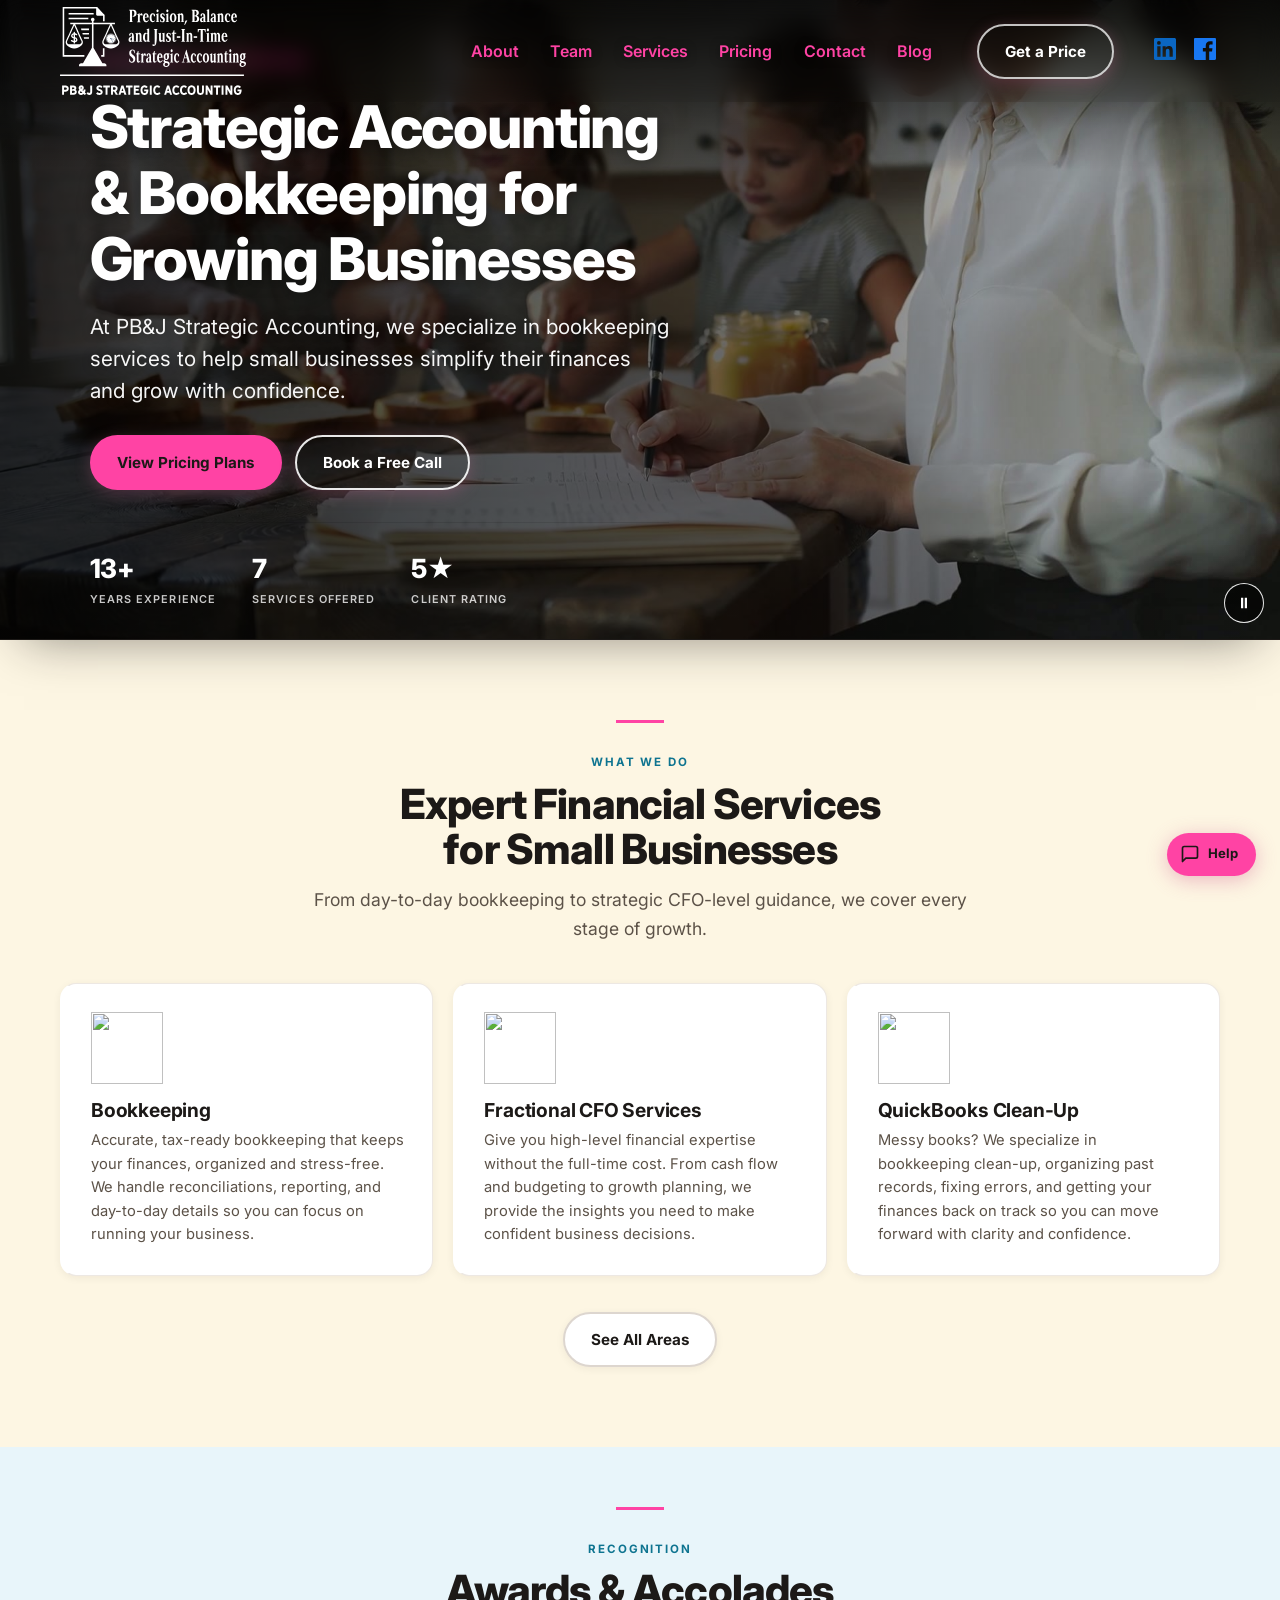
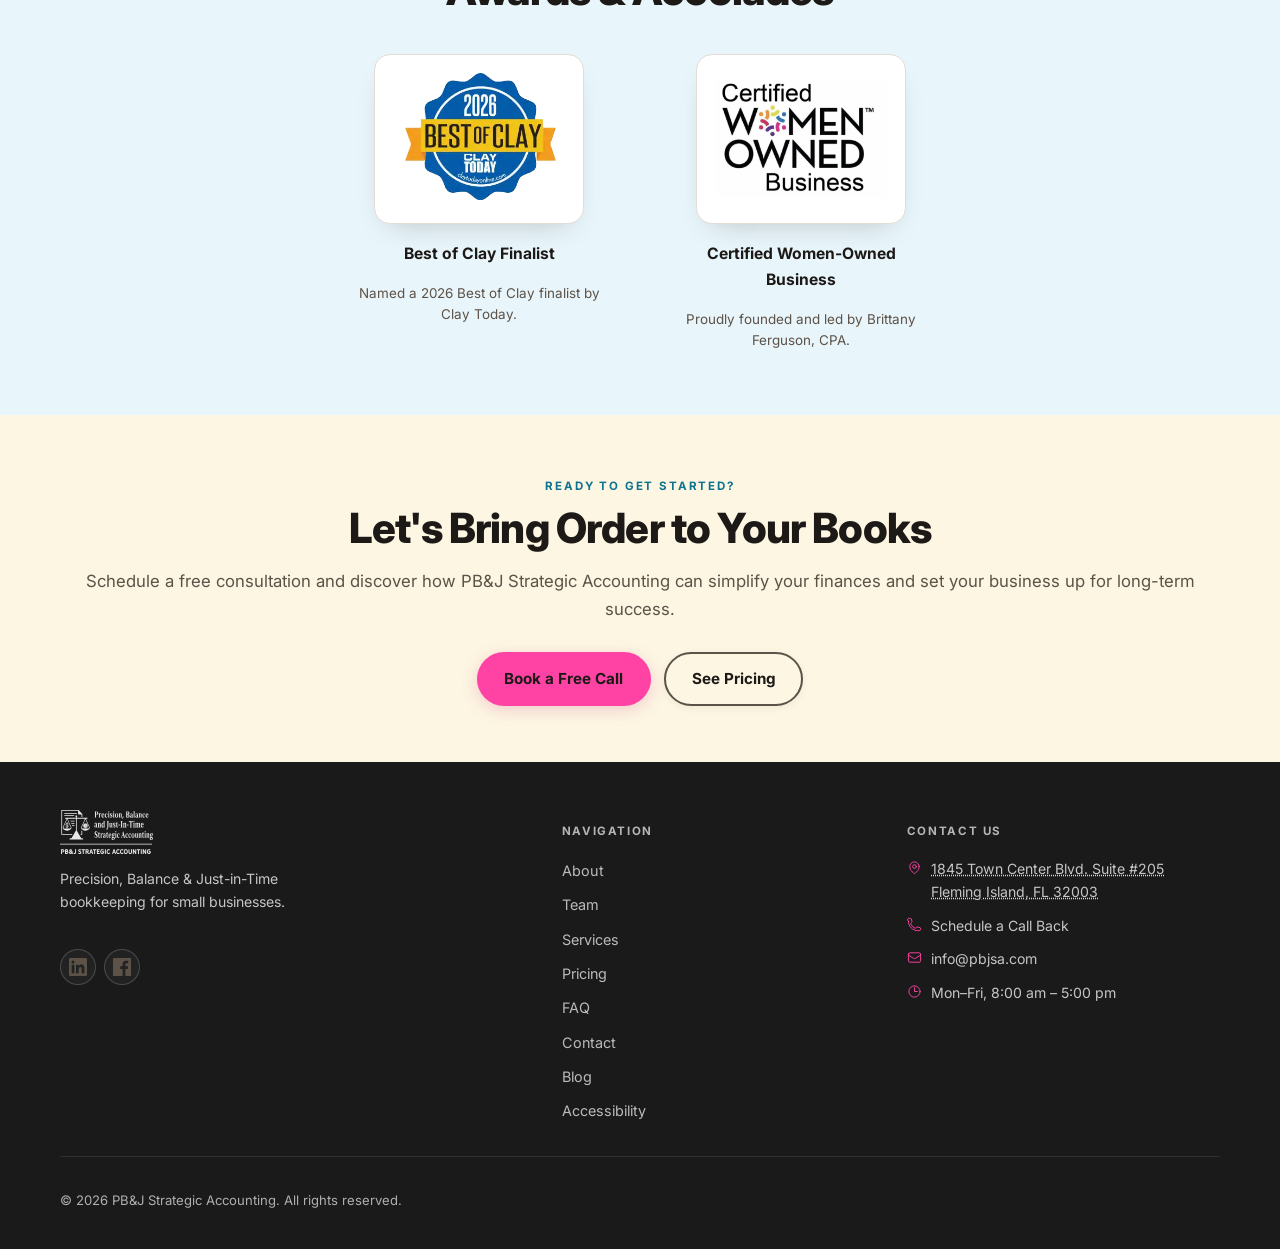
==== index.html @ 1b2831b2 "Logo: detailed clock revision + true white variant for dark surfaces Update pbj-logo-full.svg to the" ====
<!doctype html>
<html lang="en">
<head>
  <meta charset="utf-8">
  <script async src="https://www.googletagmanager.com/gtag/js?id=G-K6S8TPPMMZ"></script>
  <script>window.dataLayer=window.dataLayer||[];function gtag(){dataLayer.push(arguments);}gtag('js',new Date());gtag('config','G-K6S8TPPMMZ');</script>
  <meta name="viewport" content="width=device-width, initial-scale=1">
  <title>Clay County Bookkeeping &amp; Accounting | PB&amp;J SA</title>
  <meta name="description" content="PB&amp;J Strategic Accounting specializes in bookkeeping and accounting for Clay County &amp; surrounding area small businesses, helping you simplify finances and grow with confidence.">
  <link rel="icon" type="image/webp" href="assets/img/pbj-favicon.webp">
  <link rel="dns-prefetch" href="https://fonts.googleapis.com">
  <link rel="preconnect" href="https://fonts.googleapis.com">
  <link rel="preconnect" href="https://fonts.gstatic.com" crossorigin>
  <link rel="stylesheet" href="https://fonts.googleapis.com/css2?family=Inter:wght@400;600;700&display=swap" media="print" onload="this.media='all'">
  <noscript><link rel="stylesheet" href="https://fonts.googleapis.com/css2?family=Inter:wght@400;600;700&display=swap"></noscript>
  <link rel="stylesheet" href="assets/css/styles.css">
  <link rel="preload" href="assets/img/pbj-logo-full.svg" as="image" type="image/svg+xml">
  <link rel="preload" href="assets/img/pbj-logo-full-white.svg" as="image" type="image/svg+xml">
  <link rel="preload" href="assets/img/hero/home-poster.jpg" as="image">
  <link rel="canonical" href="https://pbjsa.com/">
  <meta property="og:type" content="website">
  <meta property="og:url" content="https://pbjsa.com/">
  <meta property="og:title" content="Clay County Bookkeeping & Accounting Services | PB&J Strategic Accounting">
  <meta property="og:description" content="PB&J Strategic Accounting specializes in bookkeeping and accounting for Clay County & surrounding area small businesses, helping you simplify finances and grow with confidence.">
  <meta property="og:image" content="https://pbjsa.com/assets/img/og-image.jpg">
  <meta property="og:site_name" content="PB&J Strategic Accounting">
  <meta name="twitter:card" content="summary_large_image">
  <meta name="twitter:title" content="Clay County Bookkeeping & Accounting Services | PB&J Strategic Accounting">
  <meta name="twitter:description" content="PB&J Strategic Accounting specializes in bookkeeping and accounting for Clay County & surrounding area small businesses, helping you simplify finances and grow with confidence.">
  <meta name="twitter:image" content="https://pbjsa.com/assets/img/og-image.jpg">
  <meta property="og:locale" content="en_US">
  <script type="application/ld+json">
  {
    "@context": "https://schema.org",
    "@type": ["AccountingService", "LocalBusiness"],
    "name": "PB&J Strategic Accounting",
    "description": "Expert bookkeeping and accounting services for Clay County and surrounding area small businesses. Services include bookkeeping, QuickBooks clean-up, fractional CFO, cash flow management, budgeting, financial planning, and financial reporting.",
    "url": "https://pbjsa.com",
    "telephone": "+19047082411",
    "email": "info@pbjsa.com",
    "image": "https://pbjsa.com/assets/img/pbj-logo-full.webp",
    "logo": "https://pbjsa.com/assets/img/pbj-logo-full.webp",
    "priceRange": "$400-$2000",
    "address": {
      "@type": "PostalAddress",
      "streetAddress": "1845 Town Center Blvd. Suite #205",
      "addressLocality": "Fleming Island",
      "addressRegion": "FL",
      "postalCode": "32003",
      "addressCountry": "US"
    },
    "geo": {
      "@type": "GeoCoordinates",
      "latitude": 30.0938,
      "longitude": -81.7068
    },
    "openingHoursSpecification": [
      {
        "@type": "OpeningHoursSpecification",
        "dayOfWeek": ["Monday","Tuesday","Wednesday","Thursday","Friday"],
        "opens": "08:00",
        "closes": "17:00"
      }
    ],
    "founder": {
      "@type": "Person",
      "name": "Brittany Ferguson, CPA",
      "jobTitle": "Founder & Lead Accountant",
      "url": "https://pbjsa.com/about"
    },
    "areaServed": [
      { "@type": "City", "name": "Fleming Island" },
      { "@type": "AdministrativeArea", "name": "Clay County, FL" },
      { "@type": "City", "name": "Jacksonville" },
      { "@type": "State", "name": "Florida" }
    ],
    "aggregateRating": {
      "@type": "AggregateRating",
      "ratingValue": "5.0",
      "bestRating": "5",
      "ratingCount": "20"
    },
    "sameAs": [
      "https://www.google.com/maps?cid=16820855285451641250",
      "https://www.linkedin.com/company/precision-balance-and-just-in-time-strategic-accounting/",
      "https://www.facebook.com/profile.php?id=61574816177111"
    ],
    "potentialAction": {
      "@type": "ReserveAction",
      "target": "https://pbjsa.com/contact",
      "name": "Book a Free Consultation"
    }
  }
  </script>
</head>
<body class="has-hero-overlay">

  <a class="skip-link" href="#main">Skip to main content</a>

  <!-- ── Splash Screen ────────────────────────────────────── -->
  <div id="splash" aria-hidden="true">
    <img src="assets/img/pbj-logo-full.svg" alt="PB&amp;J Strategic Accounting" class="splash-logo">
    <p class="splash-tagline">Precision &middot; Balance &middot; Just-in-Time</p>
  </div>

  <!-- ── Header ──────────────────────────────────────────── -->
  <header class="site-header">
    <div class="container header-inner">
      <a class="brand" href="/" aria-label="PB&amp;J Strategic Accounting - Home">
        <img src="assets/img/pbj-logo-full.svg" alt="PB&amp;J Strategic Accounting" class="site-logo" width="555" height="263">
        <img src="assets/img/pbj-logo-full-white.svg" alt="" aria-hidden="true" class="site-logo site-logo--white" width="555" height="263">
      </a>
      <nav class="primary-nav" aria-label="Primary navigation">
        <ul class="nav-list">
          <li><a href="/about">About</a></li>
          <li><a href="/team">Team</a></li>
          <li><a href="/services">Services</a></li>
          <li><a href="/pricing">Pricing</a></li>
          <li><a href="/contact">Contact</a></li>
          <li><a href="/blog/">Blog</a></li>
        </ul>
      </nav>
      <a class="btn nav-cta" href="/contact">Get a Price</a><ul class="social-links social-links--header" aria-label="Social media"><li><a href="https://www.linkedin.com/company/precision-balance-and-just-in-time-strategic-accounting/" target="_blank" rel="noopener" aria-label="PB&amp;J on LinkedIn"><svg class="social-ico" xmlns="http://www.w3.org/2000/svg" viewBox="0 0 24 24" fill="currentColor" aria-hidden="true" width="18" height="18"><path d="M20.45 20.45h-3.55v-5.57c0-1.33-.03-3.04-1.85-3.04-1.86 0-2.14 1.45-2.14 2.95v5.66H9.36V9h3.41v1.56h.05c.47-.9 1.64-1.85 3.37-1.85 3.6 0 4.27 2.37 4.27 5.45v6.29zM5.34 7.43a2.06 2.06 0 1 1 0-4.12 2.06 2.06 0 0 1 0 4.12zM7.12 20.45H3.56V9h3.56v11.45zM22.22 0H1.77C.79 0 0 .77 0 1.72v20.56C0 23.23.79 24 1.77 24h20.45c.98 0 1.78-.77 1.78-1.72V1.72C24 .77 23.2 0 22.22 0z"/></svg></a></li><li><a href="https://www.facebook.com/profile.php?id=61574816177111" target="_blank" rel="noopener" aria-label="PB&amp;J on Facebook"><svg class="social-ico" xmlns="http://www.w3.org/2000/svg" viewBox="0 0 24 24" fill="currentColor" aria-hidden="true" width="18" height="18"><path d="M22.675 0H1.325C.593 0 0 .593 0 1.325v21.351C0 23.407.593 24 1.325 24h11.494v-9.294H9.691V11.01h3.128V8.413c0-3.1 1.893-4.788 4.659-4.788 1.325 0 2.464.099 2.795.143v3.24l-1.918.001c-1.504 0-1.795.715-1.795 1.763v2.313h3.587l-.467 3.696h-3.12V24h6.116c.73 0 1.323-.593 1.323-1.325V1.325C24 .593 23.407 0 22.675 0z"/></svg></a></li></ul>
      <button class="hamburger" id="hamburger" aria-expanded="false" aria-controls="mobile-nav" aria-label="Open navigation menu">
        <span aria-hidden="true"></span>
        <span aria-hidden="true"></span>
        <span aria-hidden="true"></span>
      </button>
    </div>
  </header>

  <!-- ── Mobile Nav ──────────────────────────────────────── -->
  <div class="mobile-nav" id="mobile-nav" role="dialog" aria-modal="true" aria-label="Navigation menu">
    <div class="mobile-nav-panel">
      <div class="mobile-nav-header">
        <span class="brand" style="pointer-events:none;">
          <img src="assets/img/pbj-logo-full.svg" alt="" class="site-logo" width="555" height="263" aria-hidden="true" loading="lazy">
        </span>
        <button class="mobile-nav-close" id="mobile-nav-close" aria-label="Close navigation menu">
          <svg xmlns="http://www.w3.org/2000/svg" viewBox="0 0 20 20" fill="currentColor" aria-hidden="true" width="18" height="18">
            <path d="M6.28 5.22a.75.75 0 0 0-1.06 1.06L8.94 10l-3.72 3.72a.75.75 0 1 0 1.06 1.06L10 11.06l3.72 3.72a.75.75 0 1 0 1.06-1.06L11.06 10l3.72-3.72a.75.75 0 0 0-1.06-1.06L10 8.94 6.28 5.22z"/>
          </svg>
        </button>
      </div>
      <nav aria-label="Mobile primary navigation">
        <ul class="mobile-nav-list">
          <li><a href="/about">About</a></li>
          <li><a href="/team">Team</a></li>
          <li><a href="/services">Services</a></li>
          <li><a href="/pricing">Pricing</a></li>
          <li><a href="/contact">Contact</a></li>
          <li><a href="/blog/">Blog</a></li>
        </ul>
      </nav>
      <a class="btn" href="/contact" style="text-align:center;">Get a Price</a>
    </div>
  </div>

  <!-- ── Main ────────────────────────────────────────────── -->
  <main id="main" tabindex="-1">

    <!-- ══ Full-Width Video Hero ══════════════════════════ -->
    <section class="hero-full hero-full--deep hero-full--video" aria-labelledby="hero-heading">
      <img src="assets/img/hero/home-poster.jpg" class="hero-full-img" alt="" aria-hidden="true" loading="eager" fetchpriority="high" width="1916" height="1077">
      <video class="hero-full-img" autoplay muted playsinline preload="metadata" poster="assets/img/hero/home-poster.jpg" aria-label="A mom reviews her business finances while her kids make peanut butter and jelly sandwiches">
        <source src="assets/video/home-hero.mp4" type="video/mp4">
      </video>
      <div class="hero-full-gradient" aria-hidden="true"></div>
      <div class="hero-full-overlay">
        <hr class="section-rule section-rule--pink" aria-hidden="true">
        <span class="eyebrow">Professional Accounting</span>
        <h1 id="hero-heading">Strategic Accounting &amp; Bookkeeping for Growing Businesses</h1>
        <p class="lead">At PB&amp;J Strategic Accounting, we specialize in bookkeeping services to help small businesses simplify their finances and grow with confidence.</p>
        <div class="btn-row">
          <a class="btn" href="/pricing">View Pricing Plans</a>
          <a class="btn btn-ghost" href="/contact">Book a Free Call</a>
        </div>
        <div class="hero-stats" role="group" aria-label="Quick facts">
          <div>
            <span class="hero-stat-val">13+</span>
            <span class="hero-stat-lbl">Years Experience</span>
          </div>
          <div>
            <span class="hero-stat-val">7</span>
            <span class="hero-stat-lbl">Services Offered</span>
          </div>
          <div>
            <span class="hero-stat-val">5&#9733;</span>
            <span class="hero-stat-lbl">Client Rating</span>
          </div>
        </div>
      </div>
      <button class="media-toggle" id="hero-video-toggle" type="button" aria-pressed="false" aria-label="Pause background video"><svg viewBox="0 0 24 24" aria-hidden="true" width="18" height="18"><path d="M8 5h3v14H8zM13 5h3v14h-3z"/></svg></button>
    </section>

    <!-- ══ What We Do ══════════════════════════════════════ -->
    <section class="section" aria-labelledby="services-heading">
      <div class="container">
        <div class="section-header section-header--center">
          <hr class="section-rule" aria-hidden="true" style="margin-inline:auto;">
          <span class="eyebrow">What We Do</span>
          <h2 id="services-heading">Expert Financial Services<br>for Small Businesses</h2>
          <p class="lead">From day-to-day bookkeeping to strategic CFO-level guidance, we cover every stage of growth.</p>
        </div>
        <div class="services-grid">

          <article class="service-card" aria-labelledby="home-svc-bk">
            <div class="service-icon" aria-hidden="true">
              <img src="assets/img/orbit-5.webp" alt="" class="service-icon-img" width="184" height="184" loading="lazy">
            </div>
            <h3 id="home-svc-bk">Bookkeeping</h3>
            <p>Accurate, tax-ready bookkeeping that keeps your finances, organized and stress-free. We handle reconciliations, reporting, and day-to-day details so you can focus on running your business.</p>
          </article>

          <article class="service-card" aria-labelledby="home-svc-cfo">
            <div class="service-icon" aria-hidden="true">
              <img src="assets/img/orbit-3.webp" alt="" class="service-icon-img" width="184" height="184" loading="lazy">
            </div>
            <h3 id="home-svc-cfo">Fractional CFO Services</h3>
            <p>Give you high-level financial expertise without the full-time cost. From cash flow and budgeting to growth planning, we provide the insights you need to make confident business decisions.</p>
          </article>

          <article class="service-card" aria-labelledby="home-svc-qb">
            <div class="service-icon" aria-hidden="true">
              <img src="assets/img/orbit-4.webp" alt="" class="service-icon-img" width="184" height="184" loading="lazy">
            </div>
            <h3 id="home-svc-qb">QuickBooks Clean-Up</h3>
            <p>Messy books? We specialize in bookkeeping clean-up, organizing past records, fixing errors, and getting your finances back on track so you can move forward with clarity and confidence.</p>
          </article>

        </div>
        <div style="margin-top:2.25rem; text-align:center;">
          <a class="btn-secondary" href="/services">See All Areas</a>
        </div>
      </div>
    </section>

    <!-- Awards & Recognition -->
    <section class="awards-section section--tinted" aria-labelledby="awards-heading">
      <div class="container">
        <div class="section-header section-header--center">
          <hr class="section-rule" aria-hidden="true" style="margin-inline:auto;">
          <span class="eyebrow">Recognition</span>
          <h2 id="awards-heading">Awards &amp; Accolades</h2>
        </div>
        <div class="awards-row" role="list">
          <div class="award-badge" role="listitem">
            <div class="award-card">
              <img src="assets/img/awards/best-of-clay.png" alt="Best of Clay 2026 Finalist badge from Clay Today" loading="eager" width="298" height="256">
            </div>
            <p class="award-name">Best of Clay Finalist</p>
            <p class="award-desc">Named a 2026 Best of Clay finalist by Clay Today.</p>
          </div>
          <div class="award-badge" role="listitem">
            <div class="award-card">
              <img src="assets/img/awards/women-owned.png" alt="Certified Women-Owned Business badge" loading="eager" width="320" height="220">
            </div>
            <p class="award-name">Certified Women-Owned Business</p>
            <p class="award-desc">Proudly founded and led by Brittany Ferguson, CPA.</p>
          </div>
        </div>
      </div>
    </section>

    <!-- ══ Google Reviews (live) ════════════════════════════ -->
    <section class="section section--dark" aria-labelledby="testimonials-heading">
      <div class="container">
        <div class="section-header section-header--center">
          <span class="eyebrow">Google Reviews</span>
          <h2 id="testimonials-heading">What Our Clients Say About Us</h2>
          <p class="lead">Real reviews from real clients, pulled directly from Google.</p>
        </div>

        <div class="google-rating-summary" id="google-rating-summary" aria-live="polite"></div>

        <p style="text-align:center;margin:0;"><button class="media-toggle media-toggle--ticker" id="reviews-ticker-toggle" type="button" aria-pressed="false" aria-label="Pause reviews animation"><svg viewBox="0 0 24 24" aria-hidden="true" width="18" height="18"><path d="M8 5h3v14H8zM13 5h3v14h-3z"/></svg></button></p>
        <div class="reviews-ticker-wrap">
          <div class="reviews-ticker" id="reviews-ticker">
            <p class="reviews-loading">Loading reviews…</p>
          </div>
        </div>

        <p class="reviews-google-link">
          <a href="https://maps.google.com/?cid=16820855285451641250" id="see-all-reviews-link">See all reviews</a>
        </p>
      </div>
    </section>

    <!-- ══ Single Review Modal ═══════════════════════════════ -->
    <div class="review-modal-backdrop" id="review-modal-backdrop" role="dialog" aria-modal="true" aria-labelledby="modal-author" hidden>
      <div class="review-modal">
        <button class="review-modal-close" id="review-modal-close" aria-label="Close review">&times;</button>
        <div class="review-modal-stars" id="modal-stars"></div>
        <blockquote class="review-modal-text" id="modal-text"></blockquote>
        <div class="quote-author" style="margin-top:1.25rem;">
          <div id="modal-avatar"></div>
          <div>
            <p class="quote-author-name" id="modal-author"></p>
            <p class="quote-author-loc" id="modal-date"></p>
          </div>
        </div>
      </div>
    </div>

    <!-- ══ All Reviews Modal ══════════════════════════════════ -->
    <div class="review-modal-backdrop" id="all-reviews-backdrop" role="dialog" aria-modal="true" aria-labelledby="all-reviews-heading" hidden>
      <div class="review-modal review-modal--all">
        <button class="review-modal-close" id="all-reviews-close" aria-label="Close reviews">&times;</button>
        <h2 class="review-modal-all-heading" id="all-reviews-heading">All Google Reviews</h2>
        <div id="all-reviews-list"></div>
        <p style="text-align:center; margin-top:1.5rem;">
          <a href="https://maps.google.com/?cid=16820855285451641250" target="_blank" rel="noopener" style="font-size:.8rem; color:var(--text-muted); text-decoration:underline;">View on Google Maps</a>
        </p>
      </div>
    </div>

    <!-- ══ CTA Strip ════════════════════════════════════════ -->
    <section class="cta-strip" aria-labelledby="cta-heading">
      <div class="container">
        <span class="eyebrow" style="color:#0E7490;">Ready to Get Started?</span>
        <h2 id="cta-heading">Let's Bring Order to Your Books</h2>
        <p>Schedule a free consultation and discover how PB&amp;J Strategic Accounting can simplify your finances and set your business up for long-term success.</p>
        <div class="btn-row" style="justify-content:center;">
          <a class="btn" href="/contact">Book a Free Call</a>
          <a class="btn-secondary" href="/pricing">See Pricing</a>
        </div>
      </div>
    </section>

  </main>

  <!-- ── Footer ──────────────────────────────────────────── -->
  <footer class="site-footer">
    <div class="container">
      <div class="footer-grid">
        <div>
          <a class="footer-brand" href="/" aria-label="PB&amp;J Strategic Accounting - Home">
            <img src="assets/img/pbj-logo-full-white.svg" alt="PB&amp;J Strategic Accounting" class="site-logo" width="555" height="263">
          </a>
          <p class="footer-tagline">Precision, Balance &amp; Just-in-Time bookkeeping for small businesses.</p>
          <ul class="social-links social-links--footer" aria-label="Social media"><li><a href="https://www.linkedin.com/company/precision-balance-and-just-in-time-strategic-accounting/" target="_blank" rel="noopener" aria-label="PB&amp;J on LinkedIn"><svg class="social-ico" xmlns="http://www.w3.org/2000/svg" viewBox="0 0 24 24" fill="currentColor" aria-hidden="true" width="18" height="18"><path d="M20.45 20.45h-3.55v-5.57c0-1.33-.03-3.04-1.85-3.04-1.86 0-2.14 1.45-2.14 2.95v5.66H9.36V9h3.41v1.56h.05c.47-.9 1.64-1.85 3.37-1.85 3.6 0 4.27 2.37 4.27 5.45v6.29zM5.34 7.43a2.06 2.06 0 1 1 0-4.12 2.06 2.06 0 0 1 0 4.12zM7.12 20.45H3.56V9h3.56v11.45zM22.22 0H1.77C.79 0 0 .77 0 1.72v20.56C0 23.23.79 24 1.77 24h20.45c.98 0 1.78-.77 1.78-1.72V1.72C24 .77 23.2 0 22.22 0z"/></svg></a></li><li><a href="https://www.facebook.com/profile.php?id=61574816177111" target="_blank" rel="noopener" aria-label="PB&amp;J on Facebook"><svg class="social-ico" xmlns="http://www.w3.org/2000/svg" viewBox="0 0 24 24" fill="currentColor" aria-hidden="true" width="18" height="18"><path d="M22.675 0H1.325C.593 0 0 .593 0 1.325v21.351C0 23.407.593 24 1.325 24h11.494v-9.294H9.691V11.01h3.128V8.413c0-3.1 1.893-4.788 4.659-4.788 1.325 0 2.464.099 2.795.143v3.24l-1.918.001c-1.504 0-1.795.715-1.795 1.763v2.313h3.587l-.467 3.696h-3.12V24h6.116c.73 0 1.323-.593 1.323-1.325V1.325C24 .593 23.407 0 22.675 0z"/></svg></a></li></ul>
</div>
        <div>
          <nav aria-label="Footer">
            <p class="footer-col-label">Navigation</p>
            <ul class="footer-nav-list">
              <li><a href="/about">About</a></li>
              <li><a href="/team">Team</a></li>
              <li><a href="/services">Services</a></li>
              <li><a href="/pricing">Pricing</a></li>
              <li><a href="/faq">FAQ</a></li>
              <li><a href="/contact">Contact</a></li>
              <li><a href="/blog/">Blog</a></li>
              <li><a href="/accessibility">Accessibility</a></li>
            </ul>
          </nav>
        </div>
        <div>
          <p class="footer-col-label">Contact Us</p>
          <div class="footer-contact-item">
            <svg xmlns="http://www.w3.org/2000/svg" fill="none" viewBox="0 0 24 24" stroke="currentColor" stroke-width="1.5" aria-hidden="true"><path stroke-linecap="round" stroke-linejoin="round" d="M15 10.5a3 3 0 1 1-6 0 3 3 0 0 1 6 0z"/><path stroke-linecap="round" stroke-linejoin="round" d="M19.5 10.5c0 7.142-7.5 11.25-7.5 11.25S4.5 17.642 4.5 10.5a7.5 7.5 0 1 1 15 0z"/></svg>
            <div class="maps-trigger maps-trigger--footer">
              <span class="visually-hidden">Open in maps:</span>
              <address style="font-style:normal;">1845 Town Center Blvd. Suite #205<br>Fleming Island, FL 32003</address>
              <div class="maps-popover maps-popover--up" role="group" aria-label="Open address in maps">
                <a href="https://www.google.com/maps/search/?api=1&query=1845+Town+Center+Blvd+Suite+205+Fleming+Island+FL+32003" target="_blank" rel="noopener"><svg xmlns="http://www.w3.org/2000/svg" width="16" height="16" viewBox="0 0 24 24" fill="none" stroke="currentColor" stroke-width="1.5" aria-hidden="true"><path stroke-linecap="round" stroke-linejoin="round" d="M9 6.75V15m6-6v8.25m.503 3.498 4.875-2.437c.381-.19.622-.58.622-1.006V4.82c0-.836-.88-1.38-1.628-1.006l-3.869 1.934c-.317.159-.69.159-1.006 0L9.503 3.252a1.125 1.125 0 0 0-1.006 0L3.622 5.689C3.24 5.88 3 6.27 3 6.695V19.18c0 .836.88 1.38 1.628 1.006l3.869-1.934c.317-.159.69-.159 1.006 0l4.994 2.497c.317.158.69.158 1.006 0z"/></svg>Google Maps</a>
                <a href="https://maps.apple.com/?q=1845+Town+Center+Blvd+Suite+205+Fleming+Island+FL+32003" target="_blank" rel="noopener nofollow"><svg xmlns="http://www.w3.org/2000/svg" width="16" height="16" viewBox="0 0 24 24" fill="none" stroke="currentColor" stroke-width="1.5" aria-hidden="true"><path stroke-linecap="round" stroke-linejoin="round" d="M15 10.5a3 3 0 1 1-6 0 3 3 0 0 1 6 0z"/><path stroke-linecap="round" stroke-linejoin="round" d="M19.5 10.5c0 7.142-7.5 11.25-7.5 11.25S4.5 17.642 4.5 10.5a7.5 7.5 0 1 1 15 0z"/></svg>Apple Maps</a>
              </div>
            </div>
          </div>
          <div class="footer-contact-item">
            <svg xmlns="http://www.w3.org/2000/svg" fill="none" viewBox="0 0 24 24" stroke="currentColor" stroke-width="1.5" aria-hidden="true"><path stroke-linecap="round" stroke-linejoin="round" d="M2.25 6.75c0 8.284 6.716 15 15 15h2.25a2.25 2.25 0 0 0 2.25-2.25v-1.372c0-.516-.351-.966-.852-1.091l-4.423-1.106c-.44-.11-.902.055-1.173.417l-.97 1.293c-.282.376-.769.542-1.21.38a12.035 12.035 0 0 1-7.143-7.143c-.162-.441.004-.928.38-1.21l1.293-.97c.363-.271.527-.734.417-1.173L6.963 3.102a1.125 1.125 0 0 0-1.091-.852H4.5A2.25 2.25 0 0 0 2.25 6.75z"/></svg>
            <a href="/contact" data-open-callback>Schedule a Call Back</a>
          </div>
          <div class="footer-contact-item">
            <svg xmlns="http://www.w3.org/2000/svg" fill="none" viewBox="0 0 24 24" stroke="currentColor" stroke-width="1.5" aria-hidden="true"><path stroke-linecap="round" stroke-linejoin="round" d="M21.75 6.75v10.5a2.25 2.25 0 0 1-2.25 2.25h-15a2.25 2.25 0 0 1-2.25-2.25V6.75m19.5 0A2.25 2.25 0 0 0 19.5 4.5h-15a2.25 2.25 0 0 0-2.25 2.25m19.5 0v.243a2.25 2.25 0 0 1-1.07 1.916l-7.5 4.615a2.25 2.25 0 0 1-2.36 0L3.32 8.91a2.25 2.25 0 0 1-1.07-1.916V6.75"/></svg>
            <!--email_off--><a href="mailto:info@pbjsa.com">info@pbjsa.com</a><!--/email_off-->
          </div>
          <div class="footer-contact-item">
            <svg xmlns="http://www.w3.org/2000/svg" fill="none" viewBox="0 0 24 24" stroke="currentColor" stroke-width="1.5" aria-hidden="true"><path stroke-linecap="round" stroke-linejoin="round" d="M12 6v6h4.5m4.5 0a9 9 0 1 1-18 0 9 9 0 0 1 18 0z"/></svg>
            <span>Mon–Fri, 8:00 am – 5:00 pm</span>
          </div>
        </div>
      </div>
      <div class="footer-bottom">
        <p class="footer-copy">© 2026 PB&amp;J Strategic Accounting. All rights reserved.</p>
      </div>
    </div>
  </footer>

  <script src="assets/js/main.js" defer></script>
  <script>
    (function () {
      var splash = document.getElementById('splash');
      if (!splash) return;
      var dismissed = false;
      document.body.classList.add('splash-active');
      function dismiss() {
        if (dismissed) return;
        dismissed = true;
        splash.remove();
        document.body.classList.remove('splash-active');
      }
      splash.addEventListener('animationend', function (e) {
        if (e.animationName === 'splash-exit') dismiss();
      });
      /* Failsafe: if animationend never fires, clear the splash anyway. */
      setTimeout(dismiss, 4000);
    })();
  </script>
  <script src="assets/js/chat.js" defer></script>
</body>
</html>
---- assets/css/styles.css ----
:root{--bg:#fdf6e3;--surface:#fff;--surface-2:#ede8e3;--surface-3:#e4ddd6;--text:#1c1917;--text-muted:#5c5248;--accent:#48c2e0;--accent-dark:#2ea3c5;--accent-light:#9fe2f0;--gold:#b8882a;--gold-bg:#fdf6e3;--dark-teal:#48c2e0;--dark-teal-2:#3ab0cc;--pink:#ff43a4;--pink-dark:#b54d7a;--pink-mid:#e8a0bc;--pink-light:#fceef5;--border:#ddd6cf;--border-light:#ede8e3;--focus:#1f6feb;--max:1160px;--radius-sm:8px;--radius:16px;--radius-lg:24px;--radius-pill:999px;--shadow-sm:0 2px 8px rgba(28,25,23,.06);--shadow:0 8px 24px rgba(28,25,23,.09);--shadow-lg:0 16px 48px rgba(28,25,23,.12);--shadow-hover:0 12px 36px rgba(28,25,23,.14);--section-y:5rem;--section-y-sm:3rem}*,*::before,*::after{box-sizing:border-box}html{scroll-behavior:smooth;-webkit-text-size-adjust:100%}body{margin:0;font-family:'Inter',Arial,Helvetica,sans-serif;font-size:1rem;line-height:1.65;color:var(--text);background:var(--bg);-webkit-font-smoothing:antialiased}img,picture,video,canvas,svg{display:block;max-width:100%}input,button,textarea,select{font:inherit}p,h1,h2,h3,h4{overflow-wrap:break-word}a{color:#17708b;text-decoration:underline;text-underline-offset:3px}a:hover{color:#0e7490}:focus-visible{outline:3px solid var(--focus);outline-offset:3px;border-radius:4px}:focus:not(:focus-visible){outline:0}.skip-link{position:fixed;top:.75rem;left:.75rem;z-index:10000;transform:translateY(calc(-100% - 1.5rem));transition:transform 150ms ease;background:var(--text);color:#fff;padding:.75rem 1.25rem;border-radius:var(--radius-sm);font-weight:700;font-size:.9rem;text-decoration:none}.skip-link:focus{transform:translateY(0)}.container{width:min(var(--max),calc(100% - 2.5rem));margin-inline:auto}.section{padding:var(--section-y) 0}.section--sm{padding:var(--section-y-sm) 0}.section--tinted{background:#E8F5FA}h1,h2,h3,h4{line-height:1.1;font-weight:800;letter-spacing:-.02em;margin-top:0}h1{font-size:clamp(2.4rem,5vw,4rem);margin-bottom:1rem}h2{font-size:clamp(1.75rem,3.5vw,2.6rem);margin-bottom:.75rem}h3{font-size:1.2rem;font-weight:700;margin-bottom:.5rem;letter-spacing:-.01em}.eyebrow{display:inline-block;font-size:.72rem;font-weight:700;letter-spacing:.16em;text-transform:uppercase;color:#0E7490;margin-bottom:.6rem}.lead{font-size:1.1rem;color:var(--text-muted);max-width:60ch;margin-top:0}.section-header{margin-bottom:2.5rem}.section-header--center{text-align:center}.section-header--center .lead{margin-inline:auto}.btn,.btn-secondary{display:inline-flex;align-items:center;gap:.5rem;padding:.8rem 1.6rem;border-radius:var(--radius-pill);font-weight:700;font-size:.95rem;text-decoration:none;border:2px solid transparent;cursor:pointer;transition:background .2s,color .2s,box-shadow .2s,transform .15s}.btn{background:var(--pink);color:#1c1917;box-shadow:0 4px 16px rgba(216,108,151,.28)}.btn:hover{background:var(--pink-dark);color:#fff;box-shadow:0 6px 20px rgba(216,108,151,.45);transform:translateY(-1px)}.btn:active{transform:translateY(0)}.btn-secondary{background:var(--surface);color:var(--text);border-color:var(--border);box-shadow:var(--shadow-sm)}.btn-secondary:hover{background:var(--pink-light);color:var(--pink-dark);border-color:var(--pink);transform:translateY(-1px)}.btn-gold{background:var(--gold);color:#1c1917;box-shadow:0 4px 16px rgba(184,136,42,.32)}.btn-gold:hover{background:var(--pink);color:#1c1917;box-shadow:0 6px 20px rgba(216,108,151,.38);transform:translateY(-1px)}.btn-row{display:flex;flex-wrap:wrap;gap:.85rem;margin-top:1.75rem}.site-header{position:sticky;top:0;z-index:100;background:linear-gradient(rgba(250,248,244,.90),rgba(250,248,244,.90)),url('../img/header-image.webp') center / cover no-repeat;backdrop-filter:blur(12px);-webkit-backdrop-filter:blur(12px);border-bottom:1px solid var(--border-light)}.header-inner{display:flex;align-items:center;gap:1.5rem;padding:.45rem 0}.brand{display:flex;align-items:center;gap:.75rem;text-decoration:none;color:var(--text);font-weight:800;font-size:1rem;flex-shrink:0;letter-spacing:-.02em}.brand:hover{color:var(--accent)}.brand:hover .logo-badge{transform:scale(1.05)}.logo-badge{width:42px;height:42px;border-radius:12px;background:linear-gradient(135deg,#48c2e0 0,#2ea3c5 100%);display:grid;place-items:center;color:#fff;font-weight:800;font-size:.85rem;letter-spacing:.03em;flex-shrink:0;transition:transform .2s;box-shadow:0 4px 12px rgba(139,77,47,.30)}.primary-nav{margin-left:auto}.nav-list{display:flex;gap:.25rem;align-items:center;padding:0;margin:0;list-style:none}.nav-list a{display:block;padding:.5rem .85rem;border-radius:var(--radius-sm);text-decoration:none;color:var(--text-muted);font-weight:600;font-size:1rem;transition:color .2s,background .2s}.nav-list a:hover{color:#0d6b85;background:var(--surface-2)}.nav-list a[aria-current="page"]{color:var(--accent);background:var(--surface-3)}.nav-cta{margin-left:.5rem}.hamburger{display:none;flex-direction:column;justify-content:center;gap:5px;width:44px;height:44px;background:transparent;border:2px solid var(--border);border-radius:var(--radius-sm);cursor:pointer;padding:8px;margin-left:auto;transition:border-color .2s}.hamburger:hover{border-color:var(--accent)}.hamburger span{display:block;height:2px;width:100%;background:var(--text);border-radius:2px;transition:transform .3s,opacity .3s}.hamburger[aria-expanded="true"] span:nth-child(1){transform:translateY(7px) rotate(45deg)}.hamburger[aria-expanded="true"] span:nth-child(2){opacity:0;transform:scaleX(0)}.hamburger[aria-expanded="true"] span:nth-child(3){transform:translateY(-7px) rotate(-45deg)}.mobile-nav{display:none;position:fixed;inset:0;z-index:99;background:rgba(28,25,23,.5)}.mobile-nav.is-open{display:block}.mobile-nav-panel{position:absolute;top:0;right:0;bottom:0;width:min(320px,85vw);background:var(--surface);padding:1.5rem;overflow-y:auto;box-shadow:var(--shadow-lg);display:flex;flex-direction:column;gap:1rem}.mobile-nav-header{display:flex;align-items:center;justify-content:space-between;padding-bottom:1rem;border-bottom:1px solid var(--border-light)}.mobile-nav-close{background:transparent;border:2px solid var(--border);border-radius:var(--radius-sm);width:44px;height:44px;cursor:pointer;display:grid;place-items:center;font-size:1.2rem;color:var(--text-muted);transition:border-color .2s,color .2s}.mobile-nav-close:hover{border-color:var(--accent);color:var(--accent)}.mobile-nav-list{list-style:none;padding:0;margin:0;display:flex;flex-direction:column;gap:.25rem}.mobile-nav-list a{display:block;padding:.85rem 1rem;border-radius:var(--radius-sm);text-decoration:none;font-weight:600;color:var(--text);transition:background .2s,color .2s}.mobile-nav-list a:hover,.mobile-nav-list a[aria-current="page"]{background:var(--surface-2);color:#0d6b85}.hero{padding:4.5rem 0 3rem}.hero-grid{display:grid;grid-template-columns:1fr 1fr;gap:3rem;align-items:center}.hero-content .eyebrow{margin-bottom:.85rem}.hero-content h1{margin-bottom:1.1rem}.hero-media-grid{display:grid;grid-template-columns:1fr 1fr;grid-template-rows:auto auto;gap:1rem}.trust-strip{background:var(--surface);border-top:1px solid var(--border-light);border-bottom:1px solid var(--border-light);padding:1.5rem 0}.trust-strip-inner{display:flex;flex-wrap:wrap;gap:1rem 3rem;align-items:center;justify-content:center}.trust-stat{display:flex;flex-direction:column;align-items:center;text-align:center;gap:.1rem}.trust-stat-value{font-size:1.75rem;font-weight:800;color:#0E7490;line-height:1}.trust-stat-label{font-size:.78rem;color:var(--text-muted);font-weight:600;letter-spacing:.04em;text-transform:uppercase}.trust-divider{width:1px;height:36px;background:var(--border)}.page-hero{padding:3.5rem 0 2.5rem;background:var(--dark-teal);border-bottom:0;text-align:center}.page-hero h1{font-size:clamp(2rem,4vw,3rem);margin-bottom:.6rem;color:var(--text)}.page-hero p{color:var(--text);font-size:1.08rem;max-width:60ch;margin:0 auto}.page-hero .eyebrow,.page-hero .kicker{color:var(--text)}.page-hero a{color:var(--text)}.card{background:var(--surface);border:1px solid var(--border-light);border-radius:var(--radius);box-shadow:var(--shadow-sm);padding:1.75rem;transition:box-shadow .25s,transform .25s}.card:hover{box-shadow:var(--shadow-hover);transform:translateY(-3px)}.services-grid{display:grid;grid-template-columns:repeat(3,1fr);gap:1.25rem}.service-card{background:var(--surface);border:1px solid var(--border-light);border-radius:var(--radius);padding:1.75rem;box-shadow:var(--shadow-sm);transition:box-shadow .25s,transform .25s}.service-card:hover{box-shadow:var(--shadow-hover);transform:translateY(-3px)}.service-icon{width:48px;height:48px;border-radius:12px;background:var(--surface-2);display:grid;place-items:center;margin-bottom:1rem;color:#0E7490;flex-shrink:0}.service-icon svg{width:24px;height:24px}.service-icon:has(.service-icon-img){background:0;width:72px;height:72px}.service-icon-img{width:100%;height:100%;object-fit:contain}.service-card h2{font-size:1.1rem;margin-bottom:.5rem}.service-card p{font-size:.92rem;color:var(--text-muted);margin:0;line-height:1.6}.testimonials-grid{display:grid;grid-template-columns:repeat(2,1fr);gap:1.5rem}.quote-card{background:var(--surface);border:1px solid var(--border-light);border-radius:var(--radius);padding:2rem;box-shadow:var(--shadow-sm);position:relative}.quote-card::before{content:'\201C';position:absolute;top:.85rem;left:1.5rem;font-size:3.25rem;line-height:1;color:var(--accent-light);opacity:.35;font-family:Georgia,serif;pointer-events:none}.quote-card blockquote{margin:0 0 1.25rem;padding-top:2rem;font-size:.97rem;color:var(--text);line-height:1.7;font-style:italic}.quote-card blockquote::before{content:''}.quote-author{display:flex;align-items:center;gap:.75rem}.quote-avatar{width:40px;height:40px;border-radius:50%;background:linear-gradient(135deg,var(--accent-light),var(--accent));display:grid;place-items:center;color:#fff;font-weight:700;font-size:.85rem;flex-shrink:0;object-fit:cover}.quote-author-name{font-weight:700;font-size:.92rem;margin:0}.quote-author-loc{font-size:.82rem;color:var(--text-muted);margin:0}.google-rating-summary{display:flex;align-items:center;justify-content:center;gap:.75rem;margin-bottom:2rem;font-size:1rem;color:var(--text-muted)}.google-rating-summary .rating-score{font-size:1.75rem;font-weight:700;color:var(--text);line-height:1}.google-rating-summary .rating-stars svg{width:18px;height:18px;fill:#fbbc04;display:inline-block;vertical-align:middle}.google-rating-summary .rating-count{font-size:.88rem;color:#4e443a}#see-all-reviews-link{color:#4e443a}@keyframes ticker-scroll{from{transform:translateX(0)}to{transform:translateX(-50%)}}.reviews-ticker-wrap{overflow:hidden;mask-image:linear-gradient(to right,transparent 0,black 8%,black 92%,transparent 100%);-webkit-mask-image:linear-gradient(to right,transparent 0,black 8%,black 92%,transparent 100%);margin:0 -1rem}.reviews-ticker{display:flex;gap:1rem;width:max-content;animation:ticker-scroll 40s linear infinite}.reviews-ticker:hover{animation-play-state:paused}.reviews-ticker:focus-within{animation-play-state:paused}.reviews-ticker.is-paused{animation-play-state:paused!important}.reviews-ticker .quote-card{width:280px;flex-shrink:0;cursor:pointer;transition:transform .2s,box-shadow .2s;padding:1.25rem}.reviews-ticker .quote-card:hover{transform:translateY(-3px);box-shadow:0 8px 24px rgba(0,0,0,.1)}.reviews-ticker .quote-card blockquote{display:-webkit-box;-webkit-line-clamp:3;-webkit-box-orient:vertical;overflow:hidden;font-size:.88rem;margin-bottom:.85rem;padding-top:1.75rem}.reviews-ticker .quote-card::before{font-size:2.5rem;top:.6rem;left:1rem}.review-star-row{display:flex;align-items:center;gap:.2rem;margin-bottom:.5rem}.review-star-row svg{width:13px;height:13px;fill:#fbbc04}.review-expand-hint{font-size:.75rem;color:var(--text-muted);margin-top:.5rem;font-style:italic}.reviews-loading{color:var(--text-muted);font-style:italic;padding:2rem}.reviews-google-link{text-align:center;margin-top:1.5rem}.reviews-google-link a{font-size:.85rem;color:var(--text-muted);text-decoration:underline;text-underline-offset:3px}.reviews-google-link a:hover{color:var(--pink)}.review-modal-backdrop{position:fixed;inset:0;background:rgba(10,20,30,.7);backdrop-filter:blur(4px);z-index:1000;display:flex;align-items:center;justify-content:center;padding:1.5rem}.review-modal-backdrop[hidden]{display:none}.review-modal{background:var(--surface);border-radius:var(--radius);padding:2rem;max-width:520px;width:100%;position:relative;box-shadow:0 24px 64px rgba(0,0,0,.35);max-height:90vh;overflow-y:auto}.review-modal-close{position:absolute;top:1rem;right:1rem;background:0;border:0;font-size:1.5rem;line-height:1;cursor:pointer;color:var(--text-muted);padding:.25rem .5rem}.review-modal-close:hover{color:var(--text)}.review-modal-stars{display:flex;gap:.25rem;margin-bottom:1rem}.review-modal-stars svg{width:18px;height:18px;fill:#fbbc04}.review-modal-text{font-style:italic;color:var(--text);line-height:1.75;font-size:1rem;margin:0 0 1rem;padding:0}.review-modal--all{max-width:600px;max-height:80vh;overflow-y:auto}.review-modal-all-heading{font-size:1.2rem;margin:0 0 1.5rem;padding-right:2rem}.all-review-item{border-bottom:1px solid var(--border-light);padding:1.25rem 0}.all-review-item:last-child{border-bottom:0}.all-review-item .review-star-row{margin-bottom:.5rem}.all-review-item blockquote{font-style:italic;color:var(--text);line-height:1.7;font-size:.95rem;margin:0 0 .75rem}.all-review-item .quote-author{gap:.6rem}.all-review-item .quote-avatar{width:34px;height:34px;font-size:.78rem}.pricing-grid{display:grid;grid-template-columns:repeat(3,1fr);gap:1.25rem}.price-card{background:#fbf3e2;border:3px solid #c4882a;border-radius:48% 48% 8px 8px / 38px 38px 8px 8px;padding:2.5rem 1.75rem 1.75rem;box-shadow:var(--shadow-sm);display:flex;flex-direction:column;transition:box-shadow .25s,transform .25s}.price-card:hover{box-shadow:var(--shadow-hover);transform:translateY(-3px)}.price-card--featured{border-color:var(--gold);border-width:3px;background:#fff;box-shadow:0 8px 32px rgba(184,136,42,.22);position:relative}.price-card--featured:hover{box-shadow:0 16px 48px rgba(184,136,42,.30)}.price-badge{display:inline-block;background:var(--gold);color:#1c1917;font-size:.7rem;font-weight:700;letter-spacing:.1em;text-transform:uppercase;padding:.3rem .7rem;border-radius:var(--radius-pill);margin-bottom:.85rem}.price-card h2{font-size:1.2rem;margin-bottom:.2rem}.price-tagline{font-size:.88rem;color:var(--text-muted);font-style:italic;margin:0 0 1rem}.price-amount{font-size:1.65rem;font-weight:800;color:#146a82;margin:.75rem 0 1rem;line-height:1}.price-card ul{padding-left:0;margin:0 0 1.25rem;list-style:none;display:flex;flex-direction:column;gap:.45rem;flex:1}.price-card ul li{display:flex;gap:.6rem;align-items:flex-start;font-size:.88rem;color:var(--text-muted)}.price-card ul li::before{content:'';display:inline-block;width:16px;height:16px;background-image:url("data:image/svg+xml,%3Csvg%20xmlns='http://www.w3.org/2000/svg'%20viewBox='0%200%2016%2016'%20fill='%231F8DAB'%3E%3Cpath%20d='M13.78%204.22a.75.75%200%200%201%200%201.06l-7.25%207.25a.75.75%200%200%201-1.06%200L2.22%209.28a.75.75%200%200%201%201.06-1.06L6%2010.94l6.72-6.72a.75.75%200%200%201%201.06%200z'/%3E%3C/svg%3E");background-repeat:no-repeat;background-position:center;flex-shrink:0;margin-top:2px}.price-card--featured ul li::before{background-image:url("data:image/svg+xml,%3Csvg%20xmlns='http://www.w3.org/2000/svg'%20viewBox='0%200%2016%2016'%20fill='%23B8882A'%3E%3Cpath%20d='M13.78%204.22a.75.75%200%200%201%200%201.06l-7.25%207.25a.75.75%200%200%201-1.06%200L2.22%209.28a.75.75%200%200%201%201.06-1.06L6%2010.94l6.72-6.72a.75.75%200%200%201%201.06%200z'/%3E%3C/svg%3E")}.price-card p.feature-group-label{font-size:.78rem;font-weight:700;color:var(--text-body);margin:.5rem 0 .35rem;letter-spacing:.02em}.price-card ul li.feature-label{font-weight:700;color:var(--text-body);margin-top:.5rem}.price-card ul li.feature-label:first-child{margin-top:0}.price-card ul li.feature-sub{padding-left:1rem;font-size:.84rem}.price-card ul li.feature-sub::before{content:'';width:12px;height:12px;background-image:url("data:image/svg+xml,%3Csvg%20xmlns='http://www.w3.org/2000/svg'%20viewBox='0%200%2016%2016'%3E%3Ccircle%20cx='8'%20cy='8'%20r='2.5'%20fill='%231F8DAB'/%3E%3C/svg%3E");background-repeat:no-repeat;background-position:center;flex-shrink:0;margin-top:4px}.price-card .price-note{font-size:.82rem;color:var(--text-muted);margin:0 0 1rem;line-height:1.5}.price-card .btn,.price-card .btn-secondary,.price-card .btn-gold{width:100%;justify-content:center}.pricing-specialty{display:grid;grid-template-columns:repeat(2,1fr);gap:1.25rem;margin-top:1.25rem}.pricing-copy{max-width:70ch;margin:0 auto}.pricing-copy h2{margin-top:1.5rem}.pricing-copy p{color:var(--text-muted)}.why-choose-section{background:var(--surface-2)}.why-choose-header{text-align:center;margin-bottom:3rem}.why-choose-title{font-size:clamp(2.4rem,5vw,3.6rem);font-weight:800;letter-spacing:-.03em;line-height:1.1;margin:.4rem 0 .9rem;background:linear-gradient(135deg,var(--text) 0,var(--accent) 100%);-webkit-background-clip:text;-webkit-text-fill-color:transparent;background-clip:text}.why-choose-lead{color:var(--text-muted);font-size:1.1rem;max-width:50ch;margin:0 auto}.why-choose-grid{display:grid;grid-template-columns:1fr 1fr;gap:1.5rem;align-items:stretch}.why-choose-card{background:var(--surface);border:1px solid var(--border-light);border-radius:var(--radius-lg);padding:2rem 2rem 1.75rem;box-shadow:var(--shadow-sm);display:flex;flex-direction:column}.why-choose-card-promise{margin-top:auto;padding-top:1.5rem;border-top:1px solid var(--border-light);display:flex;align-items:center;gap:.5rem;font-size:.875rem;font-weight:600;color:#0E7490}.why-choose-card-promise svg{width:16px;height:16px;flex-shrink:0}.why-choose-card-icon{width:48px;height:48px;border-radius:14px;background:linear-gradient(135deg,#48c2e0 0,#2ea3c5 100%);display:grid;place-items:center;color:#fff;margin-bottom:1.1rem}.why-choose-card-icon svg{width:24px;height:24px}.why-choose-card h3{font-size:1.2rem;font-weight:800;margin:0 0 .85rem;color:var(--text)}.why-choose-card p{color:var(--text-muted);font-size:.95rem;line-height:1.7;margin:0 0 .75rem}.why-choose-card p:last-child{margin-bottom:0}@media(max-width:680px){.why-choose-grid{grid-template-columns:1fr}.why-choose-title{font-size:2.4rem}}.about-grid{display:grid;grid-template-columns:1fr 1fr;gap:3rem;align-items:center}.story-block{background:var(--surface);border:1px solid var(--border-light);border-radius:var(--radius-lg);padding:2.5rem;box-shadow:var(--shadow-sm)}.story-block p{color:var(--text-muted);margin-bottom:1rem}.story-block p:last-child{margin-bottom:0}.cred-list{list-style:none;padding:0;margin:1.25rem 0 0;display:flex;flex-direction:column;gap:.6rem}.cred-list li{display:flex;align-items:center;gap:.75rem;font-size:.95rem;font-weight:600}.cred-dot{width:8px;height:8px;border-radius:50%;background:var(--accent);flex-shrink:0}.contact-grid{display:grid;grid-template-columns:1fr 1.2fr;gap:2.5rem;align-items:start}.contact-portrait{display:flex;align-items:center;gap:1rem;margin-bottom:1.5rem}.contact-portrait-img{width:80px;height:80px;border-radius:50%;object-fit:cover;object-position:top center;border:3px solid var(--surface);box-shadow:0 0 0 3px var(--pink-light),var(--shadow);flex-shrink:0}.contact-portrait-caption{display:flex;flex-direction:column;gap:.2rem}.contact-portrait-caption strong{font-size:1rem;color:var(--text)}.contact-portrait-caption span{font-size:.82rem;color:var(--text-muted)}.chat-widget{position:fixed;bottom:1.5rem;right:1.5rem;z-index:600;font-family:var(--font-body)}.chat-toggle{display:flex;align-items:center;gap:.5rem;padding:.68rem 1.1rem .68rem .85rem;border-radius:var(--radius-pill);border:0;background:var(--pink);color:#1c1917;font-size:.82rem;font-weight:700;font-family:inherit;cursor:pointer;box-shadow:0 4px 20px rgba(216,108,151,.45);transition:background .18s,transform .15s,box-shadow .18s}.chat-toggle:hover{background:var(--pink-dark);transform:translateY(-2px);box-shadow:0 6px 28px rgba(216,108,151,.55)}.chat-toggle:focus-visible{outline:2px solid var(--focus);outline-offset:3px}.chat-toggle-label{font-size:.82rem}.chat-panel{position:absolute;bottom:calc(100% + 12px);right:0;width:340px;max-height:500px;background:var(--surface);border:1px solid var(--border);border-radius:var(--radius-lg);box-shadow:0 24px 64px rgba(0,0,0,.18);display:flex;flex-direction:column;overflow:hidden;opacity:0;transform:translateY(14px) scale(.97);pointer-events:none;visibility:hidden;transition-property:opacity,transform,visibility;transition-duration:.22s;transition-timing-function:cubic-bezier(.4,0,.2,1)}.chat-panel.is-open{opacity:1;transform:translateY(0) scale(1);pointer-events:all;visibility:visible}.chat-header{display:flex;align-items:center;gap:.75rem;padding:.9rem 1rem;background:linear-gradient(135deg,#2c3d5a 0,#1b2c42 100%);color:#fff;flex-shrink:0}.chat-header-avatar{width:42px;height:42px;border-radius:50%;overflow:hidden;flex-shrink:0;border:2px solid rgba(255,255,255,.25)}.chat-avatar-img{width:100%;height:100%;object-fit:cover;object-position:top center;display:block}.chat-header-info{flex:1;min-width:0}.chat-name{font-size:.88rem;font-weight:700;margin:0;line-height:1.2}.chat-status{font-size:.72rem;margin:.18rem 0 0;opacity:.85;display:flex;align-items:center;gap:.35rem}.chat-close{background:0;border:0;cursor:pointer;padding:.3rem;color:rgba(255,255,255,.65);display:flex;align-items:center;border-radius:4px;transition:color .15s;flex-shrink:0}.chat-close:hover{color:#fff}.chat-messages{flex:1;overflow-y:auto;padding:1rem;display:flex;flex-direction:column;gap:.65rem;scroll-behavior:smooth}.chat-msg{animation:msg-slide .18s ease}@keyframes msg-slide{from{opacity:0;transform:translateY(6px)}to{opacity:1;transform:none}}.chat-msg p{margin:0;font-size:.875rem;line-height:1.55;padding:.6rem .9rem;border-radius:16px;display:inline-block;max-width:100%;word-break:break-word}.chat-msg--bot{align-self:flex-start;max-width:90%}.chat-msg--bot p{background:#efe6dc;color:var(--text);border-bottom-left-radius:4px}.chat-msg--bot p a{color:#17708b;font-weight:600;text-decoration:underline;text-underline-offset:2px}.chat-msg--user{align-self:flex-end;max-width:85%}.chat-msg--user p{background:#1b7a96;color:#fff;border-bottom-right-radius:4px}.chat-chips{display:flex;flex-wrap:wrap;gap:.4rem;margin-top:.1rem}.chat-chip{font-family:inherit;font-size:.78rem;font-weight:500;padding:.35rem .75rem;border-radius:99px;border:1.5px solid #1b7a96;background:transparent;color:#1b7a96;cursor:pointer;transition:background .15s,color .15s}.chat-chip:hover{background:#1b7a96;color:#fff}.chat-typing{display:inline-flex;align-items:center;gap:4px;padding:.65rem .9rem;background:#d8ccbe;border-radius:16px;border-bottom-left-radius:4px}.chat-typing span{width:6px;height:6px;border-radius:50%;background:var(--accent);opacity:.5;animation:typing-bounce .9s ease-in-out infinite}.chat-typing span:nth-child(2){animation-delay:.15s}.chat-typing span:nth-child(3){animation-delay:.30s}@keyframes typing-bounce{0%,60%,100%{transform:none;opacity:.5}30%{transform:translateY(-5px);opacity:1}}.chat-form{display:flex;align-items:center;gap:.5rem;padding:.75rem;border-top:1px solid var(--border);background:var(--surface);flex-shrink:0}.chat-input{flex:1;border:1px solid var(--border);border-radius:var(--radius-pill);padding:.52rem .9rem;font-family:inherit;font-size:.875rem;color:var(--text);background:var(--surface);transition:border-color .15s,box-shadow .15s}.chat-input:focus-visible{outline:3px solid var(--focus);outline-offset:2px}.chat-input:focus{border-color:var(--accent);box-shadow:0 0 0 3px rgba(196,137,106,.12)}.chat-input:disabled{opacity:.6}.chat-send{width:44px;height:44px;border-radius:50%;border:0;background:#1b7a96;color:#fff;display:flex;align-items:center;justify-content:center;cursor:pointer;flex-shrink:0;transition:background .15s,transform .12s}.chat-send:hover{background:#166a83;transform:scale(1.07)}.chat-send:focus-visible{outline:2px solid var(--focus);outline-offset:2px}.chat-send:disabled{opacity:.5;cursor:not-allowed;transform:none}@media(max-width:420px){.chat-widget{right:1rem;bottom:1rem}.chat-panel{width:calc(100vw - 2rem)}}.post-actions{display:flex;align-items:center;gap:.75rem;flex-wrap:wrap;margin-top:1.25rem}.btn-listen{display:inline-flex;align-items:center;gap:.45rem;padding:.52rem 1.1rem;border-radius:var(--radius-pill);border:1.5px solid #1B7A96;background:transparent;color:#1B7A96;font-size:.875rem;font-weight:600;font-family:inherit;cursor:pointer;transition:background .18s,color .18s,border-color .18s;line-height:1}.btn-listen:hover,.btn-listen[aria-expanded="true"]{background:var(--pink);color:#1c1917}.btn-listen svg{flex-shrink:0}.audio-player{margin-top:.75rem;background:var(--surface);border:1px solid var(--border);border-radius:var(--radius-md);padding:.85rem 1rem;display:none;animation:ap-expand .2s ease}.audio-player.is-open{display:block}@keyframes ap-expand{from{opacity:0;transform:translateY(-6px)}to{opacity:1;transform:translateY(0)}}.ap-controls{display:flex;align-items:center;gap:.75rem}.ap-play-btn{flex-shrink:0;width:40px;height:40px;border-radius:50%;border:0;background:#1b7a96;color:#fff;display:flex;align-items:center;justify-content:center;cursor:pointer;transition:background .15s,transform .12s}.ap-play-btn:hover{background:#166a83;transform:scale(1.07)}.ap-play-btn:focus-visible{outline:2px solid var(--focus);outline-offset:3px}.ap-timeline{flex:1;display:flex;align-items:center;gap:.5rem;min-width:0}.ap-time{font-size:.72rem;font-weight:600;color:var(--text-muted);min-width:34px;font-variant-numeric:tabular-nums;white-space:nowrap}.ap-progress{flex:1;-webkit-appearance:none;appearance:none;height:4px;border-radius:2px;background:var(--border);cursor:pointer;outline:0;min-width:0}.ap-progress::-webkit-slider-thumb{-webkit-appearance:none;width:14px;height:14px;border-radius:50%;background:var(--accent);cursor:pointer;box-shadow:0 0 0 2px rgba(0,0,0,.08);transition:transform .12s}.ap-progress:hover::-webkit-slider-thumb{transform:scale(1.2)}.ap-progress::-moz-range-thumb{width:14px;height:14px;border-radius:50%;background:var(--accent);border:0;cursor:pointer}.ap-progress:focus-visible{outline:2px solid var(--focus)}.ap-vol{display:flex;align-items:center;gap:.4rem;flex-shrink:0}.ap-vol-btn{background:0;border:0;cursor:pointer;padding:0;color:var(--text-muted);display:flex;align-items:center;transition:color .15s}.ap-vol-btn:hover{color:var(--accent)}.ap-vol-btn:focus-visible{outline:2px solid var(--focus);border-radius:3px}.ap-vol-range{width:68px;-webkit-appearance:none;appearance:none;height:4px;border-radius:2px;background:var(--border);cursor:pointer;outline:0}.ap-vol-range:focus-visible{outline:2px solid var(--focus);outline-offset:3px}.ap-vol-range::-webkit-slider-thumb{-webkit-appearance:none;width:12px;height:12px;border-radius:50%;background:var(--accent);cursor:pointer}.ap-vol-range::-moz-range-thumb{width:12px;height:12px;border-radius:50%;background:var(--accent);border:0;cursor:pointer}.article-player{margin-bottom:2rem}.article-player .audio-player{display:block;border-color:var(--accent-light)}@media(max-width:500px){.ap-vol{display:none}}.maps-trigger{position:relative;display:inline-block}.maps-trigger address{cursor:pointer;text-decoration:underline;text-decoration-style:dotted;text-decoration-color:var(--border)}.maps-trigger address:hover{text-decoration-color:var(--accent)}.maps-popover{position:absolute;top:calc(100% + 8px);left:0;z-index:200;background:var(--surface);border:1px solid var(--border);border-radius:var(--radius-sm);box-shadow:var(--shadow-lg);padding:.5rem;display:none;flex-direction:column;gap:.25rem;min-width:180px;white-space:nowrap}.maps-popover.is-open{display:flex}.maps-popover a{display:flex;align-items:center;gap:.5rem;padding:.5rem .75rem;border-radius:6px;font-size:.85rem;font-weight:500;color:var(--text);text-decoration:none;transition:background .15s}.site-footer .maps-popover a{color:var(--text)}.maps-popover a:hover{background:var(--surface-2)}.maps-popover--up{top:auto;bottom:calc(100% + 8px);left:0}.contact-info-card{background:var(--surface);border:1px solid var(--border-light);border-radius:var(--radius);padding:2rem;box-shadow:var(--shadow-sm)}.contact-row{display:flex;gap:.85rem;align-items:flex-start;margin-bottom:1.35rem}.contact-row:last-child{margin-bottom:0}.contact-icon{width:38px;height:38px;border-radius:var(--radius-sm);background:var(--surface-2);display:grid;place-items:center;color:#0E7490;flex-shrink:0}.contact-icon svg{width:18px;height:18px}.contact-row-label{font-weight:700;font-size:.8rem;text-transform:uppercase;letter-spacing:.08em;color:var(--text-muted);display:block;margin-bottom:.15rem}.form-card{background:var(--surface);border:1px solid var(--border-light);border-radius:var(--radius);padding:2rem;box-shadow:var(--shadow-sm)}.form-grid{display:grid;gap:1.1rem}.form-field{display:flex;flex-direction:column;gap:.35rem}.form-field label{font-weight:600;font-size:.88rem;color:var(--text)}.form-field label abbr{text-decoration:none;color:#0E7490;margin-left:.15rem}.form-field input,.form-field select,.form-field textarea{width:100%;padding:.75rem 1rem;border:1.5px solid #998f85;border-radius:var(--radius-sm);background:var(--bg);color:var(--text);font-size:.95rem;transition:border-color .2s,box-shadow .2s}.form-field input:focus,.form-field select:focus,.form-field textarea:focus{border-color:var(--pink);box-shadow:0 0 0 3px rgba(216,108,151,.25);outline:2px solid var(--pink);outline-offset:1px}.form-field input::placeholder,.form-field textarea::placeholder{color:var(--text-muted);opacity:.7}.form-field textarea{min-height:150px;resize:vertical}.form-note{font-size:.8rem;color:var(--text-muted);margin:.5rem 0 0;line-height:1.5}.blog-grid{display:grid;gap:1.5rem;max-width:780px;margin:0 auto}.blog-card{background:var(--surface);border:1px solid var(--border-light);border-radius:var(--radius);padding:1.75rem 2rem;box-shadow:var(--shadow-sm);transition:box-shadow .25s,transform .25s}.blog-card:hover{box-shadow:var(--shadow-hover);transform:translateY(-2px)}.blog-card-tag{display:inline-block;font-size:.72rem;font-weight:700;letter-spacing:.12em;text-transform:uppercase;color:#a14068;background:var(--surface-2);padding:.25rem .65rem;border-radius:var(--radius-pill);margin-bottom:.75rem}.blog-card h2{font-size:1.25rem;margin-bottom:.4rem}.blog-card h2 a{text-decoration:none;color:var(--text);transition:color .2s}.blog-card h2 a:hover{color:#0e7490}.author-row{display:flex;align-items:center;gap:.55rem;margin-bottom:.75rem}.author-avatar{width:36px;height:36px;border-radius:50%;object-fit:cover;object-position:top center;border:2px solid var(--pink-light);flex-shrink:0}.post-meta{font-size:.83rem;color:var(--text-muted);margin:0}.blog-card p.excerpt{font-size:.92rem;color:var(--text-muted);margin:0 0 1.25rem}.article-header{padding:3rem 0 2rem;background:var(--surface-2);border-bottom:1px solid var(--border-light)}.article-body{max-width:72ch;margin:0 auto}.article-body h2{font-size:1.5rem;margin-top:2rem}.article-body ul,.article-body ol{padding-left:1.5rem}.article-body ul li,.article-body ol li{margin-bottom:.4rem;color:var(--text-muted)}.article-body p{color:var(--text-muted)}.article-back{margin-bottom:1.25rem}.img-ph{border-radius:var(--radius);background:linear-gradient(135deg,#ede1ce 0,#d4b48a 40%,#c4896a 100%);border:1px solid var(--border);display:grid;place-items:center;min-height:240px;position:relative;overflow:hidden}.img-ph::before{content:'';position:absolute;inset:0;background-image:repeating-linear-gradient(0,transparent,transparent 39px,rgba(255,255,255,.08) 39px,rgba(255,255,255,.08) 40px),repeating-linear-gradient(90deg,transparent,transparent 39px,rgba(255,255,255,.08) 39px,rgba(255,255,255,.08) 40px)}.img-ph-inner{position:relative;z-index:1;display:flex;flex-direction:column;align-items:center;gap:.5rem;padding:1.5rem;text-align:center}.img-ph-inner svg{width:40px;height:40px;color:rgba(255,255,255,.6)}.img-ph-inner span{font-size:.75rem;font-weight:600;color:rgba(255,255,255,.75);max-width:22ch;line-height:1.4}.img-ph--portrait{aspect-ratio:4 / 5;min-height:unset}.img-ph--hero{min-height:320px}.img-ph--card{aspect-ratio:16 / 9;min-height:unset}.cta-strip{background:var(--gold-bg);color:var(--text);padding:3.5rem 0;text-align:center}.cta-strip h2{color:var(--text);margin-bottom:.5rem}.cta-strip p{color:var(--text-muted);margin-bottom:1.5rem;font-size:1.05rem}.cta-strip .btn{background:var(--pink);color:#1c1917;box-shadow:0 4px 16px rgba(216,108,151,.3)}.cta-strip .btn:hover{background:var(--pink-dark);color:#fff;box-shadow:0 6px 20px rgba(216,108,151,.45)}.cta-strip .btn-secondary{background:transparent;color:var(--text);border-color:var(--text-muted)}.cta-strip .btn-secondary:hover{background:var(--pink);color:#1c1917;border-color:var(--pink)}.site-footer{background:#1a1a1a;color:rgba(255,255,255,.75);padding:3rem 0 1.5rem}.footer-grid{display:grid;grid-template-columns:1.5fr 1fr 1fr;gap:2rem;margin-bottom:2rem}.footer-brand{display:flex;align-items:center;gap:.75rem;text-decoration:none;color:#fff;font-weight:800;margin-bottom:.85rem}.footer-brand .logo-badge{background:linear-gradient(135deg,#48c2e0 0,#2ea3c5 100%)}.footer-brand:hover{color:var(--accent-light)}.footer-tagline{font-size:.88rem;line-height:1.6;max-width:30ch;margin-bottom:1.25rem}.social-links{display:flex;gap:.6rem}.social-link{width:36px;height:36px;border-radius:var(--radius-sm);background:rgba(255,255,255,.1);display:grid;place-items:center;color:rgba(255,255,255,.7);text-decoration:none;transition:background .2s,color .2s}.social-link:hover{background:var(--pink);color:#1c1917}.social-link svg{width:16px;height:16px}.footer-col-label{font-size:.72rem;font-weight:700;letter-spacing:.14em;text-transform:uppercase;color:rgba(255,255,255,.68);margin-bottom:1rem}.footer-nav-list{list-style:none;padding:0;margin:0;display:flex;flex-direction:column;gap:.5rem}.footer-nav-list a{color:rgba(255,255,255,.7);text-decoration:none;font-size:.9rem;transition:color .2s}.footer-nav-list a:hover{color:#fff}.footer-nav-list a[aria-current="page"]{color:var(--pink)}.footer-contact-item{display:flex;gap:.6rem;align-items:flex-start;font-size:.88rem;margin-bottom:.65rem}.footer-contact-item svg{width:15px;height:15px;flex-shrink:0;margin-top:3px;color:var(--accent-light)}.footer-contact-item a{color:rgba(255,255,255,.75);text-decoration:none}.footer-contact-item a:hover{color:#fff}.footer-bottom{border-top:1px solid rgba(255,255,255,.1);padding-top:1.25rem;display:flex;gap:1rem;justify-content:space-between;align-items:center;flex-wrap:wrap}.footer-copy{font-size:.82rem;color:rgba(255,255,255,.65)}.footer-legal{display:flex;gap:1.25rem}.footer-legal a{font-size:.82rem;color:rgba(255,255,255,.65);text-decoration:none;transition:color .2s}.footer-legal a:hover{color:#fff}.visually-hidden{position:absolute;width:1px;height:1px;padding:0;margin:-1px;overflow:hidden;clip:rect(0,0,0,0);white-space:nowrap;border:0}@media(max-width:1024px){.services-grid{grid-template-columns:repeat(2,1fr)}.pricing-grid{grid-template-columns:repeat(2,1fr)}.footer-grid{grid-template-columns:1fr 1fr}}@media(max-width:768px){:root{--section-y:3.5rem}.primary-nav{display:none}.site-logo{height:52px}.header-inner>.nav-cta{font-size:.78rem;padding:.5rem .9rem;margin-left:auto;margin-right:.75rem;white-space:nowrap}.hamburger{display:flex;margin-left:0;flex-shrink:0}.hero{padding:3rem 0 2rem}.hero-grid{grid-template-columns:1fr}.hero-media-grid{grid-template-columns:1fr 1fr;grid-template-rows:1fr}.services-grid{grid-template-columns:1fr}.testimonials-grid{grid-template-columns:1fr}.pricing-grid{grid-template-columns:1fr}.pricing-specialty{grid-template-columns:1fr}.about-grid{grid-template-columns:1fr}.contact-grid{grid-template-columns:1fr}.footer-grid{grid-template-columns:1fr}.trust-divider{display:none}.trust-strip-inner{gap:1.5rem 2rem}.footer-bottom{flex-direction:column;align-items:flex-start;gap:.5rem}}@media(max-width:480px){.hero-media-grid{grid-template-columns:1fr}.btn-row{flex-direction:column}.btn,.btn-secondary{justify-content:center}}@media(prefers-reduced-motion:reduce){*,*::before,*::after{animation-duration:.01ms !important;animation-delay:0s !important;animation-iteration-count:1 !important;transition-duration:.01ms !important;transition-delay:0s !important;scroll-behavior:auto !important}}.hero-split{display:grid;grid-template-columns:45fr 55fr;min-height:calc(100svh - 62px)}.hero-panel-dark{background:var(--dark-teal);display:flex;align-items:center;padding:5rem 4.5rem}.hero-panel-content{max-width:540px}.hero-panel-image{position:relative;overflow:hidden;background:var(--dark-teal-2)}.img-ph--fill{position:absolute;inset:0;height:100%;min-height:unset;border-radius:0;background:linear-gradient(to bottom,transparent 45%,rgba(10,7,4,.7) 100%),linear-gradient(155deg,#3d2515 0,#1f130a 45%,#0d0806 100%)}.img-ph--fill::after{content:'';position:absolute;inset:24px;border:1px solid rgba(255,255,255,.055);pointer-events:none}.img-ph--fill .img-ph-inner{position:absolute;bottom:2rem;left:2.25rem;right:2.25rem;flex-direction:row;justify-content:space-between;align-items:flex-end;padding:0;gap:0}.img-ph--fill .img-ph-inner svg{width:22px;height:22px;color:rgba(255,255,255,.2)}.img-ph--fill .img-ph-inner span{font-size:.65rem;letter-spacing:.14em;text-transform:uppercase;color:rgba(255,255,255,.28);max-width:unset;line-height:1}.img-ph--cinema{background:linear-gradient(to bottom,transparent 50%,rgba(10,7,4,.6) 100%),linear-gradient(155deg,#3d2515 0,#1f130a 45%,#0d0806 100%);position:relative}.img-ph--cinema::after{content:'';position:absolute;inset:16px;border:1px solid rgba(255,255,255,.05);border-radius:calc(var(--radius) - 6px);pointer-events:none}.img-ph--cinema .img-ph-inner{position:absolute;bottom:1.5rem;left:1.75rem;right:1.75rem;flex-direction:row;justify-content:space-between;align-items:flex-end;padding:0;gap:0}.img-ph--cinema .img-ph-inner svg{color:rgba(255,255,255,.18);width:22px;height:22px}.img-ph--cinema .img-ph-inner span{font-size:.62rem;letter-spacing:.13em;text-transform:uppercase;color:rgba(255,255,255,.28);max-width:unset;border:1px solid rgba(255,255,255,.1);padding:.28rem .6rem;border-radius:3px;line-height:1}.portrait-editorial{position:relative}.portrait-editorial::before{display:none}.portrait-editorial .img-ph{position:relative;z-index:1}.on-dark{color:var(--text)}.eyebrow.eyebrow--light{color:var(--text) !important}.lead--light{color:var(--text)}.eyebrow--rule{display:inline-flex;align-items:center;gap:.65rem}.eyebrow--rule::before{content:'';display:block;width:28px;height:2px;background:currentColor;flex-shrink:0}.btn--inverse{background:var(--pink);color:#1c1917;box-shadow:0 4px 20px rgba(216,108,151,.35)}.btn--inverse:hover{background:var(--pink-dark);color:#fff;box-shadow:0 6px 20px rgba(216,108,151,.5)}.btn-ghost{background:#fff;color:var(--text);border:2px solid var(--text-muted)}.btn-ghost:hover{background:var(--pink);color:#1c1917;border-color:var(--pink)}.hero-stats{display:flex;gap:2.25rem;margin-top:2.5rem;padding-top:2rem;border-top:1px solid rgba(0,0,0,.1);flex-wrap:wrap}.hero-stat-val{display:block;font-size:1.65rem;font-weight:800;color:var(--accent-light);line-height:1;margin-bottom:.2rem;letter-spacing:-.02em}.hero-stat-lbl{font-size:.68rem;font-weight:600;color:var(--text);text-transform:uppercase;letter-spacing:.1em}.section--dark{background:var(--dark-teal);color:var(--text)}.section--dark h2,.section--dark h3{color:var(--text)}.section--dark .eyebrow{color:var(--text)}.section--dark .lead{color:var(--text)}.section--dark .quote-card{background:var(--pink-light);border-color:rgba(216,108,151,.15)}.section--dark .quote-card blockquote{color:var(--text);text-shadow:none}.section--dark .quote-card::before{color:var(--pink);opacity:.3;text-shadow:none}.section--dark .quote-author-name{color:var(--text);text-shadow:none}.section--dark .quote-author-loc{color:#5c5248;text-shadow:none}.service-card{border-left:3px solid transparent;transition:box-shadow .25s,transform .25s,border-color .25s}.service-card:hover{border-left-color:var(--accent)}.step-num-outline{display:block;font-size:3.25rem;font-weight:800;letter-spacing:-.04em;line-height:1;margin-bottom:.5rem;color:transparent;-webkit-text-stroke:2px var(--accent)}.section-rule{width:48px;height:3px;background:var(--accent);border:0;margin:0 auto 1.5rem}@media(max-width:960px){.hero-split{grid-template-columns:1fr;min-height:auto}.hero-panel-dark{padding:3.5rem 1.75rem}.hero-panel-image{min-height:360px}}@media(max-width:600px){.hero-panel-image{min-height:280px}.hero-panel-dark{padding:2.75rem 1.25rem}.hero-stats{gap:1.5rem}}.quote-card::before{color:var(--pink);opacity:.4}.social-link:hover{background:var(--pink);color:#fff}.section-rule--pink{background:var(--pink)}.section--pink-tint{background:var(--pink-light)}.section--pink-tint .eyebrow{color:#0e7490}.eyebrow--pink{color:var(--pink)}.price-badge{background:var(--pink)}.price-card--featured{border-color:var(--pink)}.price-card--featured ul li::before{background-image:url("data:image/svg+xml,%3Csvg%20xmlns='http://www.w3.org/2000/svg'%20viewBox='0%200%2016%2016'%20fill='%23C4758C'%3E%3Cpath%20d='M13.78%204.22a.75.75%200%200%201%200%201.06l-7.25%207.25a.75.75%200%200%201-1.06%200L2.22%209.28a.75.75%200%200%201%201.06-1.06L6%2010.94l6.72-6.72a.75.75%200%200%201%201.06%200z'/%3E%3C/svg%3E")}.price-card--featured .price-amount{color:var(--pink-dark)}.video-section{background:var(--dark-teal-2);padding:var(--section-y) 0}.video-section .section-header{margin-bottom:2.5rem}.video-wrap{position:relative;aspect-ratio:16 / 9;border-radius:var(--radius-lg);overflow:hidden;box-shadow:0 32px 80px rgba(0,0,0,.15);background:var(--dark-teal)}.video-wrap video{width:100%;height:100%;object-fit:cover;display:block}.video-placeholder{position:absolute;inset:0;display:flex;flex-direction:column;align-items:center;justify-content:center;gap:1.25rem;background:linear-gradient(to bottom,transparent 40%,rgba(10,7,4,.55) 100%),linear-gradient(155deg,#2c1d14 0,#1a100a 50%,#0e0806 100%)}.video-placeholder-icon{width:80px;height:80px;border-radius:50%;background:rgba(196,117,140,.12);border:2px solid rgba(196,117,140,.35);display:grid;place-items:center;color:var(--pink)}.video-placeholder-icon svg{width:34px;height:34px}.video-placeholder p{font-size:.7rem;color:rgba(255,255,255,.28);letter-spacing:.14em;text-transform:uppercase;margin:0}.video-sound-btn{position:absolute;bottom:1.25rem;right:1.25rem;background:rgba(8,6,4,.65);border:1px solid rgba(255,255,255,.18);border-radius:var(--radius-pill);color:rgba(255,255,255,.88);padding:.55rem 1.1rem;font-size:.78rem;font-weight:600;font-family:inherit;cursor:pointer;backdrop-filter:blur(12px);-webkit-backdrop-filter:blur(12px);display:flex;align-items:center;gap:.5rem;transition:background .2s,border-color .2s;letter-spacing:.02em}.video-sound-btn:hover{background:rgba(255,255,255,.1);border-color:rgba(255,255,255,.35)}.video-sound-btn svg{width:14px;height:14px;flex-shrink:0}.site-logo{height:88px;width:auto;display:block}.footer-brand .site-logo{opacity:.9;height:44px}.hero-panel-photo{position:absolute;inset:0;width:100%;height:100%;object-fit:cover;object-position:top center;display:block}.about-portrait{width:100%;height:auto;display:block;border-radius:var(--radius-lg);box-shadow:var(--shadow-lg);position:relative;z-index:1}.eyebrow{color:#0e7490}.section--dark .eyebrow{color:#1c1917}.section-rule{background:var(--pink)}.hero-stat-val{color:var(--text)}.service-card:hover{border-left-color:var(--pink)}.service-card:hover .service-icon{background:var(--pink-light);color:var(--pink)}.step-num-outline{-webkit-text-stroke-color:var(--pink)}.quote-avatar{background:linear-gradient(135deg,var(--pink),var(--pink))}img.quote-avatar{background:#fff}.section--dark .quote-card::before{color:var(--gold-bg);opacity:.4}.cred-dot{background:var(--pink)}.blog-card-tag{color:#a14068;background:var(--pink-light)}.blog-card h2 a:hover{color:var(--pink)}.form-field input:focus,.form-field select:focus,.form-field textarea:focus{border-color:var(--pink);box-shadow:0 0 0 3px rgba(216,108,151,.25)}.form-field label abbr{color:var(--pink)}.footer-contact-item svg{color:var(--pink)}.footer-nav-list a[aria-current="page"]{color:var(--pink)}.portrait-editorial::before{background:var(--pink-light)}.price-card ul li::before{background-image:url("data:image/svg+xml,%3Csvg%20xmlns='http://www.w3.org/2000/svg'%20viewBox='0%200%2016%2016'%20fill='%23C4758C'%3E%3Cpath%20d='M13.78%204.22a.75.75%200%200%201%200%201.06l-7.25%207.25a.75.75%200%200%201-1.06%200L2.22%209.28a.75.75%200%200%201%201.06-1.06L6%2010.94l6.72-6.72a.75.75%200%200%201%201.06%200z'/%3E%3C/svg%3E")}.nav-list a[aria-current="page"]{color:var(--pink);background:var(--pink-light)}.nav-list a:hover{color:var(--pink)}#splash{position:fixed;inset:0;z-index:9999;background:var(--dark-teal);display:flex;flex-direction:column;align-items:center;justify-content:center;gap:1.25rem;animation:splash-exit .7s cubic-bezier(.4,0,.2,1) 2.6s forwards;box-shadow:inset 0 0 120px 40px rgba(255,67,164,.28)}body.splash-active{overflow:hidden}.splash-logo{position:relative;z-index:1;height:200px;width:auto;filter:drop-shadow(0 0 32px rgba(196,117,140,.32));animation:splash-grow 3.3s ease-in forwards;transform-origin:center center}.splash-tagline{position:relative;z-index:1;color:#434343;text-shadow:0 0 18px rgba(255,67,164,.7),0 0 40px rgba(255,67,164,.35);font-size:.72rem;font-weight:700;letter-spacing:.22em;text-transform:uppercase;opacity:0;margin:0;animation:splash-tagline-in .8s ease-out .5s forwards}@keyframes splash-grow{from{transform:scale(0.72)}to{transform:scale(1.9)}}@keyframes splash-tagline-in{from{opacity:0;transform:translateY(5px)}to{opacity:.7;transform:translateY(0)}}@keyframes splash-exit{to{opacity:0;visibility:hidden;pointer-events:none}}@media(prefers-reduced-motion:reduce){#splash,.splash-logo,.splash-tagline{animation-duration:.01ms !important;animation-iteration-count:1 !important}#splash{display:none !important}}.orbit-section{background:var(--bg)}.orbit-layout{display:grid;grid-template-columns:540px 1fr;gap:4rem;align-items:center;max-width:980px;margin:0 auto}.orbit-scene{position:relative;width:520px;height:520px;flex-shrink:0}.orbit-ring{position:absolute;top:50%;left:50%;transform:translate(-50%,-50%);border-radius:50%;pointer-events:none}.orbit-ring--outer{width:400px;height:400px;border:1px solid rgba(45,175,212,.22);animation:orbit-ring-cw 80s linear infinite}.orbit-ring--mid{display:none}@keyframes orbit-ring-cw{to{transform:translate(-50%,-50%) rotate(360deg)}}@keyframes orbit-ring-ccw{to{transform:translate(-50%,-50%) rotate(-360deg)}}.orbit-center{position:absolute;top:50%;left:50%;width:180px;height:180px;transform:translate(-50%,-50%);border-radius:50%;overflow:hidden;border:3px solid var(--accent);box-shadow:0 0 0 6px rgba(45,175,212,.12),0 0 0 14px rgba(45,175,212,.05),var(--shadow-lg);z-index:2;cursor:pointer;background:var(--gold-bg);padding:0;transition:transform .2s,box-shadow .2s}.orbit-center:hover{transform:translate(-50%,-50%) scale(1.04);box-shadow:0 0 0 6px rgba(45,175,212,.22),0 0 0 18px rgba(45,175,212,.08),var(--shadow-lg)}.orbit-center img{width:100%;height:100%;object-fit:contain;padding:18px;display:block}.orbit-center-hint{position:absolute;bottom:0;left:0;right:0;background:rgba(181,77,122,.88);color:#fff;font-size:.7rem;font-weight:700;letter-spacing:.08em;text-transform:uppercase;text-align:center;padding:.3rem 0;opacity:0;transition:opacity .2s}.orbit-center:hover .orbit-center-hint{opacity:1}.svc-modal{display:none;position:fixed;inset:0;z-index:200}.svc-modal.is-open{display:block}.svc-modal-backdrop{position:absolute;inset:0;background:rgba(0,0,0,.65);backdrop-filter:blur(4px);-webkit-backdrop-filter:blur(4px)}.svc-modal-scroll{position:absolute;inset:0;overflow-y:auto;display:flex;align-items:flex-start;justify-content:center;padding:2.5rem 1rem 3rem}.svc-modal-panel{background:var(--surface);border-radius:var(--radius-lg);max-width:940px;width:100%;padding:2.5rem 2.5rem 2rem;position:relative;box-shadow:var(--shadow-lg);animation:svcModalIn .22s ease-out}@keyframes svcModalIn{from{opacity:0;transform:translateY(14px) scale(.98)}to{opacity:1;transform:none}}.svc-modal-close{position:absolute;top:1.25rem;right:1.25rem;width:36px;height:36px;border-radius:50%;border:1.5px solid var(--border);background:var(--surface);display:grid;place-items:center;cursor:pointer;color:var(--text-muted);transition:border-color .15s,color .15s}.svc-modal-close:hover{border-color:var(--accent);color:var(--accent)}.svc-modal-heading{font-size:1.6rem;font-weight:800;margin:0 0 .3rem;padding-right:2.5rem}.svc-modal-sub{color:var(--text-muted);margin:0 0 2rem;font-size:.95rem}.svc-modal-grid{display:grid;grid-template-columns:repeat(3,1fr);gap:1rem}.svc-modal-card{background:var(--bg);border:1px solid var(--border-light);border-radius:var(--radius);padding:1.4rem 1.25rem 1.25rem;transition:border-color .2s,box-shadow .2s}.svc-modal-card:hover{border-color:var(--pink);box-shadow:0 0 0 3px rgba(216,108,151,.12)}.svc-modal-card-icon{width:72px;height:72px;border-radius:50%;background:linear-gradient(135deg,#fdf2f5 0,#f8dde5 100%);border:2px solid var(--pink);display:grid;place-items:center;margin-bottom:.85rem;overflow:hidden;padding:10px}.svc-modal-card-icon svg{width:20px;height:20px}.svc-modal-card h3{font-size:1rem;font-weight:700;margin:0 0 .4rem}.svc-modal-card p{font-size:.875rem;color:var(--text-muted);line-height:1.6;margin:0}@media(max-width:680px){.svc-modal-grid{grid-template-columns:1fr 1fr}.svc-modal-panel{padding:1.75rem 1.25rem}}@media(max-width:420px){.svc-modal-grid{grid-template-columns:1fr}}.orbit-node{position:absolute;top:50%;left:50%;width:92px;height:92px;padding:0;border:0;background:0;cursor:pointer;z-index:3}.orbit-node-inner{width:100%;height:100%;border-radius:50%;background:var(--gold-bg);border:2px solid var(--accent);display:flex;align-items:center;justify-content:center;transition:background .22s,border-color .22s,box-shadow .22s,transform .22s;box-shadow:var(--shadow-sm);overflow:hidden}.orbit-node-inner img{width:100%;height:100%;object-fit:contain;padding:10px;display:block}.orbit-node.is-active .orbit-node-inner,.orbit-node:hover .orbit-node-inner,.orbit-node:focus-visible .orbit-node-inner{background:var(--pink-light);border-color:var(--pink);box-shadow:0 0 0 5px rgba(216,108,151,.18),var(--shadow);transform:scale(1.18)}.orbit-node:focus-visible{outline:2px solid var(--focus);outline-offset:3px;border-radius:50%}.orbit-detail{min-height:220px}.orbit-detail-tag{display:inline-flex;align-items:center;gap:.4rem;font-size:.72rem;font-weight:700;letter-spacing:.1em;text-transform:uppercase;color:var(--pink);background:var(--pink-light);padding:.3rem .8rem;border-radius:var(--radius-pill);margin-bottom:1.1rem}.orbit-detail-title{font-size:1.65rem;font-weight:700;line-height:1.2;color:var(--text);margin:0 0 .8rem}.orbit-detail-desc{color:var(--text-muted);line-height:1.75;margin:0 0 1.75rem;font-size:.95rem}.orbit-detail-dots{display:flex;gap:.4rem;margin-bottom:1.5rem}.orbit-dot{width:7px;height:7px;border-radius:50%;background:var(--border);border:0;padding:0;cursor:pointer;transition:background .2s,transform .2s}.orbit-dot.is-active{background:var(--pink);transform:scale(1.3)}.orbit-detail-title,.orbit-detail-desc{transition:opacity .18s ease}.orbit-detail--switching .orbit-detail-title,.orbit-detail--switching .orbit-detail-desc{opacity:0}.orbit-mobile{display:none}.orbit-lead--mobile{display:none}@media(max-width:880px){.orbit-layout{display:none}.orbit-mobile{display:grid}.orbit-lead--desktop{display:none}.orbit-lead--mobile{display:block}}@media(prefers-reduced-motion:reduce){.orbit-ring--outer,.orbit-ring--mid{animation:none}}.cmodal{display:none;position:fixed;inset:0;z-index:9000;align-items:center;justify-content:center;padding:1rem}.cmodal.is-open{display:flex}.cmodal-backdrop{position:absolute;inset:0;background:rgba(28,25,23,.55);backdrop-filter:blur(3px);animation:cmodalFadeIn .2s ease}.cmodal-panel{position:relative;background:var(--surface);border-radius:var(--radius-lg);box-shadow:var(--shadow-lg);width:100%;max-width:540px;max-height:90vh;overflow-y:auto;padding:2.5rem 2rem 2rem;animation:cmodalSlideUp .22s ease}.cmodal-close{position:absolute;top:1.1rem;right:1.1rem;width:36px;height:36px;border-radius:50%;border:1px solid var(--border-light);background:var(--surface);color:var(--text-muted);display:flex;align-items:center;justify-content:center;cursor:pointer;transition:background .15s,color .15s}.cmodal-close:hover{background:var(--surface-2);color:var(--text)}@keyframes cmodalFadeIn{from{opacity:0}to{opacity:1}}@keyframes cmodalSlideUp{from{opacity:0;transform:translateY(16px)}to{opacity:1;transform:translateY(0)}}@media(max-width:580px){.cmodal-panel{padding:2rem 1.25rem 1.5rem;border-radius:var(--radius)}}.faq-layout{display:grid;grid-template-columns:200px 1fr;gap:4rem}.faq-groups{align-self:start}.faq-cat-nav{position:sticky;top:13rem}.faq-cat-label{font-size:.68rem;font-weight:700;letter-spacing:.1em;text-transform:uppercase;color:var(--text-muted);opacity:.6;margin:0 0 1rem 1.1rem}.faq-cat-nav ul{list-style:none;margin:0;padding:0;border-left:2px solid var(--pink-light)}.faq-cat-nav li{margin:0}.faq-cat-nav a{display:block;font-size:.875rem;font-weight:500;color:var(--text-muted);text-decoration:none;padding:.55rem 0 .55rem 1.1rem;border-left:2px solid transparent;margin-left:-2px;transition:color .15s,border-color .15s,background .15s;border-radius:0 var(--radius-sm) var(--radius-sm) 0}.faq-cat-nav a:hover,.faq-cat-nav a:focus-visible{color:var(--pink);border-left-color:var(--pink);background:var(--pink-light)}.faq-groups{display:flex;flex-direction:column;gap:2.5rem}.faq-group-title{display:flex;align-items:center;gap:.75rem;font-size:1rem;font-weight:700;letter-spacing:.03em;text-transform:uppercase;color:#1b7a96;margin:0 0 1.25rem}.faq-group-icon{width:28px;height:28px;display:flex;align-items:center;justify-content:center;flex-shrink:0;color:var(--pink);opacity:.9}.faq-item{border:1px solid var(--border-light);border-radius:var(--radius);background:var(--surface);margin-bottom:.6rem;overflow:hidden;transition:box-shadow .2s,border-color .2s}.faq-item:last-child{margin-bottom:0}.faq-item[open]{box-shadow:var(--shadow);border-color:var(--border);border-left:3px solid var(--accent-light)}.faq-question{display:flex;align-items:center;justify-content:space-between;gap:1rem;padding:1.1rem 1.4rem;font-size:.95rem;font-weight:600;color:var(--text);cursor:pointer;list-style:none;user-select:none}.faq-question::-webkit-details-marker{display:none}.faq-question:hover{color:var(--pink)}.faq-question:focus-visible{outline:3px solid var(--focus);outline-offset:-3px;border-radius:var(--radius-sm)}.faq-chevron{flex-shrink:0;color:var(--pink);transition:transform .2s ease}.faq-item[open] .faq-chevron{transform:rotate(180deg)}.faq-answer{padding:0 1.25rem 1rem;font-size:.9rem;line-height:1.7;color:var(--text-muted)}.faq-answer p{margin:0 0 .6rem}.faq-answer p:last-child{margin-bottom:0}.faq-answer ul{margin:.4rem 0 .6rem 1.2rem;padding:0}.faq-answer li{margin-bottom:.25rem}@media(max-width:760px){.faq-layout{grid-template-columns:1fr;gap:2rem}.faq-cat-nav{position:static;border-left:0;padding-bottom:.5rem}.faq-cat-label{display:none}.faq-cat-nav ul{border-left:0;display:flex;flex-wrap:wrap;gap:.4rem}.faq-cat-nav a{font-size:.8rem;padding:.35rem .85rem;border-left:0;border:1px solid var(--border);border-radius:var(--radius-pill);background:var(--surface);margin-left:0}.faq-cat-nav a:hover,.faq-cat-nav a:focus-visible{background:var(--surface-2);border-color:var(--accent-light);border-left-color:var(--accent-light)}}
/* === Social links (header + footer) === */
.social-links{list-style:none;display:inline-flex;align-items:center;gap:.5rem;margin:0;padding:0}
.social-links a{display:inline-flex;align-items:center;justify-content:center;width:36px;height:36px;border-radius:50%;color:var(--text);background:transparent;border:1px solid var(--surface-3);transition:color .2s,background .2s,border-color .2s,transform .2s}
.social-links a:hover{color:#fff;background:#1b7a96;border-color:#1b7a96;transform:translateY(-1px)}
.social-links .social-ico{display:block}
.social-links--header{margin-left:.75rem;gap:.65rem}
.social-links--header a{width:auto;height:auto;border:0;background:transparent;border-radius:0;padding:.25rem}
.social-links--header a:hover{background:transparent;border:0;transform:translateY(-1px);opacity:.85}
.social-links--header .social-ico{width:22px;height:22px}
.social-links--header li:nth-child(1) a{color:#0A66C2}
.social-links--header li:nth-child(2) a{color:#1877F2}
.social-links--footer{margin-top:1rem}
.social-links--footer a{color:var(--text-muted);border-color:rgba(255,255,255,.18);background:rgba(255,255,255,.04)}
.site-footer .social-links--footer a:hover{color:#fff;background:#1b7a96;border-color:#1b7a96}
@media (max-width:900px){.social-links--header{display:none}}
/* === Team page (circular avatars + modal) === */
.team-row{display:flex;flex-wrap:wrap;justify-content:center;gap:2.25rem;margin-top:2rem}
.team-row--leadership{margin-top:2.5rem;gap:3rem}
.team-row--team{margin-top:2.75rem;gap:2rem}
.team-member{appearance:none;background:transparent;border:0;padding:.5rem;cursor:pointer;display:flex;flex-direction:column;align-items:center;gap:.85rem;width:170px;font:inherit;color:inherit;text-align:center;transition:transform .25s ease}
.team-member:hover{transform:translateY(-3px)}
.team-member:focus-visible{outline:2px solid var(--focus);outline-offset:6px;border-radius:14px}
.team-avatar{width:140px;height:140px;border-radius:50%;overflow:hidden;background:var(--surface-2);display:flex;align-items:center;justify-content:center;box-shadow:0 12px 28px -16px rgba(28,25,23,.35);border:3px solid #fff;transition:box-shadow .25s ease,border-color .25s ease}
.team-row--leadership .team-avatar{width:170px;height:170px}
.team-member:hover .team-avatar{box-shadow:0 18px 38px -18px rgba(28,25,23,.45);border-color:var(--accent-light)}
.team-avatar img{width:100%;height:100%;object-fit:cover;display:block}
.team-avatar--placeholder{background:linear-gradient(180deg,var(--surface-2),var(--surface-3));color:var(--text-muted)}
.team-avatar--placeholder svg{width:55%;height:55%;opacity:.55}
.team-meta{display:flex;flex-direction:column;gap:.2rem}
.team-name{font-size:1.02rem;font-weight:700;color:var(--text);line-height:1.25}
.team-role{font-size:.72rem;letter-spacing:.09em;text-transform:uppercase;color:#1b7a96;font-weight:600}
@media (max-width:520px){.team-row{gap:1.5rem}.team-row--leadership{gap:1.75rem}.team-avatar{width:115px;height:115px}.team-row--leadership .team-avatar{width:135px;height:135px}.team-member{width:140px}}
/* Team modal */
.team-modal-backdrop{position:fixed;inset:0;background:rgba(28,25,23,.55);backdrop-filter:blur(4px);display:flex;align-items:center;justify-content:center;z-index:9999;padding:1rem;animation:fadeIn .2s ease}
.team-modal-backdrop[hidden]{display:none}
@keyframes fadeIn{from{opacity:0}to{opacity:1}}
.team-modal{background:var(--surface);border-radius:18px;max-width:560px;width:100%;padding:2.25rem 2rem 2rem;box-shadow:0 30px 80px -20px rgba(0,0,0,.35);position:relative;text-align:center;animation:popIn .25s cubic-bezier(.2,.9,.3,1.2)}
@keyframes popIn{from{transform:scale(.95);opacity:0}to{transform:scale(1);opacity:1}}
.team-modal-close{position:absolute;top:.65rem;right:.85rem;background:transparent;border:0;font-size:1.8rem;line-height:1;color:var(--text-muted);cursor:pointer;width:36px;height:36px;border-radius:50%;display:flex;align-items:center;justify-content:center;transition:background .2s,color .2s}
.team-modal-close:hover{background:var(--surface-2);color:var(--text)}
.team-modal-photo{width:160px;height:160px;border-radius:50%;overflow:hidden;margin:0 auto 1.1rem;background:var(--surface-2);border:4px solid #fff;box-shadow:0 14px 30px -16px rgba(28,25,23,.4);display:flex;align-items:center;justify-content:center}
.team-modal-photo img{width:100%;height:100%;object-fit:cover;display:block}
.team-modal-photo--placeholder{background:linear-gradient(180deg,var(--surface-2),var(--surface-3));color:var(--text-muted)}
.team-modal-photo--placeholder svg{width:55%;height:55%;opacity:.6}
.team-modal-name{font-size:1.5rem;font-weight:700;color:var(--text);margin:0 0 .25rem}
.team-modal-role{font-size:.78rem;letter-spacing:.09em;text-transform:uppercase;color:#1b7a96;font-weight:600;margin:0 0 1rem}
.team-modal-bio{font-size:.97rem;line-height:1.6;color:var(--text-muted);margin:0 0 1.25rem;text-align:left}
.team-modal-social{list-style:none;display:flex;justify-content:center;gap:.85rem;padding:0;margin:.25rem 0 0}
.team-modal-social a{display:inline-flex;align-items:center;justify-content:center;padding:.4rem;color:#0A66C2;background:transparent;border:0;border-radius:0;transition:transform .2s,opacity .2s}
.team-modal-social a:hover{transform:translateY(-1px);opacity:.85;background:transparent}
body.modal-open{overflow:hidden}
/* === Security section (team.html) === */
.section--security{background:#E8F5FA}
.security-icon{width:64px;height:64px;border-radius:50%;background:var(--surface);border:1px solid var(--surface-3);display:flex;align-items:center;justify-content:center;margin:0 auto .35rem;color:#1b7a96}
.security-icon svg{width:32px;height:32px}
.security-copy{max-width:680px;margin:1.5rem auto 0;text-align:center;font-size:.97rem;line-height:1.65;color:var(--text-muted)}
.team-row--security{margin-top:2.25rem;gap:3rem}
.team-member--static{cursor:default}
.team-member--static:hover{transform:none}
.team-member--static:hover .team-avatar{box-shadow:0 12px 28px -16px rgba(28,25,23,.35);border-color:#fff}
/* === Team page hero === */
.hero-full{position:relative;width:100%;aspect-ratio:2.34/1;max-height:80vh;overflow:hidden;background:#1c1917}
.hero-full-img{position:absolute;inset:0;width:100%;height:100%;object-fit:cover;object-position:center;display:block}
.hero-full-gradient{position:absolute;inset:0;background:linear-gradient(to right,rgba(0,0,0,.78) 0%,rgba(0,0,0,.62) 40%,rgba(0,0,0,.55) 62%,rgba(0,0,0,.15) 85%,rgba(0,0,0,0) 100%),linear-gradient(to bottom,rgba(0,0,0,.4) 0%,rgba(0,0,0,0) 18%);pointer-events:none}
.hero-full-overlay{position:absolute;top:0;left:0;bottom:0;width:60%;max-width:720px;padding:clamp(2rem,5vw,4rem) clamp(2rem,4vw,3.5rem) clamp(2rem,5vw,4rem) clamp(3rem,7vw,6rem);display:flex;flex-direction:column;justify-content:center;color:#fff}
.hero-full-overlay .section-rule{margin-left:0;margin-right:auto}
.hero-full-overlay h1{color:#fff;font-size:clamp(2.3rem,4.6vw,3.75rem);line-height:1.12;margin:.85rem 0 1.15rem;text-shadow:0 2px 16px rgba(0,0,0,.4)}
.hero-full-overlay .lead{color:rgba(255,255,255,.96);font-size:clamp(1.05rem,1.7vw,1.3rem);line-height:1.55;margin:0;text-shadow:0 1px 10px rgba(0,0,0,.4)}
@media (max-width:700px){.hero-full{aspect-ratio:4/5;max-height:none}.hero-full-gradient{background:linear-gradient(to bottom,rgba(0,0,0,.45) 0%,rgba(0,0,0,.3) 50%,rgba(0,0,0,.75) 100%)}.hero-full-overlay{width:100%;max-width:none;justify-content:flex-end;padding:1.75rem 1.5rem}.hero-full-overlay h1{font-size:2rem}.hero-full-overlay .lead{font-size:1rem}}
.team-modal{max-height:90vh;overflow-y:auto}
.team-modal-bio{white-space:pre-line}

/* === hero-full variants === */
.hero-full--short{aspect-ratio:3/1;max-height:52vh;min-height:300px}
.hero-full--center .hero-full-gradient{background:rgba(0,0,0,.62)}
.hero-full--center .hero-full-overlay{width:100%;max-width:none;align-items:center;text-align:center;padding:clamp(1.5rem,4vw,3rem)}
.hero-full--center .hero-full-overlay .section-rule{margin-left:auto;margin-right:auto}
.hero-full--center .hero-full-overlay h1{font-size:clamp(1.9rem,3.6vw,2.9rem)}
.hero-full--center .hero-full-overlay .lead{max-width:640px}
.hero-full--deep .hero-full-gradient{background:linear-gradient(to right,rgba(0,0,0,.82) 0%,rgba(0,0,0,.62) 40%,rgba(0,0,0,.55) 62%,rgba(0,0,0,.15) 85%,rgba(0,0,0,0) 100%),linear-gradient(to bottom,rgba(0,0,0,.5) 0%,rgba(0,0,0,0) 20%)}
.hero-full .eyebrow{color:var(--pink);text-shadow:0 1px 8px rgba(0,0,0,.45)}
@media (max-width:700px){.hero-full--short{aspect-ratio:16/10;min-height:240px}.hero-full--deep .hero-full-gradient{background:linear-gradient(to bottom,rgba(0,0,0,.55) 0%,rgba(0,0,0,.4) 50%,rgba(0,0,0,.8) 100%)}}
/* === Transparent header over team-page hero === */
body.has-hero-overlay .site-header{position:fixed;top:0;left:0;right:0;background:transparent;border-bottom:0;box-shadow:none;transition:background-color .3s ease,box-shadow .3s ease;z-index:100}
body.has-hero-overlay .site-header.is-scrolled{background:rgba(250,248,244,.95);backdrop-filter:blur(12px);-webkit-backdrop-filter:blur(12px);box-shadow:0 2px 14px rgba(28,25,23,.08)}
body.has-hero-overlay .site-header:not(.is-scrolled) .nav-list a{color:var(--pink);text-shadow:0 1px 10px rgba(0,0,0,.55)}
body.has-hero-overlay .site-header:not(.is-scrolled) .nav-list a:hover{color:var(--pink-light);text-shadow:0 0 14px rgba(255,67,164,.6)}
body.has-hero-overlay .site-header:not(.is-scrolled) .hamburger span{background-color:#fff}
body.has-hero-overlay .site-header:not(.is-scrolled) .nav-cta{color:#fff;border-color:rgba(255,255,255,.75);background:transparent}
body.has-hero-overlay .site-header:not(.is-scrolled) .nav-cta:hover{background:rgba(255,255,255,.15)}
.site-logo--white{display:none}
body.has-hero-overlay .site-header:not(.is-scrolled) .brand .site-logo:not(.site-logo--white){display:none}
body.has-hero-overlay .site-header:not(.is-scrolled) .brand .site-logo--white{display:block}
/* === Overlay band (photo left, text overlaid right) === */
.overlay-band{position:relative;background:#232528;color:#fff;overflow:hidden;display:flex;flex-direction:column;justify-content:center;min-height:clamp(600px,50vw,840px)}
.overlay-band-img{position:absolute;top:0;left:0;height:100%;width:58%;object-fit:cover;object-position:40% center;display:block}
.overlay-band-fade{position:absolute;inset:0;background:linear-gradient(to right,rgba(35,37,40,0) 28%,rgba(35,37,40,.72) 45%,#232528 56%);pointer-events:none}
.overlay-band-content{position:relative;margin-left:55%;max-width:620px;padding:clamp(2.75rem,6vw,5rem) clamp(1.5rem,4vw,3rem) clamp(2.75rem,6vw,5rem) 0}
.overlay-band-content .eyebrow{color:var(--pink)}
.overlay-band-content h2{color:#fff;font-size:clamp(1.7rem,3vw,2.5rem);line-height:1.15;margin:.85rem 0 1rem}
.overlay-band-content p,.overlay-band-content .cred-list li{color:#fff;font-size:1.02rem;line-height:1.65}
@media (max-width:820px){.overlay-band{min-height:0}.overlay-band-img{position:static;width:100%;height:auto;aspect-ratio:7/5}.overlay-band-fade{background:linear-gradient(to bottom,rgba(35,37,40,0) 55%,#232528 92%)}.overlay-band-content{margin:0;max-width:none;padding:1.5rem 1.25rem 2.25rem}}
.overlay-band .btn-ghost{background:transparent;color:#fff;border-color:rgba(255,255,255,.9)}
.overlay-band .btn-ghost:hover{background:rgba(255,255,255,.12);border-color:#fff;color:#fff}
/* === Hero depth === */
.hero-full,.overlay-band{z-index:1;border-bottom:1px solid rgba(28,25,23,.22);box-shadow:0 22px 48px -24px rgba(28,25,23,.5)}
.overlay-band{border-top:1px solid rgba(28,25,23,.22)}
/* === Why PB&J typographic cards === */
.why-grid{display:grid;grid-template-columns:repeat(auto-fit,minmax(260px,1fr));gap:1.75rem;margin-top:2.5rem}
.why-card{position:relative;background:var(--surface);border:1px solid var(--surface-3);border-radius:18px;padding:2.4rem 2rem 2.1rem;overflow:hidden;box-shadow:0 10px 30px -18px rgba(28,25,23,.18);transition:transform .25s ease,box-shadow .25s ease}
.why-card:hover{transform:translateY(-5px);box-shadow:0 24px 48px -20px rgba(28,25,23,.3)}
.why-letter{position:absolute;top:-2.1rem;right:.3rem;font-size:10rem;font-weight:700;line-height:1;letter-spacing:-.05em;pointer-events:none;user-select:none;opacity:.14;transition:opacity .25s ease,transform .25s ease}
.why-card:hover .why-letter{opacity:.26;transform:translateY(4px)}
.why-card--p .why-letter{color:var(--pink)}
.why-card--b .why-letter{color:var(--gold)}
.why-card--j .why-letter{color:#0E7490}
.why-kicker{position:relative;display:block;font-size:.72rem;font-weight:600;letter-spacing:.14em;text-transform:uppercase;color:var(--text-muted);margin-bottom:1.2rem}
.why-card h3{position:relative;font-size:1.3rem;margin:0 0 .5rem}
.why-rule{position:relative;width:36px;height:3px;border-radius:2px;margin:0 0 1rem}
.why-card--p .why-rule{background:var(--pink)}
.why-card--b .why-rule{background:var(--gold)}
.why-card--j .why-rule{background:#0E7490}
.why-card p{position:relative;margin:0;color:var(--text-muted);font-size:.96rem;line-height:1.62}
/* === Video hero === */
.hero-full--video{aspect-ratio:2/1;max-height:82vh}
.hero-full--video .hero-full-img{object-position:center top}
@media (max-width:700px){.hero-full--video{aspect-ratio:4/5}.hero-full--video .hero-full-img{object-position:center top}}
.hero-full--video video.hero-full-img{object-position:center top}
.hero-full--video .hero-full-gradient{background:linear-gradient(to bottom,rgba(0,0,0,.62) 0,rgba(0,0,0,.35) 90px,rgba(0,0,0,0) 170px),linear-gradient(to right,rgba(0,0,0,.82) 0%,rgba(0,0,0,.62) 40%,rgba(0,0,0,.55) 62%,rgba(0,0,0,.15) 85%,rgba(0,0,0,0) 100%),linear-gradient(to bottom,rgba(0,0,0,.5) 0%,rgba(0,0,0,0) 20%)}
@media (max-width:700px){.hero-full--video .hero-full-gradient{background:linear-gradient(to bottom,rgba(0,0,0,.62) 0,rgba(0,0,0,.35) 90px,rgba(0,0,0,0) 170px),linear-gradient(to bottom,rgba(0,0,0,.55) 0%,rgba(0,0,0,.4) 50%,rgba(0,0,0,.8) 100%)}}
.hero-full .btn-ghost{background:transparent;color:#fff;border-color:rgba(255,255,255,.9)}
.hero-full .btn-ghost:hover{background:rgba(255,255,255,.12);border-color:#fff;color:#fff}
.hero-full-overlay .hero-stats{margin-top:2rem}
.hero-full-overlay .hero-stat-val{color:#fff}
.hero-full-overlay .hero-stat-lbl{color:rgba(255,255,255,.78)}
@media (prefers-reduced-motion:reduce){.hero-full video{display:none}.hero-full .media-toggle{display:none !important}}
/* === Awards & accolades === */
.awards-section{padding:3.75rem 0 4rem}
.awards-row{display:flex;justify-content:center;align-items:flex-start;gap:clamp(2rem,6vw,4.5rem);flex-wrap:wrap;margin-top:2.25rem}
.award-badge{display:flex;flex-direction:column;align-items:center;gap:1.05rem;max-width:250px;text-align:center}
.award-seal{width:152px;height:152px;border-radius:50%;border:2px solid var(--gold);position:relative;display:flex;flex-direction:column;align-items:center;justify-content:center;gap:.3rem;background:var(--surface);box-shadow:0 12px 28px -16px rgba(184,136,42,.45);transition:transform .25s ease,box-shadow .25s ease}
.award-badge:hover .award-seal{transform:translateY(-4px);box-shadow:0 18px 36px -16px rgba(184,136,42,.6)}
.award-seal::before{content:"";position:absolute;inset:7px;border-radius:50%;border:1px solid var(--gold);opacity:.65}
.award-seal-text{font-size:.64rem;font-weight:700;letter-spacing:.15em;text-transform:uppercase;color:#8a6420;line-height:1.6;padding:0 1rem}
.award-seal-star{color:#8a6420;font-size:.7rem;line-height:1}
.award-seal img{width:100%;height:100%;object-fit:contain;border-radius:50%;padding:10px}
.award-name{font-weight:700;font-size:.98rem;color:var(--text);margin:0}
.award-desc{font-size:.84rem;color:var(--text-muted);margin:0;line-height:1.55}
.award-card{height:170px;width:210px;background:#fff;border:1px solid var(--surface-3);border-radius:16px;display:flex;align-items:center;justify-content:center;padding:1.15rem;box-shadow:0 12px 28px -16px rgba(28,25,23,.28);transition:transform .25s ease,box-shadow .25s ease}
.award-badge:hover .award-card{transform:translateY(-4px);box-shadow:0 18px 38px -18px rgba(28,25,23,.4)}
.award-card img{max-width:100%;max-height:100%;object-fit:contain;display:block}
.hero-full--indent .hero-full-overlay{width:62%;max-width:none;padding-left:clamp(2rem,34vw,33rem);padding-right:clamp(1rem,2vw,1.5rem)}
@media (max-width:700px){.hero-full--indent .hero-full-overlay{width:100%;max-width:none;padding-left:1.5rem}}
.hero-full--indent .hero-full-gradient{background:linear-gradient(to right,rgba(0,0,0,.6) 0%,rgba(0,0,0,.62) 34%,rgba(0,0,0,.52) 60%,rgba(0,0,0,.12) 78%,rgba(0,0,0,0) 90%),linear-gradient(to bottom,rgba(0,0,0,.4) 0%,rgba(0,0,0,0) 28%)}
/* === mobile hero content-driven override === */
@media (max-width:700px){.hero-full{aspect-ratio:auto;max-height:none;min-height:64vh;display:flex;flex-direction:column;justify-content:flex-end}.hero-full--short{min-height:48vh}.hero-full-overlay{position:relative;inset:auto;top:auto;left:auto;right:auto;bottom:auto;width:100%;max-width:none;padding:5.25rem 1.5rem 2.25rem}.hero-full--indent .hero-full-overlay{padding-left:1.5rem}.hero-full-overlay .hero-stats{margin-top:1.25rem;gap:1.1rem}}
/* === mobile header fit === */
@media (max-width:600px){.header-inner{gap:.6rem}.site-header .site-logo{width:140px;height:auto}.nav-cta{padding-left:1rem;padding-right:1rem}}
/* === Media (motion) toggle buttons === */
.media-toggle{position:absolute;right:1rem;bottom:1rem;z-index:5;width:40px;height:40px;padding:0;display:inline-flex;align-items:center;justify-content:center;border-radius:50%;border:1px solid rgba(255,255,255,.9);background:rgba(0,0,0,.55);color:#fff;font-family:inherit;font-size:.9rem;line-height:1;cursor:pointer;transition:background .18s ease,transform .15s ease}
.media-toggle svg{width:18px;height:18px;fill:currentColor;pointer-events:none}
.media-toggle:hover{background:rgba(0,0,0,.78);transform:scale(1.06)}
.media-toggle:focus-visible{outline:3px solid #fff;outline-offset:2px}
.media-toggle--ticker{position:static;margin:0 auto 1rem;display:inline-flex;background:rgba(0,0,0,.45)}
.media-toggle--ticker:hover{background:rgba(0,0,0,.7)}
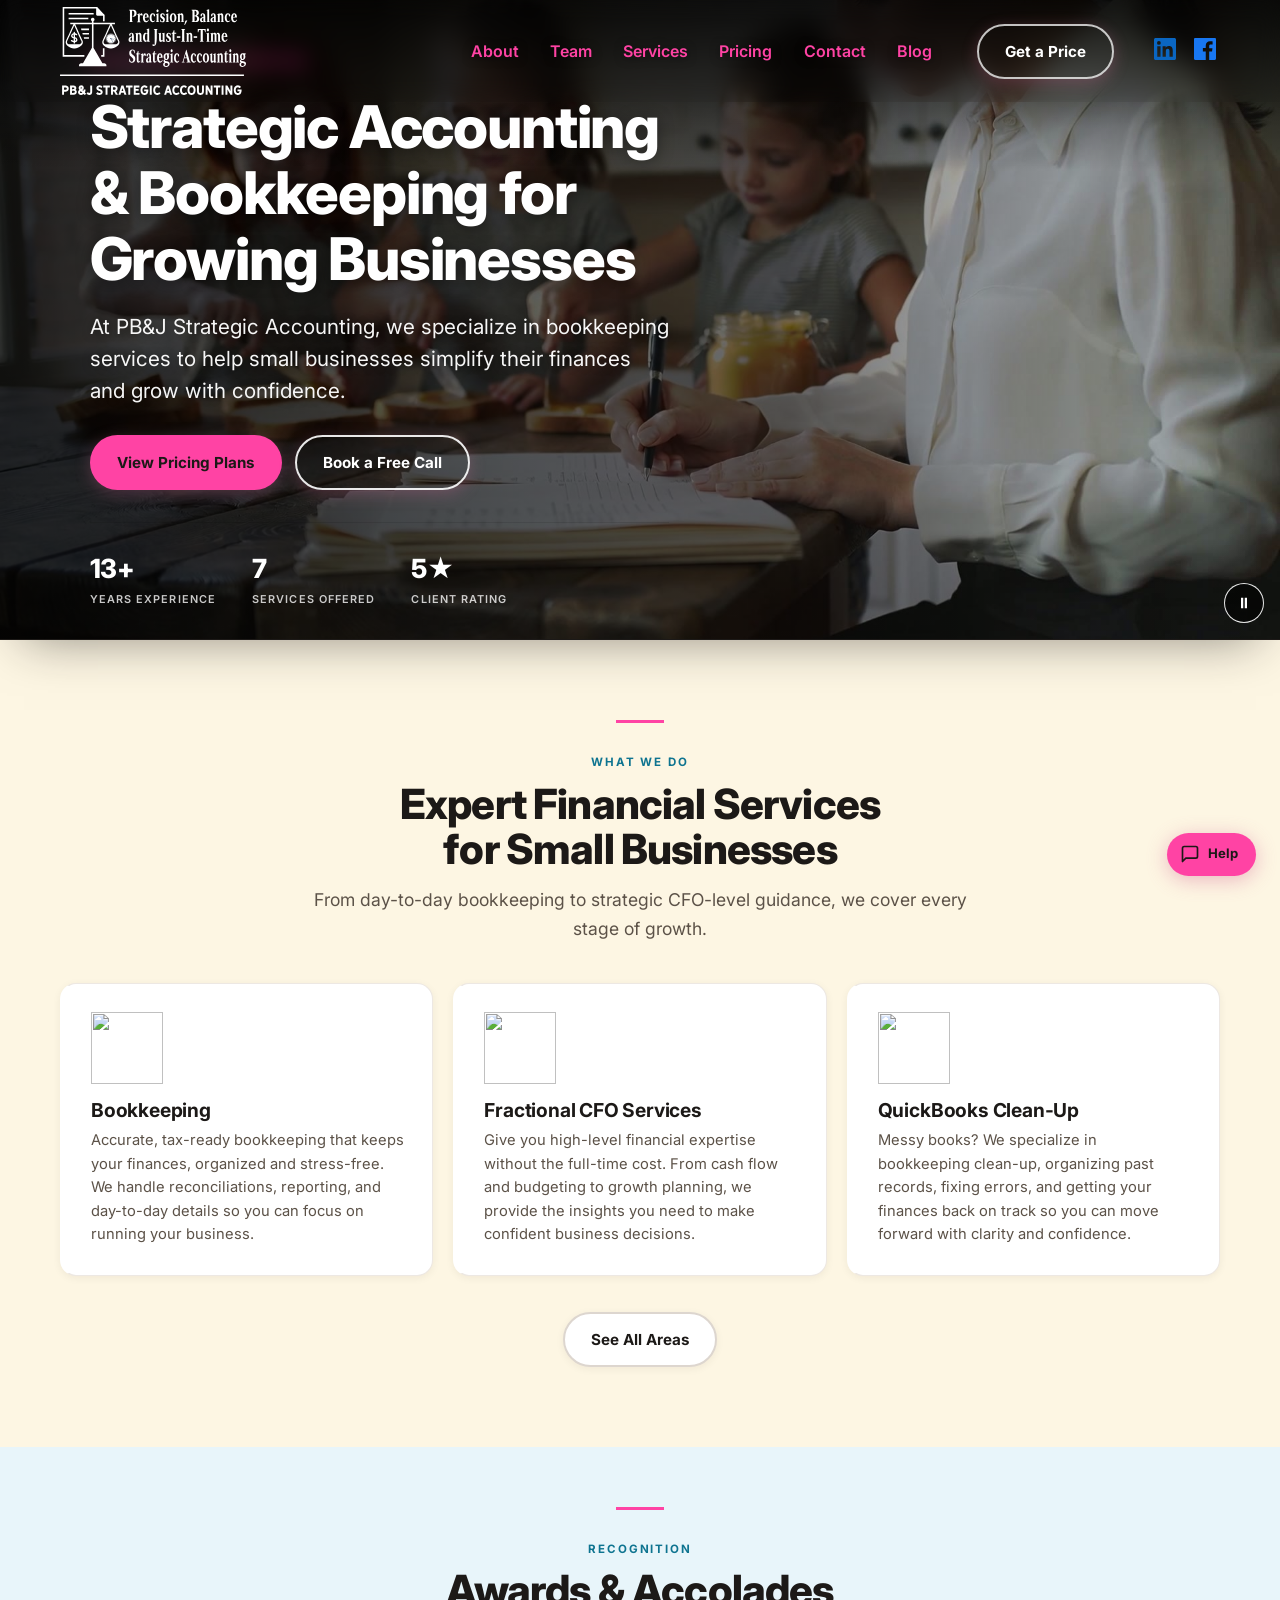
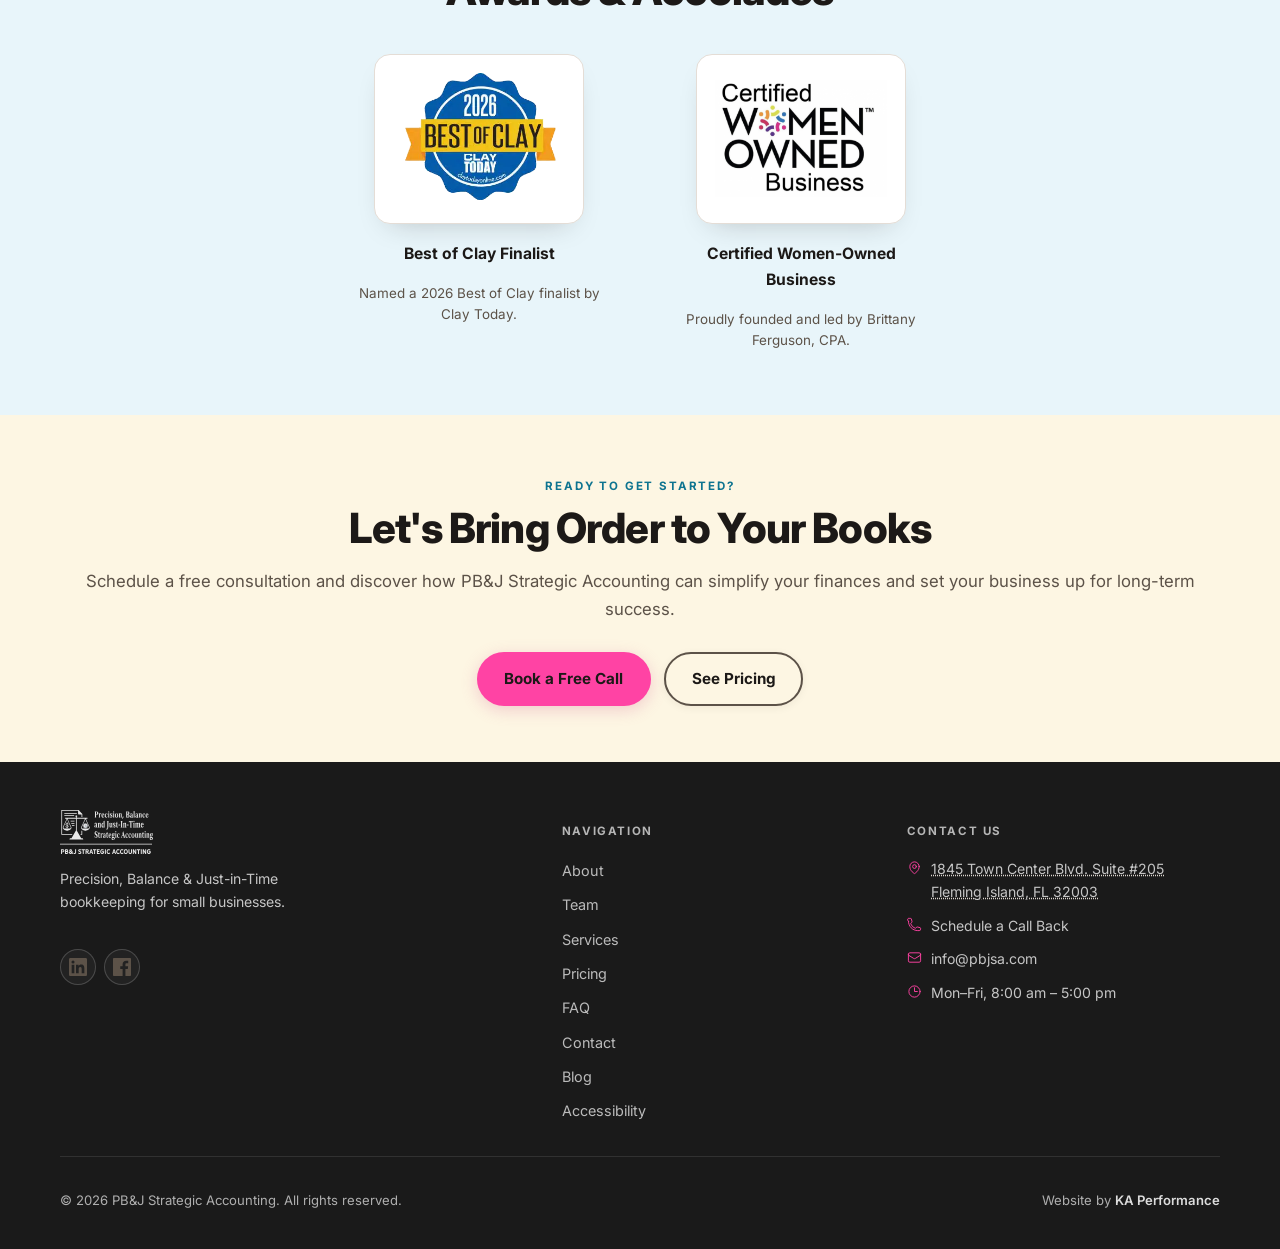
==== commit 9cac65dc: "Add KA Performance design credit to footer sitewide" ====
--- a/index.html
+++ b/index.html
@@ -384,6 +384,7 @@
       </div>
       <div class="footer-bottom">
         <p class="footer-copy">© 2026 PB&amp;J Strategic Accounting. All rights reserved.</p>
+        <p class="footer-credit">Website by <a href="https://ka-performancefl.com/" target="_blank" rel="noopener">KA Performance</a></p>
       </div>
     </div>
   </footer>
--- a/assets/css/styles.css
+++ b/assets/css/styles.css
@@ -163,4 +163,7 @@
 .media-toggle:hover{background:rgba(0,0,0,.78);transform:scale(1.06)}
 .media-toggle:focus-visible{outline:3px solid #fff;outline-offset:2px}
 .media-toggle--ticker{position:static;margin:0 auto 1rem;display:inline-flex;background:rgba(0,0,0,.45)}
-.media-toggle--ticker:hover{background:rgba(0,0,0,.7)}+.media-toggle--ticker:hover{background:rgba(0,0,0,.7)}
+.footer-credit{font-size:.82rem;color:rgba(255,255,255,.65)}
+.footer-credit a{color:rgba(255,255,255,.85);text-decoration:none;font-weight:600}
+.footer-credit a:hover{color:var(--pink);text-decoration:underline}
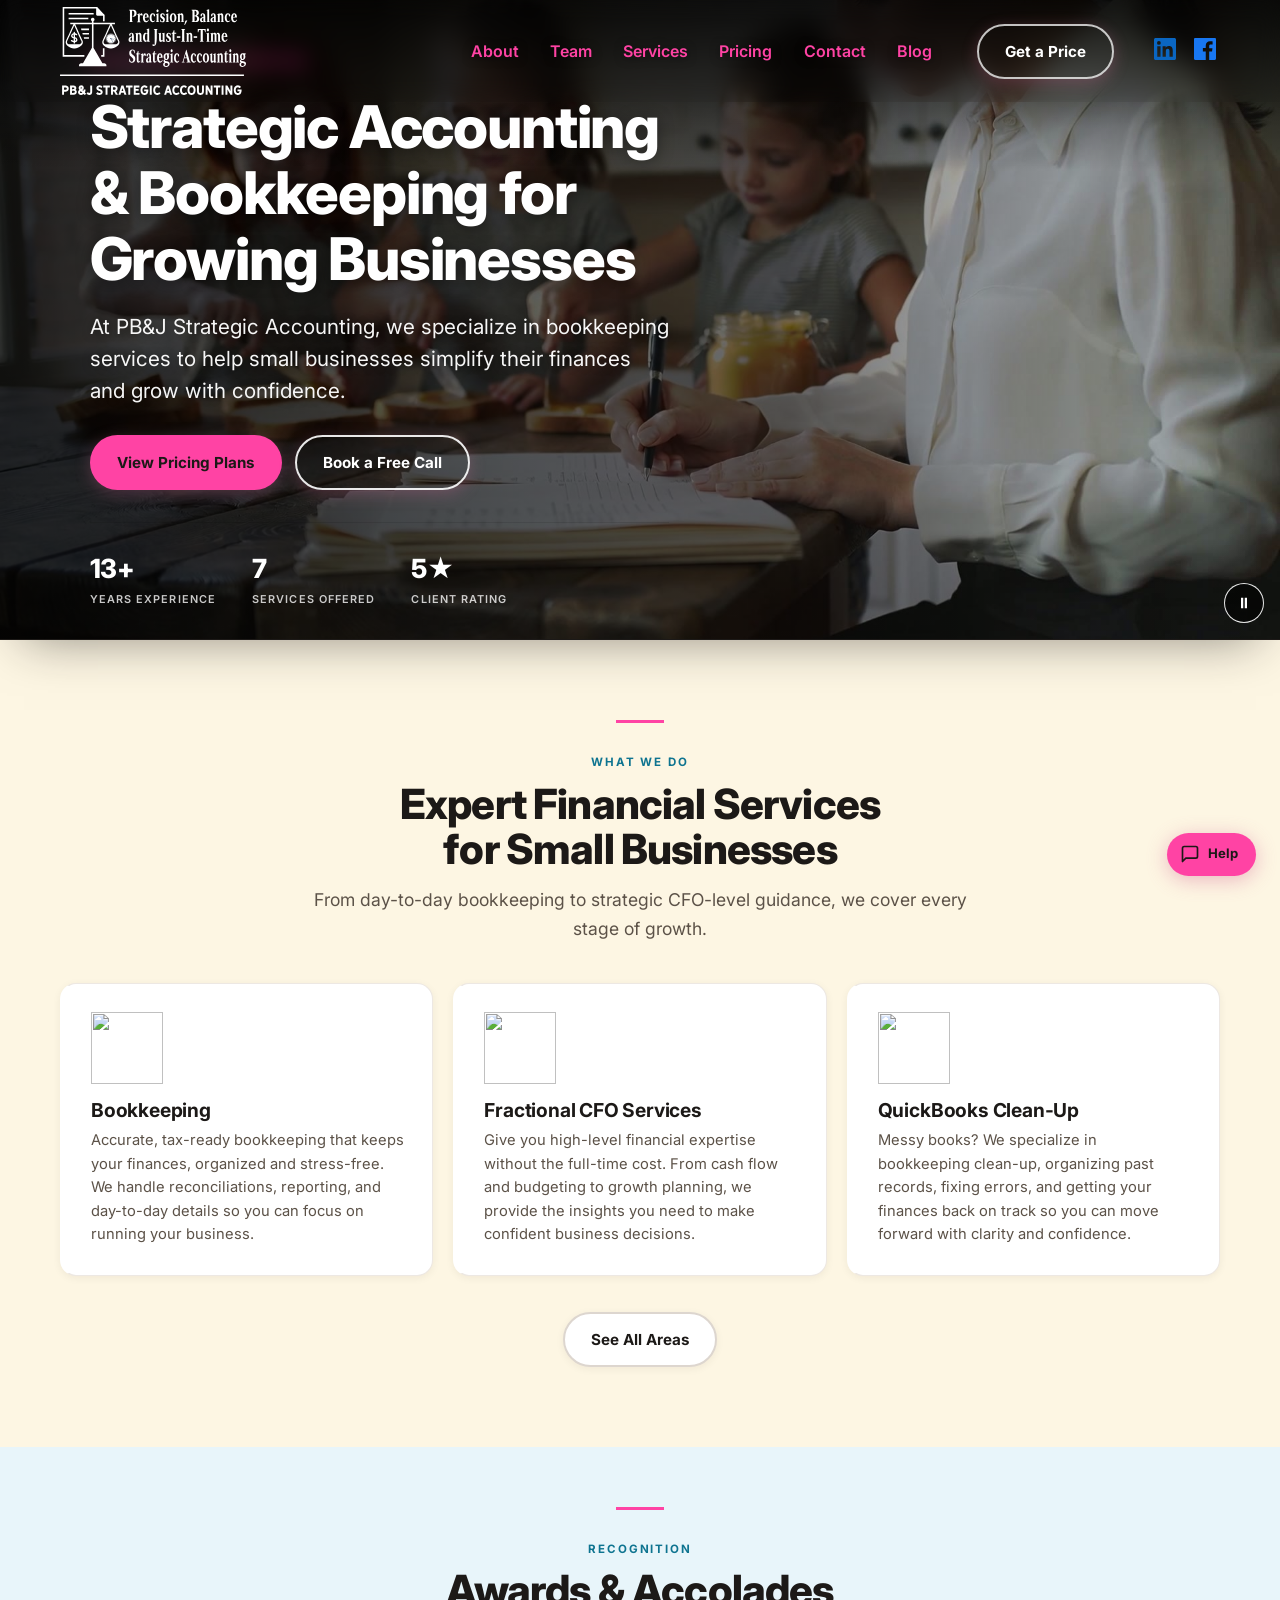
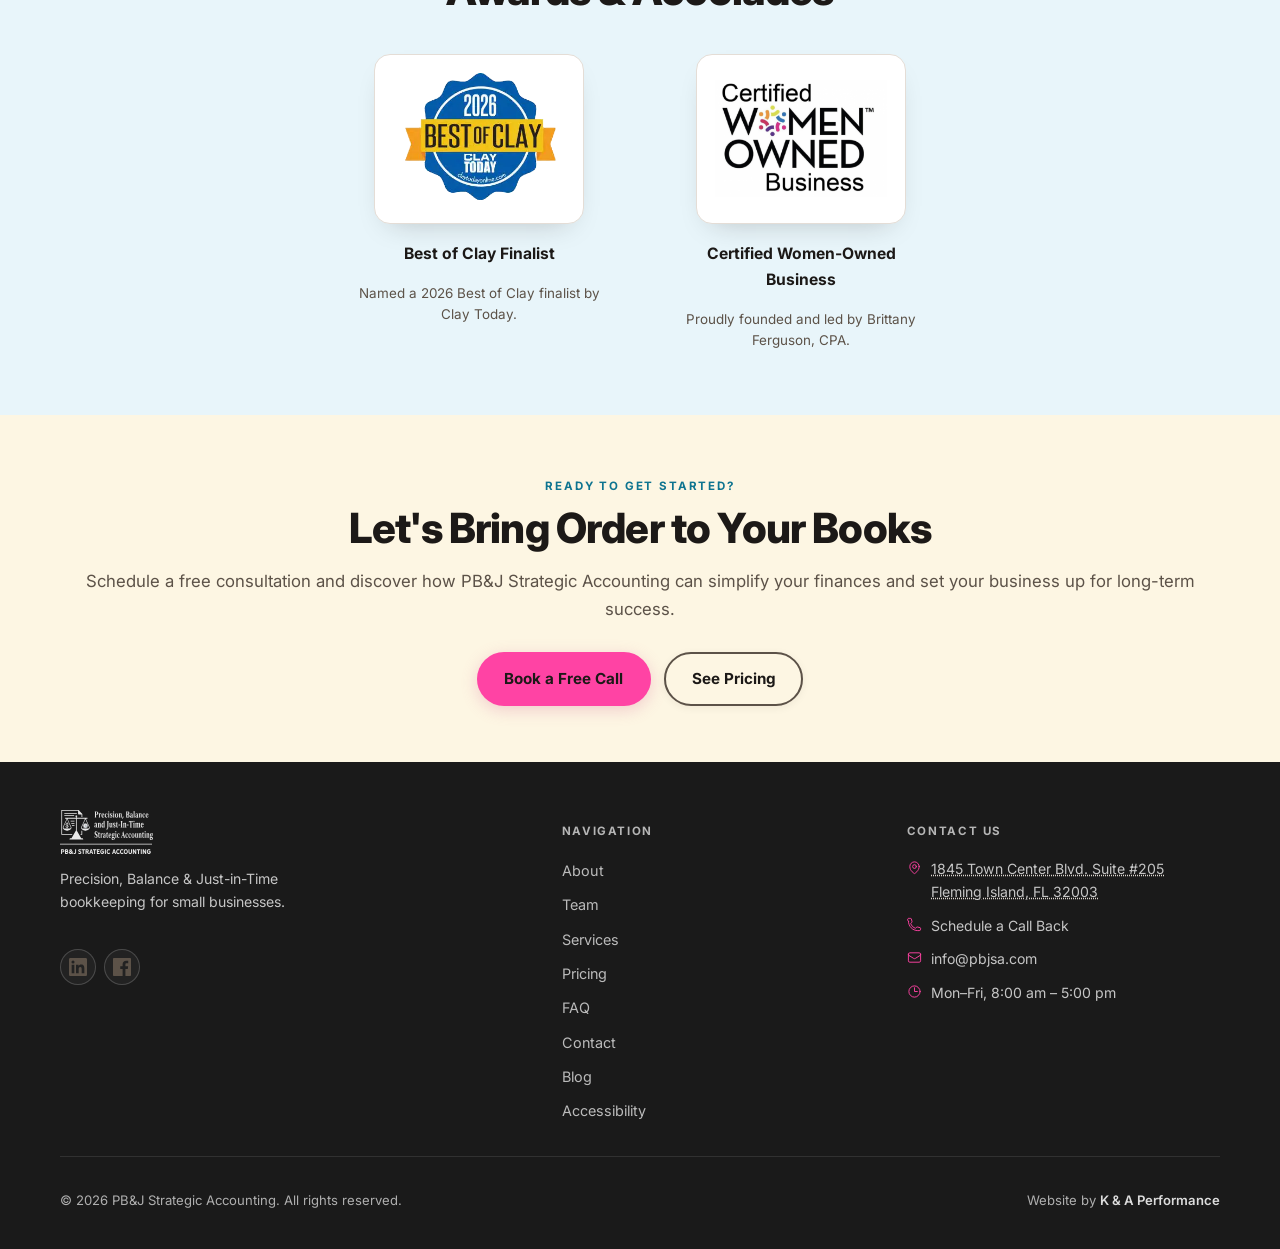
==== commit 9d25111e: "Correct footer credit to K & A Performance (accurate LLC name)" ====
--- a/index.html
+++ b/index.html
@@ -384,7 +384,7 @@
       </div>
       <div class="footer-bottom">
         <p class="footer-copy">© 2026 PB&amp;J Strategic Accounting. All rights reserved.</p>
-        <p class="footer-credit">Website by <a href="https://ka-performancefl.com/" target="_blank" rel="noopener">KA Performance</a></p>
+        <p class="footer-credit">Website by <a href="https://ka-performancefl.com/" target="_blank" rel="noopener">K &amp; A Performance</a></p>
       </div>
     </div>
   </footer>
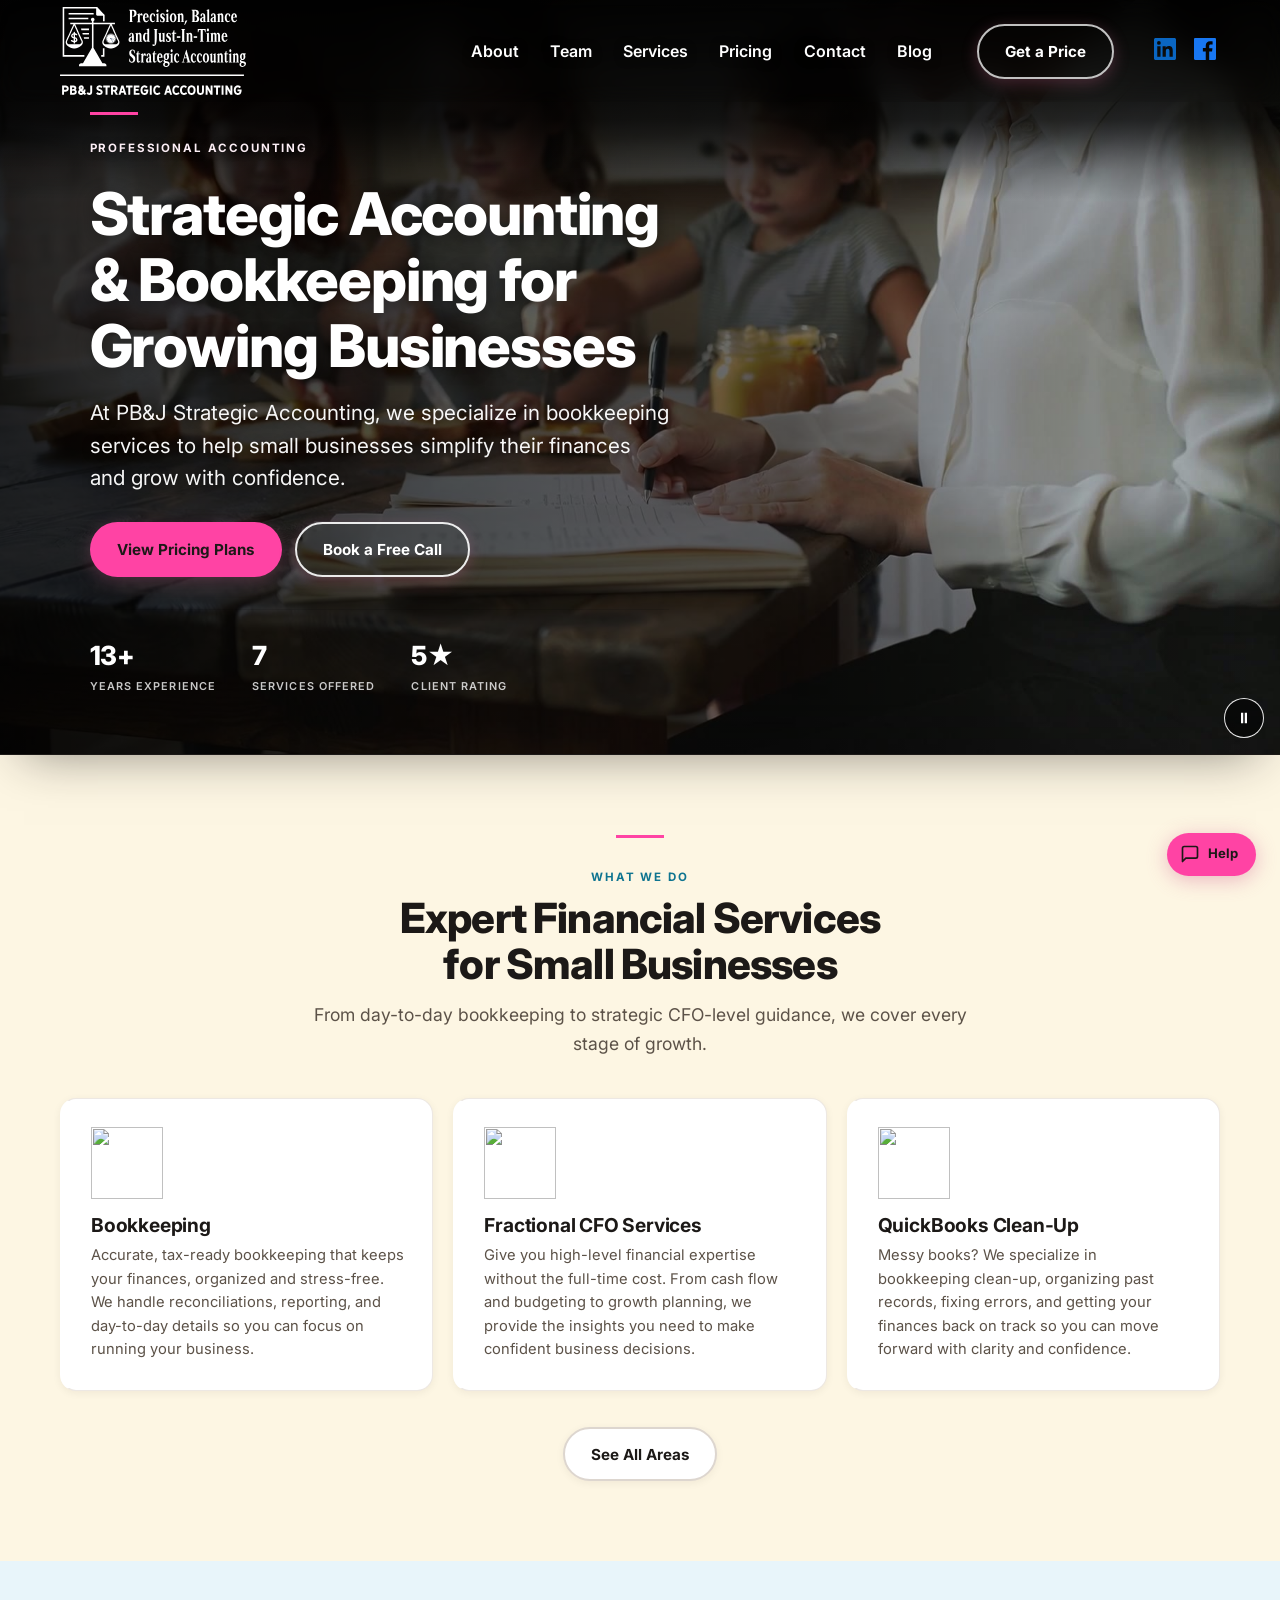
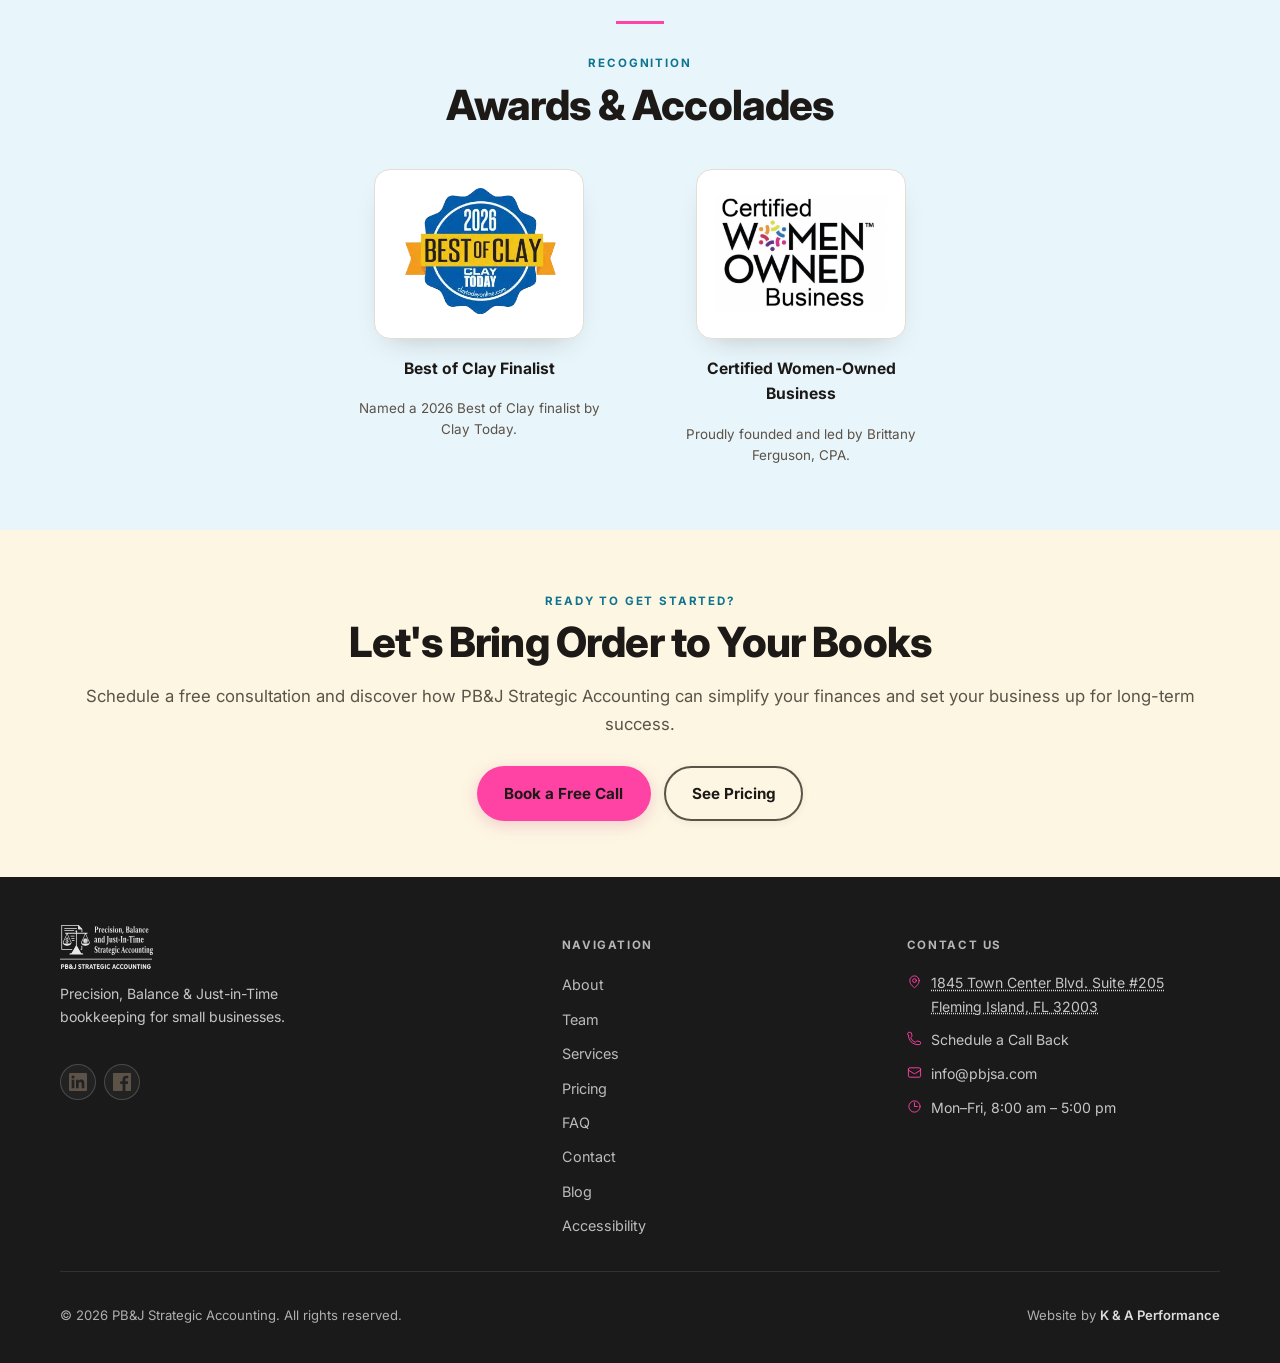
==== commit a39572d9: "Accessibility round two: reflow, hero clipping, mobile contrast, in-body fixes - Header: hamburger b" ====
--- a/index.html
+++ b/index.html
@@ -14,6 +14,20 @@
   <link rel="stylesheet" href="https://fonts.googleapis.com/css2?family=Inter:wght@400;600;700&display=swap" media="print" onload="this.media='all'">
   <noscript><link rel="stylesheet" href="https://fonts.googleapis.com/css2?family=Inter:wght@400;600;700&display=swap"></noscript>
   <link rel="stylesheet" href="assets/css/styles.css">
+  <!-- Without JS nothing ever adds .is-scrolled, so the transparent hero header
+       would keep its white nav over light page content. Force the solid state. -->
+  <noscript>
+    <style>
+      body.has-hero-overlay .site-header{background:rgba(250,248,244,.95);box-shadow:0 2px 14px rgba(28,25,23,.08)}
+      body.has-hero-overlay .site-header:not(.is-scrolled) .nav-list a{color:var(--text-muted);text-shadow:none}
+      body.has-hero-overlay .site-header:not(.is-scrolled) .nav-list a:hover{color:#0d6b85;background:var(--surface-2);text-shadow:none}
+      body.has-hero-overlay .site-header:not(.is-scrolled) .nav-list a[aria-current="page"]{color:var(--accent);background:var(--surface-3);box-shadow:none}
+      body.has-hero-overlay .site-header:not(.is-scrolled) .nav-cta{color:#1c1917;background:var(--pink);border-color:transparent}
+      body.has-hero-overlay .site-header:not(.is-scrolled) .hamburger span{background-color:var(--text)}
+      body.has-hero-overlay .site-header:not(.is-scrolled) .brand .site-logo:not(.site-logo--white){display:block}
+      body.has-hero-overlay .site-header:not(.is-scrolled) .brand .site-logo--white{display:none}
+    </style>
+  </noscript>
   <link rel="preload" href="assets/img/pbj-logo-full.svg" as="image" type="image/svg+xml">
   <link rel="preload" href="assets/img/pbj-logo-full-white.svg" as="image" type="image/svg+xml">
   <link rel="preload" href="assets/img/hero/home-poster.jpg" as="image">
@@ -97,12 +111,6 @@
 
   <a class="skip-link" href="#main">Skip to main content</a>
 
-  <!-- ── Splash Screen ────────────────────────────────────── -->
-  <div id="splash" aria-hidden="true">
-    <img src="assets/img/pbj-logo-full.svg" alt="PB&amp;J Strategic Accounting" class="splash-logo">
-    <p class="splash-tagline">Precision &middot; Balance &middot; Just-in-Time</p>
-  </div>
-
   <!-- ── Header ──────────────────────────────────────────── -->
   <header class="site-header">
     <div class="container header-inner">
@@ -390,25 +398,6 @@
   </footer>
 
   <script src="assets/js/main.js" defer></script>
-  <script>
-    (function () {
-      var splash = document.getElementById('splash');
-      if (!splash) return;
-      var dismissed = false;
-      document.body.classList.add('splash-active');
-      function dismiss() {
-        if (dismissed) return;
-        dismissed = true;
-        splash.remove();
-        document.body.classList.remove('splash-active');
-      }
-      splash.addEventListener('animationend', function (e) {
-        if (e.animationName === 'splash-exit') dismiss();
-      });
-      /* Failsafe: if animationend never fires, clear the splash anyway. */
-      setTimeout(dismiss, 4000);
-    })();
-  </script>
   <script src="assets/js/chat.js" defer></script>
 </body>
 </html>
--- a/assets/css/styles.css
+++ b/assets/css/styles.css
@@ -1,4 +1,4 @@
-:root{--bg:#fdf6e3;--surface:#fff;--surface-2:#ede8e3;--surface-3:#e4ddd6;--text:#1c1917;--text-muted:#5c5248;--accent:#48c2e0;--accent-dark:#2ea3c5;--accent-light:#9fe2f0;--gold:#b8882a;--gold-bg:#fdf6e3;--dark-teal:#48c2e0;--dark-teal-2:#3ab0cc;--pink:#ff43a4;--pink-dark:#b54d7a;--pink-mid:#e8a0bc;--pink-light:#fceef5;--border:#ddd6cf;--border-light:#ede8e3;--focus:#1f6feb;--max:1160px;--radius-sm:8px;--radius:16px;--radius-lg:24px;--radius-pill:999px;--shadow-sm:0 2px 8px rgba(28,25,23,.06);--shadow:0 8px 24px rgba(28,25,23,.09);--shadow-lg:0 16px 48px rgba(28,25,23,.12);--shadow-hover:0 12px 36px rgba(28,25,23,.14);--section-y:5rem;--section-y-sm:3rem}*,*::before,*::after{box-sizing:border-box}html{scroll-behavior:smooth;-webkit-text-size-adjust:100%}body{margin:0;font-family:'Inter',Arial,Helvetica,sans-serif;font-size:1rem;line-height:1.65;color:var(--text);background:var(--bg);-webkit-font-smoothing:antialiased}img,picture,video,canvas,svg{display:block;max-width:100%}input,button,textarea,select{font:inherit}p,h1,h2,h3,h4{overflow-wrap:break-word}a{color:#17708b;text-decoration:underline;text-underline-offset:3px}a:hover{color:#0e7490}:focus-visible{outline:3px solid var(--focus);outline-offset:3px;border-radius:4px}:focus:not(:focus-visible){outline:0}.skip-link{position:fixed;top:.75rem;left:.75rem;z-index:10000;transform:translateY(calc(-100% - 1.5rem));transition:transform 150ms ease;background:var(--text);color:#fff;padding:.75rem 1.25rem;border-radius:var(--radius-sm);font-weight:700;font-size:.9rem;text-decoration:none}.skip-link:focus{transform:translateY(0)}.container{width:min(var(--max),calc(100% - 2.5rem));margin-inline:auto}.section{padding:var(--section-y) 0}.section--sm{padding:var(--section-y-sm) 0}.section--tinted{background:#E8F5FA}h1,h2,h3,h4{line-height:1.1;font-weight:800;letter-spacing:-.02em;margin-top:0}h1{font-size:clamp(2.4rem,5vw,4rem);margin-bottom:1rem}h2{font-size:clamp(1.75rem,3.5vw,2.6rem);margin-bottom:.75rem}h3{font-size:1.2rem;font-weight:700;margin-bottom:.5rem;letter-spacing:-.01em}.eyebrow{display:inline-block;font-size:.72rem;font-weight:700;letter-spacing:.16em;text-transform:uppercase;color:#0E7490;margin-bottom:.6rem}.lead{font-size:1.1rem;color:var(--text-muted);max-width:60ch;margin-top:0}.section-header{margin-bottom:2.5rem}.section-header--center{text-align:center}.section-header--center .lead{margin-inline:auto}.btn,.btn-secondary{display:inline-flex;align-items:center;gap:.5rem;padding:.8rem 1.6rem;border-radius:var(--radius-pill);font-weight:700;font-size:.95rem;text-decoration:none;border:2px solid transparent;cursor:pointer;transition:background .2s,color .2s,box-shadow .2s,transform .15s}.btn{background:var(--pink);color:#1c1917;box-shadow:0 4px 16px rgba(216,108,151,.28)}.btn:hover{background:var(--pink-dark);color:#fff;box-shadow:0 6px 20px rgba(216,108,151,.45);transform:translateY(-1px)}.btn:active{transform:translateY(0)}.btn-secondary{background:var(--surface);color:var(--text);border-color:var(--border);box-shadow:var(--shadow-sm)}.btn-secondary:hover{background:var(--pink-light);color:var(--pink-dark);border-color:var(--pink);transform:translateY(-1px)}.btn-gold{background:var(--gold);color:#1c1917;box-shadow:0 4px 16px rgba(184,136,42,.32)}.btn-gold:hover{background:var(--pink);color:#1c1917;box-shadow:0 6px 20px rgba(216,108,151,.38);transform:translateY(-1px)}.btn-row{display:flex;flex-wrap:wrap;gap:.85rem;margin-top:1.75rem}.site-header{position:sticky;top:0;z-index:100;background:linear-gradient(rgba(250,248,244,.90),rgba(250,248,244,.90)),url('../img/header-image.webp') center / cover no-repeat;backdrop-filter:blur(12px);-webkit-backdrop-filter:blur(12px);border-bottom:1px solid var(--border-light)}.header-inner{display:flex;align-items:center;gap:1.5rem;padding:.45rem 0}.brand{display:flex;align-items:center;gap:.75rem;text-decoration:none;color:var(--text);font-weight:800;font-size:1rem;flex-shrink:0;letter-spacing:-.02em}.brand:hover{color:var(--accent)}.brand:hover .logo-badge{transform:scale(1.05)}.logo-badge{width:42px;height:42px;border-radius:12px;background:linear-gradient(135deg,#48c2e0 0,#2ea3c5 100%);display:grid;place-items:center;color:#fff;font-weight:800;font-size:.85rem;letter-spacing:.03em;flex-shrink:0;transition:transform .2s;box-shadow:0 4px 12px rgba(139,77,47,.30)}.primary-nav{margin-left:auto}.nav-list{display:flex;gap:.25rem;align-items:center;padding:0;margin:0;list-style:none}.nav-list a{display:block;padding:.5rem .85rem;border-radius:var(--radius-sm);text-decoration:none;color:var(--text-muted);font-weight:600;font-size:1rem;transition:color .2s,background .2s}.nav-list a:hover{color:#0d6b85;background:var(--surface-2)}.nav-list a[aria-current="page"]{color:var(--accent);background:var(--surface-3)}.nav-cta{margin-left:.5rem}.hamburger{display:none;flex-direction:column;justify-content:center;gap:5px;width:44px;height:44px;background:transparent;border:2px solid var(--border);border-radius:var(--radius-sm);cursor:pointer;padding:8px;margin-left:auto;transition:border-color .2s}.hamburger:hover{border-color:var(--accent)}.hamburger span{display:block;height:2px;width:100%;background:var(--text);border-radius:2px;transition:transform .3s,opacity .3s}.hamburger[aria-expanded="true"] span:nth-child(1){transform:translateY(7px) rotate(45deg)}.hamburger[aria-expanded="true"] span:nth-child(2){opacity:0;transform:scaleX(0)}.hamburger[aria-expanded="true"] span:nth-child(3){transform:translateY(-7px) rotate(-45deg)}.mobile-nav{display:none;position:fixed;inset:0;z-index:99;background:rgba(28,25,23,.5)}.mobile-nav.is-open{display:block}.mobile-nav-panel{position:absolute;top:0;right:0;bottom:0;width:min(320px,85vw);background:var(--surface);padding:1.5rem;overflow-y:auto;box-shadow:var(--shadow-lg);display:flex;flex-direction:column;gap:1rem}.mobile-nav-header{display:flex;align-items:center;justify-content:space-between;padding-bottom:1rem;border-bottom:1px solid var(--border-light)}.mobile-nav-close{background:transparent;border:2px solid var(--border);border-radius:var(--radius-sm);width:44px;height:44px;cursor:pointer;display:grid;place-items:center;font-size:1.2rem;color:var(--text-muted);transition:border-color .2s,color .2s}.mobile-nav-close:hover{border-color:var(--accent);color:var(--accent)}.mobile-nav-list{list-style:none;padding:0;margin:0;display:flex;flex-direction:column;gap:.25rem}.mobile-nav-list a{display:block;padding:.85rem 1rem;border-radius:var(--radius-sm);text-decoration:none;font-weight:600;color:var(--text);transition:background .2s,color .2s}.mobile-nav-list a:hover,.mobile-nav-list a[aria-current="page"]{background:var(--surface-2);color:#0d6b85}.hero{padding:4.5rem 0 3rem}.hero-grid{display:grid;grid-template-columns:1fr 1fr;gap:3rem;align-items:center}.hero-content .eyebrow{margin-bottom:.85rem}.hero-content h1{margin-bottom:1.1rem}.hero-media-grid{display:grid;grid-template-columns:1fr 1fr;grid-template-rows:auto auto;gap:1rem}.trust-strip{background:var(--surface);border-top:1px solid var(--border-light);border-bottom:1px solid var(--border-light);padding:1.5rem 0}.trust-strip-inner{display:flex;flex-wrap:wrap;gap:1rem 3rem;align-items:center;justify-content:center}.trust-stat{display:flex;flex-direction:column;align-items:center;text-align:center;gap:.1rem}.trust-stat-value{font-size:1.75rem;font-weight:800;color:#0E7490;line-height:1}.trust-stat-label{font-size:.78rem;color:var(--text-muted);font-weight:600;letter-spacing:.04em;text-transform:uppercase}.trust-divider{width:1px;height:36px;background:var(--border)}.page-hero{padding:3.5rem 0 2.5rem;background:var(--dark-teal);border-bottom:0;text-align:center}.page-hero h1{font-size:clamp(2rem,4vw,3rem);margin-bottom:.6rem;color:var(--text)}.page-hero p{color:var(--text);font-size:1.08rem;max-width:60ch;margin:0 auto}.page-hero .eyebrow,.page-hero .kicker{color:var(--text)}.page-hero a{color:var(--text)}.card{background:var(--surface);border:1px solid var(--border-light);border-radius:var(--radius);box-shadow:var(--shadow-sm);padding:1.75rem;transition:box-shadow .25s,transform .25s}.card:hover{box-shadow:var(--shadow-hover);transform:translateY(-3px)}.services-grid{display:grid;grid-template-columns:repeat(3,1fr);gap:1.25rem}.service-card{background:var(--surface);border:1px solid var(--border-light);border-radius:var(--radius);padding:1.75rem;box-shadow:var(--shadow-sm);transition:box-shadow .25s,transform .25s}.service-card:hover{box-shadow:var(--shadow-hover);transform:translateY(-3px)}.service-icon{width:48px;height:48px;border-radius:12px;background:var(--surface-2);display:grid;place-items:center;margin-bottom:1rem;color:#0E7490;flex-shrink:0}.service-icon svg{width:24px;height:24px}.service-icon:has(.service-icon-img){background:0;width:72px;height:72px}.service-icon-img{width:100%;height:100%;object-fit:contain}.service-card h2{font-size:1.1rem;margin-bottom:.5rem}.service-card p{font-size:.92rem;color:var(--text-muted);margin:0;line-height:1.6}.testimonials-grid{display:grid;grid-template-columns:repeat(2,1fr);gap:1.5rem}.quote-card{background:var(--surface);border:1px solid var(--border-light);border-radius:var(--radius);padding:2rem;box-shadow:var(--shadow-sm);position:relative}.quote-card::before{content:'\201C';position:absolute;top:.85rem;left:1.5rem;font-size:3.25rem;line-height:1;color:var(--accent-light);opacity:.35;font-family:Georgia,serif;pointer-events:none}.quote-card blockquote{margin:0 0 1.25rem;padding-top:2rem;font-size:.97rem;color:var(--text);line-height:1.7;font-style:italic}.quote-card blockquote::before{content:''}.quote-author{display:flex;align-items:center;gap:.75rem}.quote-avatar{width:40px;height:40px;border-radius:50%;background:linear-gradient(135deg,var(--accent-light),var(--accent));display:grid;place-items:center;color:#fff;font-weight:700;font-size:.85rem;flex-shrink:0;object-fit:cover}.quote-author-name{font-weight:700;font-size:.92rem;margin:0}.quote-author-loc{font-size:.82rem;color:var(--text-muted);margin:0}.google-rating-summary{display:flex;align-items:center;justify-content:center;gap:.75rem;margin-bottom:2rem;font-size:1rem;color:var(--text-muted)}.google-rating-summary .rating-score{font-size:1.75rem;font-weight:700;color:var(--text);line-height:1}.google-rating-summary .rating-stars svg{width:18px;height:18px;fill:#fbbc04;display:inline-block;vertical-align:middle}.google-rating-summary .rating-count{font-size:.88rem;color:#4e443a}#see-all-reviews-link{color:#4e443a}@keyframes ticker-scroll{from{transform:translateX(0)}to{transform:translateX(-50%)}}.reviews-ticker-wrap{overflow:hidden;mask-image:linear-gradient(to right,transparent 0,black 8%,black 92%,transparent 100%);-webkit-mask-image:linear-gradient(to right,transparent 0,black 8%,black 92%,transparent 100%);margin:0 -1rem}.reviews-ticker{display:flex;gap:1rem;width:max-content;animation:ticker-scroll 40s linear infinite}.reviews-ticker:hover{animation-play-state:paused}.reviews-ticker:focus-within{animation-play-state:paused}.reviews-ticker.is-paused{animation-play-state:paused!important}.reviews-ticker .quote-card{width:280px;flex-shrink:0;cursor:pointer;transition:transform .2s,box-shadow .2s;padding:1.25rem}.reviews-ticker .quote-card:hover{transform:translateY(-3px);box-shadow:0 8px 24px rgba(0,0,0,.1)}.reviews-ticker .quote-card blockquote{display:-webkit-box;-webkit-line-clamp:3;-webkit-box-orient:vertical;overflow:hidden;font-size:.88rem;margin-bottom:.85rem;padding-top:1.75rem}.reviews-ticker .quote-card::before{font-size:2.5rem;top:.6rem;left:1rem}.review-star-row{display:flex;align-items:center;gap:.2rem;margin-bottom:.5rem}.review-star-row svg{width:13px;height:13px;fill:#fbbc04}.review-expand-hint{font-size:.75rem;color:var(--text-muted);margin-top:.5rem;font-style:italic}.reviews-loading{color:var(--text-muted);font-style:italic;padding:2rem}.reviews-google-link{text-align:center;margin-top:1.5rem}.reviews-google-link a{font-size:.85rem;color:var(--text-muted);text-decoration:underline;text-underline-offset:3px}.reviews-google-link a:hover{color:var(--pink)}.review-modal-backdrop{position:fixed;inset:0;background:rgba(10,20,30,.7);backdrop-filter:blur(4px);z-index:1000;display:flex;align-items:center;justify-content:center;padding:1.5rem}.review-modal-backdrop[hidden]{display:none}.review-modal{background:var(--surface);border-radius:var(--radius);padding:2rem;max-width:520px;width:100%;position:relative;box-shadow:0 24px 64px rgba(0,0,0,.35);max-height:90vh;overflow-y:auto}.review-modal-close{position:absolute;top:1rem;right:1rem;background:0;border:0;font-size:1.5rem;line-height:1;cursor:pointer;color:var(--text-muted);padding:.25rem .5rem}.review-modal-close:hover{color:var(--text)}.review-modal-stars{display:flex;gap:.25rem;margin-bottom:1rem}.review-modal-stars svg{width:18px;height:18px;fill:#fbbc04}.review-modal-text{font-style:italic;color:var(--text);line-height:1.75;font-size:1rem;margin:0 0 1rem;padding:0}.review-modal--all{max-width:600px;max-height:80vh;overflow-y:auto}.review-modal-all-heading{font-size:1.2rem;margin:0 0 1.5rem;padding-right:2rem}.all-review-item{border-bottom:1px solid var(--border-light);padding:1.25rem 0}.all-review-item:last-child{border-bottom:0}.all-review-item .review-star-row{margin-bottom:.5rem}.all-review-item blockquote{font-style:italic;color:var(--text);line-height:1.7;font-size:.95rem;margin:0 0 .75rem}.all-review-item .quote-author{gap:.6rem}.all-review-item .quote-avatar{width:34px;height:34px;font-size:.78rem}.pricing-grid{display:grid;grid-template-columns:repeat(3,1fr);gap:1.25rem}.price-card{background:#fbf3e2;border:3px solid #c4882a;border-radius:48% 48% 8px 8px / 38px 38px 8px 8px;padding:2.5rem 1.75rem 1.75rem;box-shadow:var(--shadow-sm);display:flex;flex-direction:column;transition:box-shadow .25s,transform .25s}.price-card:hover{box-shadow:var(--shadow-hover);transform:translateY(-3px)}.price-card--featured{border-color:var(--gold);border-width:3px;background:#fff;box-shadow:0 8px 32px rgba(184,136,42,.22);position:relative}.price-card--featured:hover{box-shadow:0 16px 48px rgba(184,136,42,.30)}.price-badge{display:inline-block;background:var(--gold);color:#1c1917;font-size:.7rem;font-weight:700;letter-spacing:.1em;text-transform:uppercase;padding:.3rem .7rem;border-radius:var(--radius-pill);margin-bottom:.85rem}.price-card h2{font-size:1.2rem;margin-bottom:.2rem}.price-tagline{font-size:.88rem;color:var(--text-muted);font-style:italic;margin:0 0 1rem}.price-amount{font-size:1.65rem;font-weight:800;color:#146a82;margin:.75rem 0 1rem;line-height:1}.price-card ul{padding-left:0;margin:0 0 1.25rem;list-style:none;display:flex;flex-direction:column;gap:.45rem;flex:1}.price-card ul li{display:flex;gap:.6rem;align-items:flex-start;font-size:.88rem;color:var(--text-muted)}.price-card ul li::before{content:'';display:inline-block;width:16px;height:16px;background-image:url("data:image/svg+xml,%3Csvg%20xmlns='http://www.w3.org/2000/svg'%20viewBox='0%200%2016%2016'%20fill='%231F8DAB'%3E%3Cpath%20d='M13.78%204.22a.75.75%200%200%201%200%201.06l-7.25%207.25a.75.75%200%200%201-1.06%200L2.22%209.28a.75.75%200%200%201%201.06-1.06L6%2010.94l6.72-6.72a.75.75%200%200%201%201.06%200z'/%3E%3C/svg%3E");background-repeat:no-repeat;background-position:center;flex-shrink:0;margin-top:2px}.price-card--featured ul li::before{background-image:url("data:image/svg+xml,%3Csvg%20xmlns='http://www.w3.org/2000/svg'%20viewBox='0%200%2016%2016'%20fill='%23B8882A'%3E%3Cpath%20d='M13.78%204.22a.75.75%200%200%201%200%201.06l-7.25%207.25a.75.75%200%200%201-1.06%200L2.22%209.28a.75.75%200%200%201%201.06-1.06L6%2010.94l6.72-6.72a.75.75%200%200%201%201.06%200z'/%3E%3C/svg%3E")}.price-card p.feature-group-label{font-size:.78rem;font-weight:700;color:var(--text-body);margin:.5rem 0 .35rem;letter-spacing:.02em}.price-card ul li.feature-label{font-weight:700;color:var(--text-body);margin-top:.5rem}.price-card ul li.feature-label:first-child{margin-top:0}.price-card ul li.feature-sub{padding-left:1rem;font-size:.84rem}.price-card ul li.feature-sub::before{content:'';width:12px;height:12px;background-image:url("data:image/svg+xml,%3Csvg%20xmlns='http://www.w3.org/2000/svg'%20viewBox='0%200%2016%2016'%3E%3Ccircle%20cx='8'%20cy='8'%20r='2.5'%20fill='%231F8DAB'/%3E%3C/svg%3E");background-repeat:no-repeat;background-position:center;flex-shrink:0;margin-top:4px}.price-card .price-note{font-size:.82rem;color:var(--text-muted);margin:0 0 1rem;line-height:1.5}.price-card .btn,.price-card .btn-secondary,.price-card .btn-gold{width:100%;justify-content:center}.pricing-specialty{display:grid;grid-template-columns:repeat(2,1fr);gap:1.25rem;margin-top:1.25rem}.pricing-copy{max-width:70ch;margin:0 auto}.pricing-copy h2{margin-top:1.5rem}.pricing-copy p{color:var(--text-muted)}.why-choose-section{background:var(--surface-2)}.why-choose-header{text-align:center;margin-bottom:3rem}.why-choose-title{font-size:clamp(2.4rem,5vw,3.6rem);font-weight:800;letter-spacing:-.03em;line-height:1.1;margin:.4rem 0 .9rem;background:linear-gradient(135deg,var(--text) 0,var(--accent) 100%);-webkit-background-clip:text;-webkit-text-fill-color:transparent;background-clip:text}.why-choose-lead{color:var(--text-muted);font-size:1.1rem;max-width:50ch;margin:0 auto}.why-choose-grid{display:grid;grid-template-columns:1fr 1fr;gap:1.5rem;align-items:stretch}.why-choose-card{background:var(--surface);border:1px solid var(--border-light);border-radius:var(--radius-lg);padding:2rem 2rem 1.75rem;box-shadow:var(--shadow-sm);display:flex;flex-direction:column}.why-choose-card-promise{margin-top:auto;padding-top:1.5rem;border-top:1px solid var(--border-light);display:flex;align-items:center;gap:.5rem;font-size:.875rem;font-weight:600;color:#0E7490}.why-choose-card-promise svg{width:16px;height:16px;flex-shrink:0}.why-choose-card-icon{width:48px;height:48px;border-radius:14px;background:linear-gradient(135deg,#48c2e0 0,#2ea3c5 100%);display:grid;place-items:center;color:#fff;margin-bottom:1.1rem}.why-choose-card-icon svg{width:24px;height:24px}.why-choose-card h3{font-size:1.2rem;font-weight:800;margin:0 0 .85rem;color:var(--text)}.why-choose-card p{color:var(--text-muted);font-size:.95rem;line-height:1.7;margin:0 0 .75rem}.why-choose-card p:last-child{margin-bottom:0}@media(max-width:680px){.why-choose-grid{grid-template-columns:1fr}.why-choose-title{font-size:2.4rem}}.about-grid{display:grid;grid-template-columns:1fr 1fr;gap:3rem;align-items:center}.story-block{background:var(--surface);border:1px solid var(--border-light);border-radius:var(--radius-lg);padding:2.5rem;box-shadow:var(--shadow-sm)}.story-block p{color:var(--text-muted);margin-bottom:1rem}.story-block p:last-child{margin-bottom:0}.cred-list{list-style:none;padding:0;margin:1.25rem 0 0;display:flex;flex-direction:column;gap:.6rem}.cred-list li{display:flex;align-items:center;gap:.75rem;font-size:.95rem;font-weight:600}.cred-dot{width:8px;height:8px;border-radius:50%;background:var(--accent);flex-shrink:0}.contact-grid{display:grid;grid-template-columns:1fr 1.2fr;gap:2.5rem;align-items:start}.contact-portrait{display:flex;align-items:center;gap:1rem;margin-bottom:1.5rem}.contact-portrait-img{width:80px;height:80px;border-radius:50%;object-fit:cover;object-position:top center;border:3px solid var(--surface);box-shadow:0 0 0 3px var(--pink-light),var(--shadow);flex-shrink:0}.contact-portrait-caption{display:flex;flex-direction:column;gap:.2rem}.contact-portrait-caption strong{font-size:1rem;color:var(--text)}.contact-portrait-caption span{font-size:.82rem;color:var(--text-muted)}.chat-widget{position:fixed;bottom:1.5rem;right:1.5rem;z-index:600;font-family:var(--font-body)}.chat-toggle{display:flex;align-items:center;gap:.5rem;padding:.68rem 1.1rem .68rem .85rem;border-radius:var(--radius-pill);border:0;background:var(--pink);color:#1c1917;font-size:.82rem;font-weight:700;font-family:inherit;cursor:pointer;box-shadow:0 4px 20px rgba(216,108,151,.45);transition:background .18s,transform .15s,box-shadow .18s}.chat-toggle:hover{background:var(--pink-dark);transform:translateY(-2px);box-shadow:0 6px 28px rgba(216,108,151,.55)}.chat-toggle:focus-visible{outline:2px solid var(--focus);outline-offset:3px}.chat-toggle-label{font-size:.82rem}.chat-panel{position:absolute;bottom:calc(100% + 12px);right:0;width:340px;max-height:500px;background:var(--surface);border:1px solid var(--border);border-radius:var(--radius-lg);box-shadow:0 24px 64px rgba(0,0,0,.18);display:flex;flex-direction:column;overflow:hidden;opacity:0;transform:translateY(14px) scale(.97);pointer-events:none;visibility:hidden;transition-property:opacity,transform,visibility;transition-duration:.22s;transition-timing-function:cubic-bezier(.4,0,.2,1)}.chat-panel.is-open{opacity:1;transform:translateY(0) scale(1);pointer-events:all;visibility:visible}.chat-header{display:flex;align-items:center;gap:.75rem;padding:.9rem 1rem;background:linear-gradient(135deg,#2c3d5a 0,#1b2c42 100%);color:#fff;flex-shrink:0}.chat-header-avatar{width:42px;height:42px;border-radius:50%;overflow:hidden;flex-shrink:0;border:2px solid rgba(255,255,255,.25)}.chat-avatar-img{width:100%;height:100%;object-fit:cover;object-position:top center;display:block}.chat-header-info{flex:1;min-width:0}.chat-name{font-size:.88rem;font-weight:700;margin:0;line-height:1.2}.chat-status{font-size:.72rem;margin:.18rem 0 0;opacity:.85;display:flex;align-items:center;gap:.35rem}.chat-close{background:0;border:0;cursor:pointer;padding:.3rem;color:rgba(255,255,255,.65);display:flex;align-items:center;border-radius:4px;transition:color .15s;flex-shrink:0}.chat-close:hover{color:#fff}.chat-messages{flex:1;overflow-y:auto;padding:1rem;display:flex;flex-direction:column;gap:.65rem;scroll-behavior:smooth}.chat-msg{animation:msg-slide .18s ease}@keyframes msg-slide{from{opacity:0;transform:translateY(6px)}to{opacity:1;transform:none}}.chat-msg p{margin:0;font-size:.875rem;line-height:1.55;padding:.6rem .9rem;border-radius:16px;display:inline-block;max-width:100%;word-break:break-word}.chat-msg--bot{align-self:flex-start;max-width:90%}.chat-msg--bot p{background:#efe6dc;color:var(--text);border-bottom-left-radius:4px}.chat-msg--bot p a{color:#17708b;font-weight:600;text-decoration:underline;text-underline-offset:2px}.chat-msg--user{align-self:flex-end;max-width:85%}.chat-msg--user p{background:#1b7a96;color:#fff;border-bottom-right-radius:4px}.chat-chips{display:flex;flex-wrap:wrap;gap:.4rem;margin-top:.1rem}.chat-chip{font-family:inherit;font-size:.78rem;font-weight:500;padding:.35rem .75rem;border-radius:99px;border:1.5px solid #1b7a96;background:transparent;color:#1b7a96;cursor:pointer;transition:background .15s,color .15s}.chat-chip:hover{background:#1b7a96;color:#fff}.chat-typing{display:inline-flex;align-items:center;gap:4px;padding:.65rem .9rem;background:#d8ccbe;border-radius:16px;border-bottom-left-radius:4px}.chat-typing span{width:6px;height:6px;border-radius:50%;background:var(--accent);opacity:.5;animation:typing-bounce .9s ease-in-out infinite}.chat-typing span:nth-child(2){animation-delay:.15s}.chat-typing span:nth-child(3){animation-delay:.30s}@keyframes typing-bounce{0%,60%,100%{transform:none;opacity:.5}30%{transform:translateY(-5px);opacity:1}}.chat-form{display:flex;align-items:center;gap:.5rem;padding:.75rem;border-top:1px solid var(--border);background:var(--surface);flex-shrink:0}.chat-input{flex:1;border:1px solid var(--border);border-radius:var(--radius-pill);padding:.52rem .9rem;font-family:inherit;font-size:.875rem;color:var(--text);background:var(--surface);transition:border-color .15s,box-shadow .15s}.chat-input:focus-visible{outline:3px solid var(--focus);outline-offset:2px}.chat-input:focus{border-color:var(--accent);box-shadow:0 0 0 3px rgba(196,137,106,.12)}.chat-input:disabled{opacity:.6}.chat-send{width:44px;height:44px;border-radius:50%;border:0;background:#1b7a96;color:#fff;display:flex;align-items:center;justify-content:center;cursor:pointer;flex-shrink:0;transition:background .15s,transform .12s}.chat-send:hover{background:#166a83;transform:scale(1.07)}.chat-send:focus-visible{outline:2px solid var(--focus);outline-offset:2px}.chat-send:disabled{opacity:.5;cursor:not-allowed;transform:none}@media(max-width:420px){.chat-widget{right:1rem;bottom:1rem}.chat-panel{width:calc(100vw - 2rem)}}.post-actions{display:flex;align-items:center;gap:.75rem;flex-wrap:wrap;margin-top:1.25rem}.btn-listen{display:inline-flex;align-items:center;gap:.45rem;padding:.52rem 1.1rem;border-radius:var(--radius-pill);border:1.5px solid #1B7A96;background:transparent;color:#1B7A96;font-size:.875rem;font-weight:600;font-family:inherit;cursor:pointer;transition:background .18s,color .18s,border-color .18s;line-height:1}.btn-listen:hover,.btn-listen[aria-expanded="true"]{background:var(--pink);color:#1c1917}.btn-listen svg{flex-shrink:0}.audio-player{margin-top:.75rem;background:var(--surface);border:1px solid var(--border);border-radius:var(--radius-md);padding:.85rem 1rem;display:none;animation:ap-expand .2s ease}.audio-player.is-open{display:block}@keyframes ap-expand{from{opacity:0;transform:translateY(-6px)}to{opacity:1;transform:translateY(0)}}.ap-controls{display:flex;align-items:center;gap:.75rem}.ap-play-btn{flex-shrink:0;width:40px;height:40px;border-radius:50%;border:0;background:#1b7a96;color:#fff;display:flex;align-items:center;justify-content:center;cursor:pointer;transition:background .15s,transform .12s}.ap-play-btn:hover{background:#166a83;transform:scale(1.07)}.ap-play-btn:focus-visible{outline:2px solid var(--focus);outline-offset:3px}.ap-timeline{flex:1;display:flex;align-items:center;gap:.5rem;min-width:0}.ap-time{font-size:.72rem;font-weight:600;color:var(--text-muted);min-width:34px;font-variant-numeric:tabular-nums;white-space:nowrap}.ap-progress{flex:1;-webkit-appearance:none;appearance:none;height:4px;border-radius:2px;background:var(--border);cursor:pointer;outline:0;min-width:0}.ap-progress::-webkit-slider-thumb{-webkit-appearance:none;width:14px;height:14px;border-radius:50%;background:var(--accent);cursor:pointer;box-shadow:0 0 0 2px rgba(0,0,0,.08);transition:transform .12s}.ap-progress:hover::-webkit-slider-thumb{transform:scale(1.2)}.ap-progress::-moz-range-thumb{width:14px;height:14px;border-radius:50%;background:var(--accent);border:0;cursor:pointer}.ap-progress:focus-visible{outline:2px solid var(--focus)}.ap-vol{display:flex;align-items:center;gap:.4rem;flex-shrink:0}.ap-vol-btn{background:0;border:0;cursor:pointer;padding:0;color:var(--text-muted);display:flex;align-items:center;transition:color .15s}.ap-vol-btn:hover{color:var(--accent)}.ap-vol-btn:focus-visible{outline:2px solid var(--focus);border-radius:3px}.ap-vol-range{width:68px;-webkit-appearance:none;appearance:none;height:4px;border-radius:2px;background:var(--border);cursor:pointer;outline:0}.ap-vol-range:focus-visible{outline:2px solid var(--focus);outline-offset:3px}.ap-vol-range::-webkit-slider-thumb{-webkit-appearance:none;width:12px;height:12px;border-radius:50%;background:var(--accent);cursor:pointer}.ap-vol-range::-moz-range-thumb{width:12px;height:12px;border-radius:50%;background:var(--accent);border:0;cursor:pointer}.article-player{margin-bottom:2rem}.article-player .audio-player{display:block;border-color:var(--accent-light)}@media(max-width:500px){.ap-vol{display:none}}.maps-trigger{position:relative;display:inline-block}.maps-trigger address{cursor:pointer;text-decoration:underline;text-decoration-style:dotted;text-decoration-color:var(--border)}.maps-trigger address:hover{text-decoration-color:var(--accent)}.maps-popover{position:absolute;top:calc(100% + 8px);left:0;z-index:200;background:var(--surface);border:1px solid var(--border);border-radius:var(--radius-sm);box-shadow:var(--shadow-lg);padding:.5rem;display:none;flex-direction:column;gap:.25rem;min-width:180px;white-space:nowrap}.maps-popover.is-open{display:flex}.maps-popover a{display:flex;align-items:center;gap:.5rem;padding:.5rem .75rem;border-radius:6px;font-size:.85rem;font-weight:500;color:var(--text);text-decoration:none;transition:background .15s}.site-footer .maps-popover a{color:var(--text)}.maps-popover a:hover{background:var(--surface-2)}.maps-popover--up{top:auto;bottom:calc(100% + 8px);left:0}.contact-info-card{background:var(--surface);border:1px solid var(--border-light);border-radius:var(--radius);padding:2rem;box-shadow:var(--shadow-sm)}.contact-row{display:flex;gap:.85rem;align-items:flex-start;margin-bottom:1.35rem}.contact-row:last-child{margin-bottom:0}.contact-icon{width:38px;height:38px;border-radius:var(--radius-sm);background:var(--surface-2);display:grid;place-items:center;color:#0E7490;flex-shrink:0}.contact-icon svg{width:18px;height:18px}.contact-row-label{font-weight:700;font-size:.8rem;text-transform:uppercase;letter-spacing:.08em;color:var(--text-muted);display:block;margin-bottom:.15rem}.form-card{background:var(--surface);border:1px solid var(--border-light);border-radius:var(--radius);padding:2rem;box-shadow:var(--shadow-sm)}.form-grid{display:grid;gap:1.1rem}.form-field{display:flex;flex-direction:column;gap:.35rem}.form-field label{font-weight:600;font-size:.88rem;color:var(--text)}.form-field label abbr{text-decoration:none;color:#0E7490;margin-left:.15rem}.form-field input,.form-field select,.form-field textarea{width:100%;padding:.75rem 1rem;border:1.5px solid #998f85;border-radius:var(--radius-sm);background:var(--bg);color:var(--text);font-size:.95rem;transition:border-color .2s,box-shadow .2s}.form-field input:focus,.form-field select:focus,.form-field textarea:focus{border-color:var(--pink);box-shadow:0 0 0 3px rgba(216,108,151,.25);outline:2px solid var(--pink);outline-offset:1px}.form-field input::placeholder,.form-field textarea::placeholder{color:var(--text-muted);opacity:.7}.form-field textarea{min-height:150px;resize:vertical}.form-note{font-size:.8rem;color:var(--text-muted);margin:.5rem 0 0;line-height:1.5}.blog-grid{display:grid;gap:1.5rem;max-width:780px;margin:0 auto}.blog-card{background:var(--surface);border:1px solid var(--border-light);border-radius:var(--radius);padding:1.75rem 2rem;box-shadow:var(--shadow-sm);transition:box-shadow .25s,transform .25s}.blog-card:hover{box-shadow:var(--shadow-hover);transform:translateY(-2px)}.blog-card-tag{display:inline-block;font-size:.72rem;font-weight:700;letter-spacing:.12em;text-transform:uppercase;color:#a14068;background:var(--surface-2);padding:.25rem .65rem;border-radius:var(--radius-pill);margin-bottom:.75rem}.blog-card h2{font-size:1.25rem;margin-bottom:.4rem}.blog-card h2 a{text-decoration:none;color:var(--text);transition:color .2s}.blog-card h2 a:hover{color:#0e7490}.author-row{display:flex;align-items:center;gap:.55rem;margin-bottom:.75rem}.author-avatar{width:36px;height:36px;border-radius:50%;object-fit:cover;object-position:top center;border:2px solid var(--pink-light);flex-shrink:0}.post-meta{font-size:.83rem;color:var(--text-muted);margin:0}.blog-card p.excerpt{font-size:.92rem;color:var(--text-muted);margin:0 0 1.25rem}.article-header{padding:3rem 0 2rem;background:var(--surface-2);border-bottom:1px solid var(--border-light)}.article-body{max-width:72ch;margin:0 auto}.article-body h2{font-size:1.5rem;margin-top:2rem}.article-body ul,.article-body ol{padding-left:1.5rem}.article-body ul li,.article-body ol li{margin-bottom:.4rem;color:var(--text-muted)}.article-body p{color:var(--text-muted)}.article-back{margin-bottom:1.25rem}.img-ph{border-radius:var(--radius);background:linear-gradient(135deg,#ede1ce 0,#d4b48a 40%,#c4896a 100%);border:1px solid var(--border);display:grid;place-items:center;min-height:240px;position:relative;overflow:hidden}.img-ph::before{content:'';position:absolute;inset:0;background-image:repeating-linear-gradient(0,transparent,transparent 39px,rgba(255,255,255,.08) 39px,rgba(255,255,255,.08) 40px),repeating-linear-gradient(90deg,transparent,transparent 39px,rgba(255,255,255,.08) 39px,rgba(255,255,255,.08) 40px)}.img-ph-inner{position:relative;z-index:1;display:flex;flex-direction:column;align-items:center;gap:.5rem;padding:1.5rem;text-align:center}.img-ph-inner svg{width:40px;height:40px;color:rgba(255,255,255,.6)}.img-ph-inner span{font-size:.75rem;font-weight:600;color:rgba(255,255,255,.75);max-width:22ch;line-height:1.4}.img-ph--portrait{aspect-ratio:4 / 5;min-height:unset}.img-ph--hero{min-height:320px}.img-ph--card{aspect-ratio:16 / 9;min-height:unset}.cta-strip{background:var(--gold-bg);color:var(--text);padding:3.5rem 0;text-align:center}.cta-strip h2{color:var(--text);margin-bottom:.5rem}.cta-strip p{color:var(--text-muted);margin-bottom:1.5rem;font-size:1.05rem}.cta-strip .btn{background:var(--pink);color:#1c1917;box-shadow:0 4px 16px rgba(216,108,151,.3)}.cta-strip .btn:hover{background:var(--pink-dark);color:#fff;box-shadow:0 6px 20px rgba(216,108,151,.45)}.cta-strip .btn-secondary{background:transparent;color:var(--text);border-color:var(--text-muted)}.cta-strip .btn-secondary:hover{background:var(--pink);color:#1c1917;border-color:var(--pink)}.site-footer{background:#1a1a1a;color:rgba(255,255,255,.75);padding:3rem 0 1.5rem}.footer-grid{display:grid;grid-template-columns:1.5fr 1fr 1fr;gap:2rem;margin-bottom:2rem}.footer-brand{display:flex;align-items:center;gap:.75rem;text-decoration:none;color:#fff;font-weight:800;margin-bottom:.85rem}.footer-brand .logo-badge{background:linear-gradient(135deg,#48c2e0 0,#2ea3c5 100%)}.footer-brand:hover{color:var(--accent-light)}.footer-tagline{font-size:.88rem;line-height:1.6;max-width:30ch;margin-bottom:1.25rem}.social-links{display:flex;gap:.6rem}.social-link{width:36px;height:36px;border-radius:var(--radius-sm);background:rgba(255,255,255,.1);display:grid;place-items:center;color:rgba(255,255,255,.7);text-decoration:none;transition:background .2s,color .2s}.social-link:hover{background:var(--pink);color:#1c1917}.social-link svg{width:16px;height:16px}.footer-col-label{font-size:.72rem;font-weight:700;letter-spacing:.14em;text-transform:uppercase;color:rgba(255,255,255,.68);margin-bottom:1rem}.footer-nav-list{list-style:none;padding:0;margin:0;display:flex;flex-direction:column;gap:.5rem}.footer-nav-list a{color:rgba(255,255,255,.7);text-decoration:none;font-size:.9rem;transition:color .2s}.footer-nav-list a:hover{color:#fff}.footer-nav-list a[aria-current="page"]{color:var(--pink)}.footer-contact-item{display:flex;gap:.6rem;align-items:flex-start;font-size:.88rem;margin-bottom:.65rem}.footer-contact-item svg{width:15px;height:15px;flex-shrink:0;margin-top:3px;color:var(--accent-light)}.footer-contact-item a{color:rgba(255,255,255,.75);text-decoration:none}.footer-contact-item a:hover{color:#fff}.footer-bottom{border-top:1px solid rgba(255,255,255,.1);padding-top:1.25rem;display:flex;gap:1rem;justify-content:space-between;align-items:center;flex-wrap:wrap}.footer-copy{font-size:.82rem;color:rgba(255,255,255,.65)}.footer-legal{display:flex;gap:1.25rem}.footer-legal a{font-size:.82rem;color:rgba(255,255,255,.65);text-decoration:none;transition:color .2s}.footer-legal a:hover{color:#fff}.visually-hidden{position:absolute;width:1px;height:1px;padding:0;margin:-1px;overflow:hidden;clip:rect(0,0,0,0);white-space:nowrap;border:0}@media(max-width:1024px){.services-grid{grid-template-columns:repeat(2,1fr)}.pricing-grid{grid-template-columns:repeat(2,1fr)}.footer-grid{grid-template-columns:1fr 1fr}}@media(max-width:768px){:root{--section-y:3.5rem}.primary-nav{display:none}.site-logo{height:52px}.header-inner>.nav-cta{font-size:.78rem;padding:.5rem .9rem;margin-left:auto;margin-right:.75rem;white-space:nowrap}.hamburger{display:flex;margin-left:0;flex-shrink:0}.hero{padding:3rem 0 2rem}.hero-grid{grid-template-columns:1fr}.hero-media-grid{grid-template-columns:1fr 1fr;grid-template-rows:1fr}.services-grid{grid-template-columns:1fr}.testimonials-grid{grid-template-columns:1fr}.pricing-grid{grid-template-columns:1fr}.pricing-specialty{grid-template-columns:1fr}.about-grid{grid-template-columns:1fr}.contact-grid{grid-template-columns:1fr}.footer-grid{grid-template-columns:1fr}.trust-divider{display:none}.trust-strip-inner{gap:1.5rem 2rem}.footer-bottom{flex-direction:column;align-items:flex-start;gap:.5rem}}@media(max-width:480px){.hero-media-grid{grid-template-columns:1fr}.btn-row{flex-direction:column}.btn,.btn-secondary{justify-content:center}}@media(prefers-reduced-motion:reduce){*,*::before,*::after{animation-duration:.01ms !important;animation-delay:0s !important;animation-iteration-count:1 !important;transition-duration:.01ms !important;transition-delay:0s !important;scroll-behavior:auto !important}}.hero-split{display:grid;grid-template-columns:45fr 55fr;min-height:calc(100svh - 62px)}.hero-panel-dark{background:var(--dark-teal);display:flex;align-items:center;padding:5rem 4.5rem}.hero-panel-content{max-width:540px}.hero-panel-image{position:relative;overflow:hidden;background:var(--dark-teal-2)}.img-ph--fill{position:absolute;inset:0;height:100%;min-height:unset;border-radius:0;background:linear-gradient(to bottom,transparent 45%,rgba(10,7,4,.7) 100%),linear-gradient(155deg,#3d2515 0,#1f130a 45%,#0d0806 100%)}.img-ph--fill::after{content:'';position:absolute;inset:24px;border:1px solid rgba(255,255,255,.055);pointer-events:none}.img-ph--fill .img-ph-inner{position:absolute;bottom:2rem;left:2.25rem;right:2.25rem;flex-direction:row;justify-content:space-between;align-items:flex-end;padding:0;gap:0}.img-ph--fill .img-ph-inner svg{width:22px;height:22px;color:rgba(255,255,255,.2)}.img-ph--fill .img-ph-inner span{font-size:.65rem;letter-spacing:.14em;text-transform:uppercase;color:rgba(255,255,255,.28);max-width:unset;line-height:1}.img-ph--cinema{background:linear-gradient(to bottom,transparent 50%,rgba(10,7,4,.6) 100%),linear-gradient(155deg,#3d2515 0,#1f130a 45%,#0d0806 100%);position:relative}.img-ph--cinema::after{content:'';position:absolute;inset:16px;border:1px solid rgba(255,255,255,.05);border-radius:calc(var(--radius) - 6px);pointer-events:none}.img-ph--cinema .img-ph-inner{position:absolute;bottom:1.5rem;left:1.75rem;right:1.75rem;flex-direction:row;justify-content:space-between;align-items:flex-end;padding:0;gap:0}.img-ph--cinema .img-ph-inner svg{color:rgba(255,255,255,.18);width:22px;height:22px}.img-ph--cinema .img-ph-inner span{font-size:.62rem;letter-spacing:.13em;text-transform:uppercase;color:rgba(255,255,255,.28);max-width:unset;border:1px solid rgba(255,255,255,.1);padding:.28rem .6rem;border-radius:3px;line-height:1}.portrait-editorial{position:relative}.portrait-editorial::before{display:none}.portrait-editorial .img-ph{position:relative;z-index:1}.on-dark{color:var(--text)}.eyebrow.eyebrow--light{color:var(--text) !important}.lead--light{color:var(--text)}.eyebrow--rule{display:inline-flex;align-items:center;gap:.65rem}.eyebrow--rule::before{content:'';display:block;width:28px;height:2px;background:currentColor;flex-shrink:0}.btn--inverse{background:var(--pink);color:#1c1917;box-shadow:0 4px 20px rgba(216,108,151,.35)}.btn--inverse:hover{background:var(--pink-dark);color:#fff;box-shadow:0 6px 20px rgba(216,108,151,.5)}.btn-ghost{background:#fff;color:var(--text);border:2px solid var(--text-muted)}.btn-ghost:hover{background:var(--pink);color:#1c1917;border-color:var(--pink)}.hero-stats{display:flex;gap:2.25rem;margin-top:2.5rem;padding-top:2rem;border-top:1px solid rgba(0,0,0,.1);flex-wrap:wrap}.hero-stat-val{display:block;font-size:1.65rem;font-weight:800;color:var(--accent-light);line-height:1;margin-bottom:.2rem;letter-spacing:-.02em}.hero-stat-lbl{font-size:.68rem;font-weight:600;color:var(--text);text-transform:uppercase;letter-spacing:.1em}.section--dark{background:var(--dark-teal);color:var(--text)}.section--dark h2,.section--dark h3{color:var(--text)}.section--dark .eyebrow{color:var(--text)}.section--dark .lead{color:var(--text)}.section--dark .quote-card{background:var(--pink-light);border-color:rgba(216,108,151,.15)}.section--dark .quote-card blockquote{color:var(--text);text-shadow:none}.section--dark .quote-card::before{color:var(--pink);opacity:.3;text-shadow:none}.section--dark .quote-author-name{color:var(--text);text-shadow:none}.section--dark .quote-author-loc{color:#5c5248;text-shadow:none}.service-card{border-left:3px solid transparent;transition:box-shadow .25s,transform .25s,border-color .25s}.service-card:hover{border-left-color:var(--accent)}.step-num-outline{display:block;font-size:3.25rem;font-weight:800;letter-spacing:-.04em;line-height:1;margin-bottom:.5rem;color:transparent;-webkit-text-stroke:2px var(--accent)}.section-rule{width:48px;height:3px;background:var(--accent);border:0;margin:0 auto 1.5rem}@media(max-width:960px){.hero-split{grid-template-columns:1fr;min-height:auto}.hero-panel-dark{padding:3.5rem 1.75rem}.hero-panel-image{min-height:360px}}@media(max-width:600px){.hero-panel-image{min-height:280px}.hero-panel-dark{padding:2.75rem 1.25rem}.hero-stats{gap:1.5rem}}.quote-card::before{color:var(--pink);opacity:.4}.social-link:hover{background:var(--pink);color:#fff}.section-rule--pink{background:var(--pink)}.section--pink-tint{background:var(--pink-light)}.section--pink-tint .eyebrow{color:#0e7490}.eyebrow--pink{color:var(--pink)}.price-badge{background:var(--pink)}.price-card--featured{border-color:var(--pink)}.price-card--featured ul li::before{background-image:url("data:image/svg+xml,%3Csvg%20xmlns='http://www.w3.org/2000/svg'%20viewBox='0%200%2016%2016'%20fill='%23C4758C'%3E%3Cpath%20d='M13.78%204.22a.75.75%200%200%201%200%201.06l-7.25%207.25a.75.75%200%200%201-1.06%200L2.22%209.28a.75.75%200%200%201%201.06-1.06L6%2010.94l6.72-6.72a.75.75%200%200%201%201.06%200z'/%3E%3C/svg%3E")}.price-card--featured .price-amount{color:var(--pink-dark)}.video-section{background:var(--dark-teal-2);padding:var(--section-y) 0}.video-section .section-header{margin-bottom:2.5rem}.video-wrap{position:relative;aspect-ratio:16 / 9;border-radius:var(--radius-lg);overflow:hidden;box-shadow:0 32px 80px rgba(0,0,0,.15);background:var(--dark-teal)}.video-wrap video{width:100%;height:100%;object-fit:cover;display:block}.video-placeholder{position:absolute;inset:0;display:flex;flex-direction:column;align-items:center;justify-content:center;gap:1.25rem;background:linear-gradient(to bottom,transparent 40%,rgba(10,7,4,.55) 100%),linear-gradient(155deg,#2c1d14 0,#1a100a 50%,#0e0806 100%)}.video-placeholder-icon{width:80px;height:80px;border-radius:50%;background:rgba(196,117,140,.12);border:2px solid rgba(196,117,140,.35);display:grid;place-items:center;color:var(--pink)}.video-placeholder-icon svg{width:34px;height:34px}.video-placeholder p{font-size:.7rem;color:rgba(255,255,255,.28);letter-spacing:.14em;text-transform:uppercase;margin:0}.video-sound-btn{position:absolute;bottom:1.25rem;right:1.25rem;background:rgba(8,6,4,.65);border:1px solid rgba(255,255,255,.18);border-radius:var(--radius-pill);color:rgba(255,255,255,.88);padding:.55rem 1.1rem;font-size:.78rem;font-weight:600;font-family:inherit;cursor:pointer;backdrop-filter:blur(12px);-webkit-backdrop-filter:blur(12px);display:flex;align-items:center;gap:.5rem;transition:background .2s,border-color .2s;letter-spacing:.02em}.video-sound-btn:hover{background:rgba(255,255,255,.1);border-color:rgba(255,255,255,.35)}.video-sound-btn svg{width:14px;height:14px;flex-shrink:0}.site-logo{height:88px;width:auto;display:block}.footer-brand .site-logo{opacity:.9;height:44px}.hero-panel-photo{position:absolute;inset:0;width:100%;height:100%;object-fit:cover;object-position:top center;display:block}.about-portrait{width:100%;height:auto;display:block;border-radius:var(--radius-lg);box-shadow:var(--shadow-lg);position:relative;z-index:1}.eyebrow{color:#0e7490}.section--dark .eyebrow{color:#1c1917}.section-rule{background:var(--pink)}.hero-stat-val{color:var(--text)}.service-card:hover{border-left-color:var(--pink)}.service-card:hover .service-icon{background:var(--pink-light);color:var(--pink)}.step-num-outline{-webkit-text-stroke-color:var(--pink)}.quote-avatar{background:linear-gradient(135deg,var(--pink),var(--pink))}img.quote-avatar{background:#fff}.section--dark .quote-card::before{color:var(--gold-bg);opacity:.4}.cred-dot{background:var(--pink)}.blog-card-tag{color:#a14068;background:var(--pink-light)}.blog-card h2 a:hover{color:var(--pink)}.form-field input:focus,.form-field select:focus,.form-field textarea:focus{border-color:var(--pink);box-shadow:0 0 0 3px rgba(216,108,151,.25)}.form-field label abbr{color:var(--pink)}.footer-contact-item svg{color:var(--pink)}.footer-nav-list a[aria-current="page"]{color:var(--pink)}.portrait-editorial::before{background:var(--pink-light)}.price-card ul li::before{background-image:url("data:image/svg+xml,%3Csvg%20xmlns='http://www.w3.org/2000/svg'%20viewBox='0%200%2016%2016'%20fill='%23C4758C'%3E%3Cpath%20d='M13.78%204.22a.75.75%200%200%201%200%201.06l-7.25%207.25a.75.75%200%200%201-1.06%200L2.22%209.28a.75.75%200%200%201%201.06-1.06L6%2010.94l6.72-6.72a.75.75%200%200%201%201.06%200z'/%3E%3C/svg%3E")}.nav-list a[aria-current="page"]{color:var(--pink);background:var(--pink-light)}.nav-list a:hover{color:var(--pink)}#splash{position:fixed;inset:0;z-index:9999;background:var(--dark-teal);display:flex;flex-direction:column;align-items:center;justify-content:center;gap:1.25rem;animation:splash-exit .7s cubic-bezier(.4,0,.2,1) 2.6s forwards;box-shadow:inset 0 0 120px 40px rgba(255,67,164,.28)}body.splash-active{overflow:hidden}.splash-logo{position:relative;z-index:1;height:200px;width:auto;filter:drop-shadow(0 0 32px rgba(196,117,140,.32));animation:splash-grow 3.3s ease-in forwards;transform-origin:center center}.splash-tagline{position:relative;z-index:1;color:#434343;text-shadow:0 0 18px rgba(255,67,164,.7),0 0 40px rgba(255,67,164,.35);font-size:.72rem;font-weight:700;letter-spacing:.22em;text-transform:uppercase;opacity:0;margin:0;animation:splash-tagline-in .8s ease-out .5s forwards}@keyframes splash-grow{from{transform:scale(0.72)}to{transform:scale(1.9)}}@keyframes splash-tagline-in{from{opacity:0;transform:translateY(5px)}to{opacity:.7;transform:translateY(0)}}@keyframes splash-exit{to{opacity:0;visibility:hidden;pointer-events:none}}@media(prefers-reduced-motion:reduce){#splash,.splash-logo,.splash-tagline{animation-duration:.01ms !important;animation-iteration-count:1 !important}#splash{display:none !important}}.orbit-section{background:var(--bg)}.orbit-layout{display:grid;grid-template-columns:540px 1fr;gap:4rem;align-items:center;max-width:980px;margin:0 auto}.orbit-scene{position:relative;width:520px;height:520px;flex-shrink:0}.orbit-ring{position:absolute;top:50%;left:50%;transform:translate(-50%,-50%);border-radius:50%;pointer-events:none}.orbit-ring--outer{width:400px;height:400px;border:1px solid rgba(45,175,212,.22);animation:orbit-ring-cw 80s linear infinite}.orbit-ring--mid{display:none}@keyframes orbit-ring-cw{to{transform:translate(-50%,-50%) rotate(360deg)}}@keyframes orbit-ring-ccw{to{transform:translate(-50%,-50%) rotate(-360deg)}}.orbit-center{position:absolute;top:50%;left:50%;width:180px;height:180px;transform:translate(-50%,-50%);border-radius:50%;overflow:hidden;border:3px solid var(--accent);box-shadow:0 0 0 6px rgba(45,175,212,.12),0 0 0 14px rgba(45,175,212,.05),var(--shadow-lg);z-index:2;cursor:pointer;background:var(--gold-bg);padding:0;transition:transform .2s,box-shadow .2s}.orbit-center:hover{transform:translate(-50%,-50%) scale(1.04);box-shadow:0 0 0 6px rgba(45,175,212,.22),0 0 0 18px rgba(45,175,212,.08),var(--shadow-lg)}.orbit-center img{width:100%;height:100%;object-fit:contain;padding:18px;display:block}.orbit-center-hint{position:absolute;bottom:0;left:0;right:0;background:rgba(181,77,122,.88);color:#fff;font-size:.7rem;font-weight:700;letter-spacing:.08em;text-transform:uppercase;text-align:center;padding:.3rem 0;opacity:0;transition:opacity .2s}.orbit-center:hover .orbit-center-hint{opacity:1}.svc-modal{display:none;position:fixed;inset:0;z-index:200}.svc-modal.is-open{display:block}.svc-modal-backdrop{position:absolute;inset:0;background:rgba(0,0,0,.65);backdrop-filter:blur(4px);-webkit-backdrop-filter:blur(4px)}.svc-modal-scroll{position:absolute;inset:0;overflow-y:auto;display:flex;align-items:flex-start;justify-content:center;padding:2.5rem 1rem 3rem}.svc-modal-panel{background:var(--surface);border-radius:var(--radius-lg);max-width:940px;width:100%;padding:2.5rem 2.5rem 2rem;position:relative;box-shadow:var(--shadow-lg);animation:svcModalIn .22s ease-out}@keyframes svcModalIn{from{opacity:0;transform:translateY(14px) scale(.98)}to{opacity:1;transform:none}}.svc-modal-close{position:absolute;top:1.25rem;right:1.25rem;width:36px;height:36px;border-radius:50%;border:1.5px solid var(--border);background:var(--surface);display:grid;place-items:center;cursor:pointer;color:var(--text-muted);transition:border-color .15s,color .15s}.svc-modal-close:hover{border-color:var(--accent);color:var(--accent)}.svc-modal-heading{font-size:1.6rem;font-weight:800;margin:0 0 .3rem;padding-right:2.5rem}.svc-modal-sub{color:var(--text-muted);margin:0 0 2rem;font-size:.95rem}.svc-modal-grid{display:grid;grid-template-columns:repeat(3,1fr);gap:1rem}.svc-modal-card{background:var(--bg);border:1px solid var(--border-light);border-radius:var(--radius);padding:1.4rem 1.25rem 1.25rem;transition:border-color .2s,box-shadow .2s}.svc-modal-card:hover{border-color:var(--pink);box-shadow:0 0 0 3px rgba(216,108,151,.12)}.svc-modal-card-icon{width:72px;height:72px;border-radius:50%;background:linear-gradient(135deg,#fdf2f5 0,#f8dde5 100%);border:2px solid var(--pink);display:grid;place-items:center;margin-bottom:.85rem;overflow:hidden;padding:10px}.svc-modal-card-icon svg{width:20px;height:20px}.svc-modal-card h3{font-size:1rem;font-weight:700;margin:0 0 .4rem}.svc-modal-card p{font-size:.875rem;color:var(--text-muted);line-height:1.6;margin:0}@media(max-width:680px){.svc-modal-grid{grid-template-columns:1fr 1fr}.svc-modal-panel{padding:1.75rem 1.25rem}}@media(max-width:420px){.svc-modal-grid{grid-template-columns:1fr}}.orbit-node{position:absolute;top:50%;left:50%;width:92px;height:92px;padding:0;border:0;background:0;cursor:pointer;z-index:3}.orbit-node-inner{width:100%;height:100%;border-radius:50%;background:var(--gold-bg);border:2px solid var(--accent);display:flex;align-items:center;justify-content:center;transition:background .22s,border-color .22s,box-shadow .22s,transform .22s;box-shadow:var(--shadow-sm);overflow:hidden}.orbit-node-inner img{width:100%;height:100%;object-fit:contain;padding:10px;display:block}.orbit-node.is-active .orbit-node-inner,.orbit-node:hover .orbit-node-inner,.orbit-node:focus-visible .orbit-node-inner{background:var(--pink-light);border-color:var(--pink);box-shadow:0 0 0 5px rgba(216,108,151,.18),var(--shadow);transform:scale(1.18)}.orbit-node:focus-visible{outline:2px solid var(--focus);outline-offset:3px;border-radius:50%}.orbit-detail{min-height:220px}.orbit-detail-tag{display:inline-flex;align-items:center;gap:.4rem;font-size:.72rem;font-weight:700;letter-spacing:.1em;text-transform:uppercase;color:var(--pink);background:var(--pink-light);padding:.3rem .8rem;border-radius:var(--radius-pill);margin-bottom:1.1rem}.orbit-detail-title{font-size:1.65rem;font-weight:700;line-height:1.2;color:var(--text);margin:0 0 .8rem}.orbit-detail-desc{color:var(--text-muted);line-height:1.75;margin:0 0 1.75rem;font-size:.95rem}.orbit-detail-dots{display:flex;gap:.4rem;margin-bottom:1.5rem}.orbit-dot{width:7px;height:7px;border-radius:50%;background:var(--border);border:0;padding:0;cursor:pointer;transition:background .2s,transform .2s}.orbit-dot.is-active{background:var(--pink);transform:scale(1.3)}.orbit-detail-title,.orbit-detail-desc{transition:opacity .18s ease}.orbit-detail--switching .orbit-detail-title,.orbit-detail--switching .orbit-detail-desc{opacity:0}.orbit-mobile{display:none}.orbit-lead--mobile{display:none}@media(max-width:880px){.orbit-layout{display:none}.orbit-mobile{display:grid}.orbit-lead--desktop{display:none}.orbit-lead--mobile{display:block}}@media(prefers-reduced-motion:reduce){.orbit-ring--outer,.orbit-ring--mid{animation:none}}.cmodal{display:none;position:fixed;inset:0;z-index:9000;align-items:center;justify-content:center;padding:1rem}.cmodal.is-open{display:flex}.cmodal-backdrop{position:absolute;inset:0;background:rgba(28,25,23,.55);backdrop-filter:blur(3px);animation:cmodalFadeIn .2s ease}.cmodal-panel{position:relative;background:var(--surface);border-radius:var(--radius-lg);box-shadow:var(--shadow-lg);width:100%;max-width:540px;max-height:90vh;overflow-y:auto;padding:2.5rem 2rem 2rem;animation:cmodalSlideUp .22s ease}.cmodal-close{position:absolute;top:1.1rem;right:1.1rem;width:36px;height:36px;border-radius:50%;border:1px solid var(--border-light);background:var(--surface);color:var(--text-muted);display:flex;align-items:center;justify-content:center;cursor:pointer;transition:background .15s,color .15s}.cmodal-close:hover{background:var(--surface-2);color:var(--text)}@keyframes cmodalFadeIn{from{opacity:0}to{opacity:1}}@keyframes cmodalSlideUp{from{opacity:0;transform:translateY(16px)}to{opacity:1;transform:translateY(0)}}@media(max-width:580px){.cmodal-panel{padding:2rem 1.25rem 1.5rem;border-radius:var(--radius)}}.faq-layout{display:grid;grid-template-columns:200px 1fr;gap:4rem}.faq-groups{align-self:start}.faq-cat-nav{position:sticky;top:13rem}.faq-cat-label{font-size:.68rem;font-weight:700;letter-spacing:.1em;text-transform:uppercase;color:var(--text-muted);opacity:.6;margin:0 0 1rem 1.1rem}.faq-cat-nav ul{list-style:none;margin:0;padding:0;border-left:2px solid var(--pink-light)}.faq-cat-nav li{margin:0}.faq-cat-nav a{display:block;font-size:.875rem;font-weight:500;color:var(--text-muted);text-decoration:none;padding:.55rem 0 .55rem 1.1rem;border-left:2px solid transparent;margin-left:-2px;transition:color .15s,border-color .15s,background .15s;border-radius:0 var(--radius-sm) var(--radius-sm) 0}.faq-cat-nav a:hover,.faq-cat-nav a:focus-visible{color:var(--pink);border-left-color:var(--pink);background:var(--pink-light)}.faq-groups{display:flex;flex-direction:column;gap:2.5rem}.faq-group-title{display:flex;align-items:center;gap:.75rem;font-size:1rem;font-weight:700;letter-spacing:.03em;text-transform:uppercase;color:#1b7a96;margin:0 0 1.25rem}.faq-group-icon{width:28px;height:28px;display:flex;align-items:center;justify-content:center;flex-shrink:0;color:var(--pink);opacity:.9}.faq-item{border:1px solid var(--border-light);border-radius:var(--radius);background:var(--surface);margin-bottom:.6rem;overflow:hidden;transition:box-shadow .2s,border-color .2s}.faq-item:last-child{margin-bottom:0}.faq-item[open]{box-shadow:var(--shadow);border-color:var(--border);border-left:3px solid var(--accent-light)}.faq-question{display:flex;align-items:center;justify-content:space-between;gap:1rem;padding:1.1rem 1.4rem;font-size:.95rem;font-weight:600;color:var(--text);cursor:pointer;list-style:none;user-select:none}.faq-question::-webkit-details-marker{display:none}.faq-question:hover{color:var(--pink)}.faq-question:focus-visible{outline:3px solid var(--focus);outline-offset:-3px;border-radius:var(--radius-sm)}.faq-chevron{flex-shrink:0;color:var(--pink);transition:transform .2s ease}.faq-item[open] .faq-chevron{transform:rotate(180deg)}.faq-answer{padding:0 1.25rem 1rem;font-size:.9rem;line-height:1.7;color:var(--text-muted)}.faq-answer p{margin:0 0 .6rem}.faq-answer p:last-child{margin-bottom:0}.faq-answer ul{margin:.4rem 0 .6rem 1.2rem;padding:0}.faq-answer li{margin-bottom:.25rem}@media(max-width:760px){.faq-layout{grid-template-columns:1fr;gap:2rem}.faq-cat-nav{position:static;border-left:0;padding-bottom:.5rem}.faq-cat-label{display:none}.faq-cat-nav ul{border-left:0;display:flex;flex-wrap:wrap;gap:.4rem}.faq-cat-nav a{font-size:.8rem;padding:.35rem .85rem;border-left:0;border:1px solid var(--border);border-radius:var(--radius-pill);background:var(--surface);margin-left:0}.faq-cat-nav a:hover,.faq-cat-nav a:focus-visible{background:var(--surface-2);border-color:var(--accent-light);border-left-color:var(--accent-light)}}
+:root{--bg:#fdf6e3;--surface:#fff;--surface-2:#ede8e3;--surface-3:#e4ddd6;--text:#1c1917;--text-muted:#5c5248;--accent:#48c2e0;--accent-dark:#2ea3c5;--accent-light:#9fe2f0;--gold:#b8882a;--gold-bg:#fdf6e3;--dark-teal:#48c2e0;--dark-teal-2:#3ab0cc;--pink:#ff43a4;--pink-dark:#b54d7a;--pink-mid:#e8a0bc;--pink-light:#fceef5;--border:#ddd6cf;--border-light:#ede8e3;--focus:#1f6feb;--max:1160px;--radius-sm:8px;--radius:16px;--radius-lg:24px;--radius-pill:999px;--shadow-sm:0 2px 8px rgba(28,25,23,.06);--shadow:0 8px 24px rgba(28,25,23,.09);--shadow-lg:0 16px 48px rgba(28,25,23,.12);--shadow-hover:0 12px 36px rgba(28,25,23,.14);--section-y:5rem;--section-y-sm:3rem}*,*::before,*::after{box-sizing:border-box}html{scroll-behavior:smooth;-webkit-text-size-adjust:100%}body{margin:0;font-family:'Inter',Arial,Helvetica,sans-serif;font-size:1rem;line-height:1.65;color:var(--text);background:var(--bg);-webkit-font-smoothing:antialiased}img,picture,video,canvas,svg{display:block;max-width:100%}input,button,textarea,select{font:inherit}p,h1,h2,h3,h4{overflow-wrap:break-word}a{color:#17708b;text-decoration:underline;text-underline-offset:3px}a:hover{color:#0e7490}:focus-visible{outline:3px solid var(--focus);outline-offset:3px;border-radius:4px}:focus:not(:focus-visible){outline:0}.skip-link{position:fixed;top:.75rem;left:.75rem;z-index:10000;transform:translateY(calc(-100% - 1.5rem));transition:transform 150ms ease;background:var(--text);color:#fff;padding:.75rem 1.25rem;border-radius:var(--radius-sm);font-weight:700;font-size:.9rem;text-decoration:none}.skip-link:focus{transform:translateY(0)}.container{width:min(var(--max),calc(100% - 2.5rem));margin-inline:auto}.section{padding:var(--section-y) 0}.section--sm{padding:var(--section-y-sm) 0}.section--tinted{background:#E8F5FA}h1,h2,h3,h4{line-height:1.1;font-weight:800;letter-spacing:-.02em;margin-top:0}h1{font-size:clamp(2.4rem,5vw,4rem);margin-bottom:1rem}h2{font-size:clamp(1.75rem,3.5vw,2.6rem);margin-bottom:.75rem}h3{font-size:1.2rem;font-weight:700;margin-bottom:.5rem;letter-spacing:-.01em}.eyebrow{display:inline-block;font-size:.72rem;font-weight:700;letter-spacing:.16em;text-transform:uppercase;color:#0E7490;margin-bottom:.6rem}.lead{font-size:1.1rem;color:var(--text-muted);max-width:60ch;margin-top:0}.section-header{margin-bottom:2.5rem}.section-header--center{text-align:center}.section-header--center .lead{margin-inline:auto}.btn,.btn-secondary{display:inline-flex;align-items:center;gap:.5rem;padding:.8rem 1.6rem;border-radius:var(--radius-pill);font-weight:700;font-size:.95rem;text-decoration:none;border:2px solid transparent;cursor:pointer;transition:background .2s,color .2s,box-shadow .2s,transform .15s}.btn{background:var(--pink);color:#1c1917;box-shadow:0 4px 16px rgba(216,108,151,.28)}.btn:hover{background:var(--pink-dark);color:#fff;box-shadow:0 6px 20px rgba(216,108,151,.45);transform:translateY(-1px)}.btn:active{transform:translateY(0)}.btn-secondary{background:var(--surface);color:var(--text);border-color:var(--border);box-shadow:var(--shadow-sm)}.btn-secondary:hover{background:var(--pink-light);color:var(--pink-dark);border-color:var(--pink);transform:translateY(-1px)}.btn-gold{background:var(--gold);color:#1c1917;box-shadow:0 4px 16px rgba(184,136,42,.32)}.btn-gold:hover{background:var(--pink);color:#1c1917;box-shadow:0 6px 20px rgba(216,108,151,.38);transform:translateY(-1px)}.btn-row{display:flex;flex-wrap:wrap;gap:.85rem;margin-top:1.75rem}.site-header{position:sticky;top:0;z-index:100;background:linear-gradient(rgba(250,248,244,.90),rgba(250,248,244,.90)),url('../img/header-image.webp') center / cover no-repeat;backdrop-filter:blur(12px);-webkit-backdrop-filter:blur(12px);border-bottom:1px solid var(--border-light)}.header-inner{display:flex;align-items:center;gap:1.5rem;padding:.45rem 0}.brand{display:flex;align-items:center;gap:.75rem;text-decoration:none;color:var(--text);font-weight:800;font-size:1rem;flex-shrink:0;letter-spacing:-.02em}.brand:hover{color:var(--accent)}.brand:hover .logo-badge{transform:scale(1.05)}.logo-badge{width:42px;height:42px;border-radius:12px;background:linear-gradient(135deg,#48c2e0 0,#2ea3c5 100%);display:grid;place-items:center;color:#fff;font-weight:800;font-size:.85rem;letter-spacing:.03em;flex-shrink:0;transition:transform .2s;box-shadow:0 4px 12px rgba(139,77,47,.30)}.primary-nav{margin-left:auto}.nav-list{display:flex;gap:.25rem;align-items:center;padding:0;margin:0;list-style:none}.nav-list a{display:block;padding:.5rem .85rem;border-radius:var(--radius-sm);text-decoration:none;color:var(--text-muted);font-weight:600;font-size:1rem;transition:color .2s,background .2s}.nav-list a:hover{color:#0d6b85;background:var(--surface-2)}.nav-list a[aria-current="page"]{color:var(--accent);background:var(--surface-3)}.nav-cta{margin-left:.5rem}.hamburger{display:none;flex-direction:column;justify-content:center;gap:5px;width:44px;height:44px;background:transparent;border:2px solid var(--border);border-radius:var(--radius-sm);cursor:pointer;padding:8px;margin-left:auto;transition:border-color .2s}.hamburger:hover{border-color:var(--accent)}.hamburger span{display:block;height:2px;width:100%;background:var(--text);border-radius:2px;transition:transform .3s,opacity .3s}.hamburger[aria-expanded="true"] span:nth-child(1){transform:translateY(7px) rotate(45deg)}.hamburger[aria-expanded="true"] span:nth-child(2){opacity:0;transform:scaleX(0)}.hamburger[aria-expanded="true"] span:nth-child(3){transform:translateY(-7px) rotate(-45deg)}.mobile-nav{display:none;position:fixed;inset:0;z-index:99;background:rgba(28,25,23,.5)}.mobile-nav.is-open{display:block}.mobile-nav-panel{position:absolute;top:0;right:0;bottom:0;width:min(320px,85vw);background:var(--surface);padding:1.5rem;overflow-y:auto;box-shadow:var(--shadow-lg);display:flex;flex-direction:column;gap:1rem}.mobile-nav-header{display:flex;align-items:center;justify-content:space-between;padding-bottom:1rem;border-bottom:1px solid var(--border-light)}.mobile-nav-close{background:transparent;border:2px solid var(--border);border-radius:var(--radius-sm);width:44px;height:44px;cursor:pointer;display:grid;place-items:center;font-size:1.2rem;color:var(--text-muted);transition:border-color .2s,color .2s}.mobile-nav-close:hover{border-color:var(--accent);color:var(--accent)}.mobile-nav-list{list-style:none;padding:0;margin:0;display:flex;flex-direction:column;gap:.25rem}.mobile-nav-list a{display:block;padding:.85rem 1rem;border-radius:var(--radius-sm);text-decoration:none;font-weight:600;color:var(--text);transition:background .2s,color .2s}.mobile-nav-list a:hover,.mobile-nav-list a[aria-current="page"]{background:var(--surface-2);color:#0d6b85}.hero{padding:4.5rem 0 3rem}.hero-grid{display:grid;grid-template-columns:1fr 1fr;gap:3rem;align-items:center}.hero-content .eyebrow{margin-bottom:.85rem}.hero-content h1{margin-bottom:1.1rem}.hero-media-grid{display:grid;grid-template-columns:1fr 1fr;grid-template-rows:auto auto;gap:1rem}.trust-strip{background:var(--surface);border-top:1px solid var(--border-light);border-bottom:1px solid var(--border-light);padding:1.5rem 0}.trust-strip-inner{display:flex;flex-wrap:wrap;gap:1rem 3rem;align-items:center;justify-content:center}.trust-stat{display:flex;flex-direction:column;align-items:center;text-align:center;gap:.1rem}.trust-stat-value{font-size:1.75rem;font-weight:800;color:#0E7490;line-height:1}.trust-stat-label{font-size:.78rem;color:var(--text-muted);font-weight:600;letter-spacing:.04em;text-transform:uppercase}.trust-divider{width:1px;height:36px;background:var(--border)}.page-hero{padding:3.5rem 0 2.5rem;background:var(--dark-teal);border-bottom:0;text-align:center}.page-hero h1{font-size:clamp(2rem,4vw,3rem);margin-bottom:.6rem;color:var(--text)}.page-hero p{color:var(--text);font-size:1.08rem;max-width:60ch;margin:0 auto}.page-hero .eyebrow,.page-hero .kicker{color:var(--text)}.page-hero a{color:var(--text)}.card{background:var(--surface);border:1px solid var(--border-light);border-radius:var(--radius);box-shadow:var(--shadow-sm);padding:1.75rem;transition:box-shadow .25s,transform .25s}.card:hover{box-shadow:var(--shadow-hover);transform:translateY(-3px)}.services-grid{display:grid;grid-template-columns:repeat(3,1fr);gap:1.25rem}.service-card{background:var(--surface);border:1px solid var(--border-light);border-radius:var(--radius);padding:1.75rem;box-shadow:var(--shadow-sm);transition:box-shadow .25s,transform .25s}.service-card:hover{box-shadow:var(--shadow-hover);transform:translateY(-3px)}.service-icon{width:48px;height:48px;border-radius:12px;background:var(--surface-2);display:grid;place-items:center;margin-bottom:1rem;color:#0E7490;flex-shrink:0}.service-icon svg{width:24px;height:24px}.service-icon:has(.service-icon-img){background:0;width:72px;height:72px}.service-icon-img{width:100%;height:100%;object-fit:contain}.service-card h2{font-size:1.1rem;margin-bottom:.5rem}.service-card p{font-size:.92rem;color:var(--text-muted);margin:0;line-height:1.6}.testimonials-grid{display:grid;grid-template-columns:repeat(2,1fr);gap:1.5rem}.quote-card{background:var(--surface);border:1px solid var(--border-light);border-radius:var(--radius);box-shadow:var(--shadow-sm);position:relative}.quote-card::before{content:'\201C';position:absolute;top:.85rem;left:1.5rem;font-size:3.25rem;line-height:1;color:var(--accent-light);opacity:.35;font-family:Georgia,serif;pointer-events:none}.quote-card blockquote{margin:0 0 1.25rem;padding-top:2rem;font-size:.97rem;color:var(--text);line-height:1.7;font-style:italic}.quote-card blockquote::before{content:''}.quote-author{display:flex;align-items:center;gap:.75rem}.quote-avatar{width:40px;height:40px;border-radius:50%;background:linear-gradient(135deg,var(--accent-light),var(--accent));display:grid;place-items:center;color:#fff;font-weight:700;font-size:.85rem;flex-shrink:0;object-fit:cover}.quote-author-name{font-weight:700;font-size:.92rem;margin:0}.quote-author-loc{font-size:.82rem;color:var(--text-muted);margin:0}.google-rating-summary{display:flex;align-items:center;justify-content:center;gap:.75rem;margin-bottom:2rem;font-size:1rem;color:var(--text-muted)}.google-rating-summary .rating-score{font-size:1.75rem;font-weight:700;color:var(--text);line-height:1}.google-rating-summary .rating-stars svg{width:18px;height:18px;fill:#fbbc04;display:inline-block;vertical-align:middle}.google-rating-summary .rating-count{font-size:.88rem;color:#4e443a}#see-all-reviews-link{color:#4e443a}@keyframes ticker-scroll{from{transform:translateX(0)}to{transform:translateX(-50%)}}.reviews-ticker-wrap{overflow:hidden;mask-image:linear-gradient(to right,transparent 0,black 8%,black 92%,transparent 100%);-webkit-mask-image:linear-gradient(to right,transparent 0,black 8%,black 92%,transparent 100%);margin:0 -1rem}.reviews-ticker{display:flex;gap:1rem;width:max-content;animation:ticker-scroll 40s linear infinite}.reviews-ticker:hover{animation-play-state:paused}.reviews-ticker:focus-within{animation-play-state:paused}.reviews-ticker.is-paused{animation-play-state:paused!important}.reviews-ticker .quote-card{width:280px;flex-shrink:0;cursor:pointer;transition:transform .2s,box-shadow .2s;padding:0}.quote-card-inner{display:block;width:100%;padding:1.25rem;border-radius:inherit}.quote-card-btn{margin:0;border:0;background:none;font:inherit;color:inherit;text-align:left;cursor:pointer;-webkit-appearance:none;appearance:none}.quote-card-btn:focus-visible{outline:3px solid var(--focus);outline-offset:-3px}.reviews-ticker .quote-card:hover{transform:translateY(-3px);box-shadow:0 8px 24px rgba(0,0,0,.1)}.reviews-ticker .quote-card blockquote{display:-webkit-box;-webkit-line-clamp:3;-webkit-box-orient:vertical;overflow:hidden;font-size:.88rem;margin-bottom:.85rem;padding-top:1.75rem}.reviews-ticker .quote-card::before{font-size:2.5rem;top:.6rem;left:1rem}.review-star-row{display:flex;align-items:center;gap:.2rem;margin-bottom:.5rem}.review-star-row svg{width:13px;height:13px;fill:#fbbc04}.review-expand-hint{font-size:.75rem;color:var(--text-muted);margin-top:.5rem;font-style:italic}.reviews-loading{color:var(--text-muted);font-style:italic;padding:2rem}.reviews-google-link{text-align:center;margin-top:1.5rem}.reviews-google-link a{font-size:.85rem;color:var(--text-muted);text-decoration:underline;text-underline-offset:3px}.reviews-google-link a:hover{color:var(--pink)}.review-modal-backdrop{position:fixed;inset:0;background:rgba(10,20,30,.7);backdrop-filter:blur(4px);z-index:1000;display:flex;align-items:center;justify-content:center;padding:1.5rem}.review-modal-backdrop[hidden]{display:none}.review-modal{background:var(--surface);border-radius:var(--radius);padding:2rem;max-width:520px;width:100%;position:relative;box-shadow:0 24px 64px rgba(0,0,0,.35);max-height:90vh;overflow-y:auto}.review-modal-close{position:absolute;top:1rem;right:1rem;background:0;border:0;font-size:1.5rem;line-height:1;cursor:pointer;color:var(--text-muted);padding:.25rem .5rem}.review-modal-close:hover{color:var(--text)}.review-modal-stars{display:flex;gap:.25rem;margin-bottom:1rem}.review-modal-stars svg{width:18px;height:18px;fill:#fbbc04}.review-modal-text{font-style:italic;color:var(--text);line-height:1.75;font-size:1rem;margin:0 0 1rem;padding:0}.review-modal--all{max-width:600px;max-height:80vh;overflow-y:auto}.review-modal-all-heading{font-size:1.2rem;margin:0 0 1.5rem;padding-right:2rem}.all-review-item{border-bottom:1px solid var(--border-light);padding:1.25rem 0}.all-review-item:last-child{border-bottom:0}.all-review-item .review-star-row{margin-bottom:.5rem}.all-review-item blockquote{font-style:italic;color:var(--text);line-height:1.7;font-size:.95rem;margin:0 0 .75rem}.all-review-item .quote-author{gap:.6rem}.all-review-item .quote-avatar{width:34px;height:34px;font-size:.78rem}.pricing-grid{display:grid;grid-template-columns:repeat(3,1fr);gap:1.25rem}.price-card{background:#fbf3e2;border:3px solid #c4882a;border-radius:48% 48% 8px 8px / 38px 38px 8px 8px;padding:2.5rem 1.75rem 1.75rem;box-shadow:var(--shadow-sm);display:flex;flex-direction:column;transition:box-shadow .25s,transform .25s}.price-card:hover{box-shadow:var(--shadow-hover);transform:translateY(-3px)}.price-card--featured{border-color:var(--gold);border-width:3px;background:#fff;box-shadow:0 8px 32px rgba(184,136,42,.22);position:relative}.price-card--featured:hover{box-shadow:0 16px 48px rgba(184,136,42,.30)}.price-badge{display:inline-block;background:var(--gold);color:#1c1917;font-size:.7rem;font-weight:700;letter-spacing:.1em;text-transform:uppercase;padding:.3rem .7rem;border-radius:var(--radius-pill);margin-bottom:.85rem}.price-card h2{font-size:1.2rem;margin-bottom:.2rem}.price-tagline{font-size:.88rem;color:var(--text-muted);font-style:italic;margin:0 0 1rem}.price-amount{font-size:1.65rem;font-weight:800;color:#146a82;margin:.75rem 0 1rem;line-height:1}.price-card ul{padding-left:0;margin:0 0 1.25rem;list-style:none;display:flex;flex-direction:column;gap:.45rem;flex:1}.price-card ul li{display:flex;gap:.6rem;align-items:flex-start;font-size:.88rem;color:var(--text-muted)}.price-card ul li::before{content:'';display:inline-block;width:16px;height:16px;background-image:url("data:image/svg+xml,%3Csvg%20xmlns='http://www.w3.org/2000/svg'%20viewBox='0%200%2016%2016'%20fill='%231F8DAB'%3E%3Cpath%20d='M13.78%204.22a.75.75%200%200%201%200%201.06l-7.25%207.25a.75.75%200%200%201-1.06%200L2.22%209.28a.75.75%200%200%201%201.06-1.06L6%2010.94l6.72-6.72a.75.75%200%200%201%201.06%200z'/%3E%3C/svg%3E");background-repeat:no-repeat;background-position:center;flex-shrink:0;margin-top:2px}.price-card--featured ul li::before{background-image:url("data:image/svg+xml,%3Csvg%20xmlns='http://www.w3.org/2000/svg'%20viewBox='0%200%2016%2016'%20fill='%23B8882A'%3E%3Cpath%20d='M13.78%204.22a.75.75%200%200%201%200%201.06l-7.25%207.25a.75.75%200%200%201-1.06%200L2.22%209.28a.75.75%200%200%201%201.06-1.06L6%2010.94l6.72-6.72a.75.75%200%200%201%201.06%200z'/%3E%3C/svg%3E")}.price-card p.feature-group-label{font-size:.78rem;font-weight:700;color:var(--text-body);margin:.5rem 0 .35rem;letter-spacing:.02em}.price-card ul li.feature-label{font-weight:700;color:var(--text-body);margin-top:.5rem}.price-card ul li.feature-label:first-child{margin-top:0}.price-card ul li.feature-sub{padding-left:1rem;font-size:.84rem}.price-card ul li.feature-sub::before{content:'';width:12px;height:12px;background-image:url("data:image/svg+xml,%3Csvg%20xmlns='http://www.w3.org/2000/svg'%20viewBox='0%200%2016%2016'%3E%3Ccircle%20cx='8'%20cy='8'%20r='2.5'%20fill='%231F8DAB'/%3E%3C/svg%3E");background-repeat:no-repeat;background-position:center;flex-shrink:0;margin-top:4px}.price-card .price-note{font-size:.82rem;color:var(--text-muted);margin:0 0 1rem;line-height:1.5}.price-card .btn,.price-card .btn-secondary,.price-card .btn-gold{width:100%;justify-content:center}.pricing-specialty{display:grid;grid-template-columns:repeat(2,1fr);gap:1.25rem;margin-top:1.25rem}.pricing-copy{max-width:70ch;margin:0 auto}.pricing-copy h2{margin-top:1.5rem}.pricing-copy p{color:var(--text-muted)}.why-choose-section{background:var(--surface-2)}.why-choose-header{text-align:center;margin-bottom:3rem}.why-choose-title{font-size:clamp(2.4rem,5vw,3.6rem);font-weight:800;letter-spacing:-.03em;line-height:1.1;margin:.4rem 0 .9rem;background:linear-gradient(135deg,var(--text) 0,var(--accent) 100%);-webkit-background-clip:text;-webkit-text-fill-color:transparent;background-clip:text}.why-choose-lead{color:var(--text-muted);font-size:1.1rem;max-width:50ch;margin:0 auto}.why-choose-grid{display:grid;grid-template-columns:1fr 1fr;gap:1.5rem;align-items:stretch}.why-choose-card{background:var(--surface);border:1px solid var(--border-light);border-radius:var(--radius-lg);padding:2rem 2rem 1.75rem;box-shadow:var(--shadow-sm);display:flex;flex-direction:column}.why-choose-card-promise{margin-top:auto;padding-top:1.5rem;border-top:1px solid var(--border-light);display:flex;align-items:center;gap:.5rem;font-size:.875rem;font-weight:600;color:#0E7490}.why-choose-card-promise svg{width:16px;height:16px;flex-shrink:0}.why-choose-card-icon{width:48px;height:48px;border-radius:14px;background:linear-gradient(135deg,#48c2e0 0,#2ea3c5 100%);display:grid;place-items:center;color:#fff;margin-bottom:1.1rem}.why-choose-card-icon svg{width:24px;height:24px}.why-choose-card h3{font-size:1.2rem;font-weight:800;margin:0 0 .85rem;color:var(--text)}.why-choose-card p{color:var(--text-muted);font-size:.95rem;line-height:1.7;margin:0 0 .75rem}.why-choose-card p:last-child{margin-bottom:0}@media(max-width:680px){.why-choose-grid{grid-template-columns:1fr}.why-choose-title{font-size:2.4rem}}.about-grid{display:grid;grid-template-columns:1fr 1fr;gap:3rem;align-items:center}.story-block{background:var(--surface);border:1px solid var(--border-light);border-radius:var(--radius-lg);padding:2.5rem;box-shadow:var(--shadow-sm)}.story-block p{color:var(--text-muted);margin-bottom:1rem}.story-block p:last-child{margin-bottom:0}.cred-list{list-style:none;padding:0;margin:1.25rem 0 0;display:flex;flex-direction:column;gap:.6rem}.cred-list li{display:flex;align-items:center;gap:.75rem;font-size:.95rem;font-weight:600}.cred-dot{width:8px;height:8px;border-radius:50%;background:var(--accent);flex-shrink:0}.contact-grid{display:grid;grid-template-columns:1fr 1.2fr;gap:2.5rem;align-items:start}.contact-portrait{display:flex;align-items:center;gap:1rem;margin-bottom:1.5rem}.contact-portrait-img{width:80px;height:80px;border-radius:50%;object-fit:cover;object-position:top center;border:3px solid var(--surface);box-shadow:0 0 0 3px var(--pink-light),var(--shadow);flex-shrink:0}.contact-portrait-caption{display:flex;flex-direction:column;gap:.2rem}.contact-portrait-caption strong{font-size:1rem;color:var(--text)}.contact-portrait-caption span{font-size:.82rem;color:var(--text-muted)}.chat-widget{position:fixed;bottom:1.5rem;right:1.5rem;z-index:600;font-family:var(--font-body)}.chat-toggle{display:flex;align-items:center;gap:.5rem;padding:.68rem 1.1rem .68rem .85rem;border-radius:var(--radius-pill);border:0;background:var(--pink);color:#1c1917;font-size:.82rem;font-weight:700;font-family:inherit;cursor:pointer;box-shadow:0 4px 20px rgba(216,108,151,.45);transition:background .18s,transform .15s,box-shadow .18s}.chat-toggle:hover{background:var(--pink-dark);transform:translateY(-2px);box-shadow:0 6px 28px rgba(216,108,151,.55)}.chat-toggle:focus-visible{outline:2px solid var(--focus);outline-offset:3px}.chat-toggle-label{font-size:.82rem}.chat-panel{position:absolute;bottom:calc(100% + 12px);right:0;width:340px;max-height:500px;background:var(--surface);border:1px solid var(--border);border-radius:var(--radius-lg);box-shadow:0 24px 64px rgba(0,0,0,.18);display:flex;flex-direction:column;overflow:hidden;opacity:0;transform:translateY(14px) scale(.97);pointer-events:none;visibility:hidden;transition-property:opacity,transform,visibility;transition-duration:.22s;transition-timing-function:cubic-bezier(.4,0,.2,1)}.chat-panel.is-open{opacity:1;transform:translateY(0) scale(1);pointer-events:all;visibility:visible}.chat-header{display:flex;align-items:center;gap:.75rem;padding:.9rem 1rem;background:linear-gradient(135deg,#2c3d5a 0,#1b2c42 100%);color:#fff;flex-shrink:0}.chat-header-avatar{width:42px;height:42px;border-radius:50%;overflow:hidden;flex-shrink:0;border:2px solid rgba(255,255,255,.25)}.chat-avatar-img{width:100%;height:100%;object-fit:cover;object-position:top center;display:block}.chat-header-info{flex:1;min-width:0}.chat-name{font-size:.88rem;font-weight:700;margin:0;line-height:1.2}.chat-status{font-size:.72rem;margin:.18rem 0 0;opacity:.85;display:flex;align-items:center;gap:.35rem}.chat-close{background:0;border:0;cursor:pointer;padding:.3rem;color:rgba(255,255,255,.65);display:flex;align-items:center;border-radius:4px;transition:color .15s;flex-shrink:0}.chat-close:hover{color:#fff}.chat-messages{flex:1;overflow-y:auto;padding:1rem;display:flex;flex-direction:column;gap:.65rem;scroll-behavior:smooth}.chat-msg{animation:msg-slide .18s ease}@keyframes msg-slide{from{opacity:0;transform:translateY(6px)}to{opacity:1;transform:none}}.chat-msg p{margin:0;font-size:.875rem;line-height:1.55;padding:.6rem .9rem;border-radius:16px;display:inline-block;max-width:100%;word-break:break-word}.chat-msg--bot{align-self:flex-start;max-width:90%}.chat-msg--bot p{background:#efe6dc;color:var(--text);border-bottom-left-radius:4px}.chat-msg--bot p a{color:#17708b;font-weight:600;text-decoration:underline;text-underline-offset:2px}.chat-msg--user{align-self:flex-end;max-width:85%}.chat-msg--user p{background:#1b7a96;color:#fff;border-bottom-right-radius:4px}.chat-chips{display:flex;flex-wrap:wrap;gap:.4rem;margin-top:.1rem}.chat-chip{font-family:inherit;font-size:.78rem;font-weight:500;padding:.35rem .75rem;border-radius:99px;border:1.5px solid #1b7a96;background:transparent;color:#1b7a96;cursor:pointer;transition:background .15s,color .15s}.chat-chip:hover{background:#1b7a96;color:#fff}.chat-typing{display:inline-flex;align-items:center;gap:4px;padding:.65rem .9rem;background:#d8ccbe;border-radius:16px;border-bottom-left-radius:4px}.chat-typing span{width:6px;height:6px;border-radius:50%;background:var(--accent);opacity:.5;animation:typing-bounce .9s ease-in-out infinite}.chat-typing span:nth-child(2){animation-delay:.15s}.chat-typing span:nth-child(3){animation-delay:.30s}@keyframes typing-bounce{0%,60%,100%{transform:none;opacity:.5}30%{transform:translateY(-5px);opacity:1}}.chat-form{display:flex;align-items:center;gap:.5rem;padding:.75rem;border-top:1px solid var(--border);background:var(--surface);flex-shrink:0}.chat-input{flex:1;border:1px solid var(--border);border-radius:var(--radius-pill);padding:.52rem .9rem;font-family:inherit;font-size:.875rem;color:var(--text);background:var(--surface);transition:border-color .15s,box-shadow .15s}.chat-input:focus-visible{outline:3px solid var(--focus);outline-offset:2px}.chat-input:focus{border-color:var(--accent);box-shadow:0 0 0 3px rgba(196,137,106,.12)}.chat-input:disabled{opacity:.6}.chat-send{width:44px;height:44px;border-radius:50%;border:0;background:#1b7a96;color:#fff;display:flex;align-items:center;justify-content:center;cursor:pointer;flex-shrink:0;transition:background .15s,transform .12s}.chat-send:hover{background:#166a83;transform:scale(1.07)}.chat-send:focus-visible{outline:2px solid var(--focus);outline-offset:2px}.chat-send:disabled{opacity:.5;cursor:not-allowed;transform:none}@media(max-width:420px){.chat-widget{right:1rem;bottom:1rem}.chat-panel{width:calc(100vw - 2rem)}}.post-actions{display:flex;align-items:center;gap:.75rem;flex-wrap:wrap;margin-top:1.25rem}.btn-listen{display:inline-flex;align-items:center;gap:.45rem;padding:.52rem 1.1rem;border-radius:var(--radius-pill);border:1.5px solid #1B7A96;background:transparent;color:#1B7A96;font-size:.875rem;font-weight:600;font-family:inherit;cursor:pointer;transition:background .18s,color .18s,border-color .18s;line-height:1}.btn-listen:hover,.btn-listen[aria-expanded="true"]{background:var(--pink);color:#1c1917}.btn-listen svg{flex-shrink:0}.audio-player{margin-top:.75rem;background:var(--surface);border:1px solid var(--border);border-radius:var(--radius-md);padding:.85rem 1rem;display:none;animation:ap-expand .2s ease}.audio-player.is-open{display:block}@keyframes ap-expand{from{opacity:0;transform:translateY(-6px)}to{opacity:1;transform:translateY(0)}}.ap-controls{display:flex;align-items:center;gap:.75rem}.ap-play-btn{flex-shrink:0;width:40px;height:40px;border-radius:50%;border:0;background:#1b7a96;color:#fff;display:flex;align-items:center;justify-content:center;cursor:pointer;transition:background .15s,transform .12s}.ap-play-btn:hover{background:#166a83;transform:scale(1.07)}.ap-play-btn:focus-visible{outline:2px solid var(--focus);outline-offset:3px}.ap-timeline{flex:1;display:flex;align-items:center;gap:.5rem;min-width:0}.ap-time{font-size:.72rem;font-weight:600;color:var(--text-muted);min-width:34px;font-variant-numeric:tabular-nums;white-space:nowrap}.ap-progress{flex:1;-webkit-appearance:none;appearance:none;height:4px;border-radius:2px;background:var(--border);cursor:pointer;outline:0;min-width:0}.ap-progress::-webkit-slider-thumb{-webkit-appearance:none;width:14px;height:14px;border-radius:50%;background:var(--accent);cursor:pointer;box-shadow:0 0 0 2px rgba(0,0,0,.08);transition:transform .12s}.ap-progress:hover::-webkit-slider-thumb{transform:scale(1.2)}.ap-progress::-moz-range-thumb{width:14px;height:14px;border-radius:50%;background:var(--accent);border:0;cursor:pointer}.ap-progress:focus-visible{outline:2px solid var(--focus)}.ap-vol{display:flex;align-items:center;gap:.4rem;flex-shrink:0}.ap-vol-btn{background:0;border:0;cursor:pointer;padding:0;color:var(--text-muted);display:flex;align-items:center;transition:color .15s}.ap-vol-btn:hover{color:var(--accent)}.ap-vol-btn:focus-visible{outline:2px solid var(--focus);border-radius:3px}.ap-vol-range{width:68px;-webkit-appearance:none;appearance:none;height:4px;border-radius:2px;background:var(--border);cursor:pointer;outline:0}.ap-vol-range:focus-visible{outline:2px solid var(--focus);outline-offset:3px}.ap-vol-range::-webkit-slider-thumb{-webkit-appearance:none;width:12px;height:12px;border-radius:50%;background:var(--accent);cursor:pointer}.ap-vol-range::-moz-range-thumb{width:12px;height:12px;border-radius:50%;background:var(--accent);border:0;cursor:pointer}.article-player{margin-bottom:2rem}.article-player .audio-player{display:block;border-color:var(--accent-light)}@media(max-width:500px){.ap-vol{display:none}}.maps-trigger{position:relative;display:inline-block}.maps-trigger address{cursor:pointer;text-decoration:underline;text-decoration-style:dotted;text-decoration-color:var(--border)}.maps-trigger address:hover{text-decoration-color:var(--accent)}.maps-popover{position:absolute;top:calc(100% + 8px);left:0;z-index:200;background:var(--surface);border:1px solid var(--border);border-radius:var(--radius-sm);box-shadow:var(--shadow-lg);padding:.5rem;display:none;flex-direction:column;gap:.25rem;min-width:180px;white-space:nowrap}.maps-popover.is-open{display:flex}.maps-popover a{display:flex;align-items:center;gap:.5rem;padding:.5rem .75rem;border-radius:6px;font-size:.85rem;font-weight:500;color:var(--text);text-decoration:none;transition:background .15s}.site-footer .maps-popover a{color:var(--text)}.maps-popover a:hover{background:var(--surface-2)}.maps-popover--up{top:auto;bottom:calc(100% + 8px);left:0}.contact-info-card{background:var(--surface);border:1px solid var(--border-light);border-radius:var(--radius);padding:2rem;box-shadow:var(--shadow-sm)}.contact-row{display:flex;gap:.85rem;align-items:flex-start;margin-bottom:1.35rem}.contact-row:last-child{margin-bottom:0}.contact-icon{width:38px;height:38px;border-radius:var(--radius-sm);background:var(--surface-2);display:grid;place-items:center;color:#0E7490;flex-shrink:0}.contact-icon svg{width:18px;height:18px}.contact-row-label{font-weight:700;font-size:.8rem;text-transform:uppercase;letter-spacing:.08em;color:var(--text-muted);display:block;margin-bottom:.15rem}.form-card{background:var(--surface);border:1px solid var(--border-light);border-radius:var(--radius);padding:2rem;box-shadow:var(--shadow-sm)}.form-grid{display:grid;gap:1.1rem}.form-field{display:flex;flex-direction:column;gap:.35rem}.form-field label{font-weight:600;font-size:.88rem;color:var(--text)}.form-field label abbr{text-decoration:none;color:#0E7490;margin-left:.15rem}.form-field input,.form-field select,.form-field textarea{width:100%;padding:.75rem 1rem;border:1.5px solid #998f85;border-radius:var(--radius-sm);background:var(--bg);color:var(--text);font-size:.95rem;transition:border-color .2s,box-shadow .2s}.form-field input:focus,.form-field select:focus,.form-field textarea:focus{border-color:var(--pink);box-shadow:0 0 0 3px rgba(216,108,151,.25);outline:2px solid var(--pink);outline-offset:1px}.form-field input::placeholder,.form-field textarea::placeholder{color:var(--text-muted);opacity:.7}.form-field textarea{min-height:150px;resize:vertical}.form-note{font-size:.8rem;color:var(--text-muted);margin:.5rem 0 0;line-height:1.5}.blog-grid{display:grid;gap:1.5rem;max-width:780px;margin:0 auto}.blog-card{background:var(--surface);border:1px solid var(--border-light);border-radius:var(--radius);padding:1.75rem 2rem;box-shadow:var(--shadow-sm);transition:box-shadow .25s,transform .25s}.blog-card:hover{box-shadow:var(--shadow-hover);transform:translateY(-2px)}.blog-card-tag{display:inline-block;font-size:.72rem;font-weight:700;letter-spacing:.12em;text-transform:uppercase;color:#a14068;background:var(--surface-2);padding:.25rem .65rem;border-radius:var(--radius-pill);margin-bottom:.75rem}.blog-card h2{font-size:1.25rem;margin-bottom:.4rem}.blog-card h2 a{text-decoration:none;color:var(--text);transition:color .2s}.blog-card h2 a:hover{color:#0e7490}.author-row{display:flex;align-items:center;gap:.55rem;margin-bottom:.75rem}.author-avatar{width:36px;height:36px;border-radius:50%;object-fit:cover;object-position:top center;border:2px solid var(--pink-light);flex-shrink:0}.post-meta{font-size:.83rem;color:var(--text-muted);margin:0}.blog-card p.excerpt{font-size:.92rem;color:var(--text-muted);margin:0 0 1.25rem}.article-header{padding:3rem 0 2rem;background:var(--surface-2);border-bottom:1px solid var(--border-light)}.article-body{max-width:72ch;margin:0 auto}.article-body h2{font-size:1.5rem;margin-top:2rem}.article-body ul,.article-body ol{padding-left:1.5rem}.article-body ul li,.article-body ol li{margin-bottom:.4rem;color:var(--text-muted)}.article-body p{color:var(--text-muted)}.article-back{margin-bottom:1.25rem}.img-ph{border-radius:var(--radius);background:linear-gradient(135deg,#ede1ce 0,#d4b48a 40%,#c4896a 100%);border:1px solid var(--border);display:grid;place-items:center;min-height:240px;position:relative;overflow:hidden}.img-ph::before{content:'';position:absolute;inset:0;background-image:repeating-linear-gradient(0,transparent,transparent 39px,rgba(255,255,255,.08) 39px,rgba(255,255,255,.08) 40px),repeating-linear-gradient(90deg,transparent,transparent 39px,rgba(255,255,255,.08) 39px,rgba(255,255,255,.08) 40px)}.img-ph-inner{position:relative;z-index:1;display:flex;flex-direction:column;align-items:center;gap:.5rem;padding:1.5rem;text-align:center}.img-ph-inner svg{width:40px;height:40px;color:rgba(255,255,255,.6)}.img-ph-inner span{font-size:.75rem;font-weight:600;color:rgba(255,255,255,.75);max-width:22ch;line-height:1.4}.img-ph--portrait{aspect-ratio:4 / 5;min-height:unset}.img-ph--hero{min-height:320px}.img-ph--card{aspect-ratio:16 / 9;min-height:unset}.cta-strip{background:var(--gold-bg);color:var(--text);padding:3.5rem 0;text-align:center}.cta-strip h2{color:var(--text);margin-bottom:.5rem}.cta-strip p{color:var(--text-muted);margin-bottom:1.5rem;font-size:1.05rem}.cta-strip .btn{background:var(--pink);color:#1c1917;box-shadow:0 4px 16px rgba(216,108,151,.3)}.cta-strip .btn:hover{background:var(--pink-dark);color:#fff;box-shadow:0 6px 20px rgba(216,108,151,.45)}.cta-strip .btn-secondary{background:transparent;color:var(--text);border-color:var(--text-muted)}.cta-strip .btn-secondary:hover{background:var(--pink);color:#1c1917;border-color:var(--pink)}.site-footer{background:#1a1a1a;color:rgba(255,255,255,.75);padding:3rem 0 1.5rem}.footer-grid{display:grid;grid-template-columns:1.5fr 1fr 1fr;gap:2rem;margin-bottom:2rem}.footer-brand{display:flex;align-items:center;gap:.75rem;text-decoration:none;color:#fff;font-weight:800;margin-bottom:.85rem}.footer-brand .logo-badge{background:linear-gradient(135deg,#48c2e0 0,#2ea3c5 100%)}.footer-brand:hover{color:var(--accent-light)}.footer-tagline{font-size:.88rem;line-height:1.6;max-width:30ch;margin-bottom:1.25rem}.social-links{display:flex;gap:.6rem}.social-link{width:36px;height:36px;border-radius:var(--radius-sm);background:rgba(255,255,255,.1);display:grid;place-items:center;color:rgba(255,255,255,.7);text-decoration:none;transition:background .2s,color .2s}.social-link:hover{background:var(--pink);color:#1c1917}.social-link svg{width:16px;height:16px}.footer-col-label{font-size:.72rem;font-weight:700;letter-spacing:.14em;text-transform:uppercase;color:rgba(255,255,255,.68);margin-bottom:1rem}.footer-nav-list{list-style:none;padding:0;margin:0;display:flex;flex-direction:column;gap:.5rem}.footer-nav-list a{color:rgba(255,255,255,.7);text-decoration:none;font-size:.9rem;transition:color .2s}.footer-nav-list a:hover{color:#fff}.footer-nav-list a[aria-current="page"]{color:var(--pink)}.footer-contact-item{display:flex;gap:.6rem;align-items:flex-start;font-size:.88rem;margin-bottom:.65rem}.footer-contact-item svg{width:15px;height:15px;flex-shrink:0;margin-top:3px;color:var(--accent-light)}.footer-contact-item a{color:rgba(255,255,255,.75);text-decoration:none}.footer-contact-item a:hover{color:#fff}.footer-bottom{border-top:1px solid rgba(255,255,255,.1);padding-top:1.25rem;display:flex;gap:1rem;justify-content:space-between;align-items:center;flex-wrap:wrap}.footer-copy{font-size:.82rem;color:rgba(255,255,255,.65)}.footer-legal{display:flex;gap:1.25rem}.footer-legal a{font-size:.82rem;color:rgba(255,255,255,.65);text-decoration:none;transition:color .2s}.footer-legal a:hover{color:#fff}.visually-hidden{position:absolute;width:1px;height:1px;padding:0;margin:-1px;overflow:hidden;clip:rect(0,0,0,0);white-space:nowrap;border:0}@media(max-width:1024px){.services-grid{grid-template-columns:repeat(2,1fr)}.pricing-grid{grid-template-columns:repeat(2,1fr)}.footer-grid{grid-template-columns:1fr 1fr}}@media(max-width:768px){:root{--section-y:3.5rem}.primary-nav{display:none}.site-logo{height:52px}.header-inner>.nav-cta{font-size:.78rem;padding:.5rem .9rem;margin-left:auto;margin-right:.75rem;white-space:nowrap}.hamburger{display:flex;margin-left:0;flex-shrink:0}.hero{padding:3rem 0 2rem}.hero-grid{grid-template-columns:1fr}.hero-media-grid{grid-template-columns:1fr 1fr;grid-template-rows:1fr}.services-grid{grid-template-columns:1fr}.testimonials-grid{grid-template-columns:1fr}.pricing-grid{grid-template-columns:1fr}.pricing-specialty{grid-template-columns:1fr}.about-grid{grid-template-columns:1fr}.contact-grid{grid-template-columns:1fr}.footer-grid{grid-template-columns:1fr}.trust-divider{display:none}.trust-strip-inner{gap:1.5rem 2rem}.footer-bottom{flex-direction:column;align-items:flex-start;gap:.5rem}}@media(max-width:480px){.hero-media-grid{grid-template-columns:1fr}.btn-row{flex-direction:column}.btn,.btn-secondary{justify-content:center}}@media(prefers-reduced-motion:reduce){*,*::before,*::after{animation-duration:.01ms !important;animation-delay:0s !important;animation-iteration-count:1 !important;transition-duration:.01ms !important;transition-delay:0s !important;scroll-behavior:auto !important}}.hero-split{display:grid;grid-template-columns:45fr 55fr;min-height:calc(100svh - 62px)}.hero-panel-dark{background:var(--dark-teal);display:flex;align-items:center;padding:5rem 4.5rem}.hero-panel-content{max-width:540px}.hero-panel-image{position:relative;overflow:hidden;background:var(--dark-teal-2)}.img-ph--fill{position:absolute;inset:0;height:100%;min-height:unset;border-radius:0;background:linear-gradient(to bottom,transparent 45%,rgba(10,7,4,.7) 100%),linear-gradient(155deg,#3d2515 0,#1f130a 45%,#0d0806 100%)}.img-ph--fill::after{content:'';position:absolute;inset:24px;border:1px solid rgba(255,255,255,.055);pointer-events:none}.img-ph--fill .img-ph-inner{position:absolute;bottom:2rem;left:2.25rem;right:2.25rem;flex-direction:row;justify-content:space-between;align-items:flex-end;padding:0;gap:0}.img-ph--fill .img-ph-inner svg{width:22px;height:22px;color:rgba(255,255,255,.2)}.img-ph--fill .img-ph-inner span{font-size:.65rem;letter-spacing:.14em;text-transform:uppercase;color:rgba(255,255,255,.28);max-width:unset;line-height:1}.img-ph--cinema{background:linear-gradient(to bottom,transparent 50%,rgba(10,7,4,.6) 100%),linear-gradient(155deg,#3d2515 0,#1f130a 45%,#0d0806 100%);position:relative}.img-ph--cinema::after{content:'';position:absolute;inset:16px;border:1px solid rgba(255,255,255,.05);border-radius:calc(var(--radius) - 6px);pointer-events:none}.img-ph--cinema .img-ph-inner{position:absolute;bottom:1.5rem;left:1.75rem;right:1.75rem;flex-direction:row;justify-content:space-between;align-items:flex-end;padding:0;gap:0}.img-ph--cinema .img-ph-inner svg{color:rgba(255,255,255,.18);width:22px;height:22px}.img-ph--cinema .img-ph-inner span{font-size:.62rem;letter-spacing:.13em;text-transform:uppercase;color:rgba(255,255,255,.28);max-width:unset;border:1px solid rgba(255,255,255,.1);padding:.28rem .6rem;border-radius:3px;line-height:1}.portrait-editorial{position:relative}.portrait-editorial::before{display:none}.portrait-editorial .img-ph{position:relative;z-index:1}.on-dark{color:var(--text)}.eyebrow.eyebrow--light{color:var(--text) !important}.lead--light{color:var(--text)}.eyebrow--rule{display:inline-flex;align-items:center;gap:.65rem}.eyebrow--rule::before{content:'';display:block;width:28px;height:2px;background:currentColor;flex-shrink:0}.btn--inverse{background:var(--pink);color:#1c1917;box-shadow:0 4px 20px rgba(216,108,151,.35)}.btn--inverse:hover{background:var(--pink-dark);color:#fff;box-shadow:0 6px 20px rgba(216,108,151,.5)}.btn-ghost{background:#fff;color:var(--text);border:2px solid var(--text-muted)}.btn-ghost:hover{background:var(--pink);color:#1c1917;border-color:var(--pink)}.hero-stats{display:flex;gap:2.25rem;margin-top:2.5rem;padding-top:2rem;border-top:1px solid rgba(0,0,0,.1);flex-wrap:wrap}.hero-stat-val{display:block;font-size:1.65rem;font-weight:800;color:var(--accent-light);line-height:1;margin-bottom:.2rem;letter-spacing:-.02em}.hero-stat-lbl{font-size:.68rem;font-weight:600;color:var(--text);text-transform:uppercase;letter-spacing:.1em}.section--dark{background:var(--dark-teal);color:var(--text)}.section--dark h2,.section--dark h3{color:var(--text)}.section--dark .eyebrow{color:var(--text)}.section--dark .lead{color:var(--text)}.section--dark .quote-card{background:var(--pink-light);border-color:rgba(216,108,151,.15)}.section--dark .quote-card blockquote{color:var(--text);text-shadow:none}.section--dark .quote-card::before{color:var(--pink);opacity:.3;text-shadow:none}.section--dark .quote-author-name{color:var(--text);text-shadow:none}.section--dark .quote-author-loc{color:#5c5248;text-shadow:none}.service-card{border-left:3px solid transparent;transition:box-shadow .25s,transform .25s,border-color .25s}.service-card:hover{border-left-color:var(--accent)}.step-num-outline{display:block;font-size:3.25rem;font-weight:800;letter-spacing:-.04em;line-height:1;margin-bottom:.5rem;color:transparent;-webkit-text-stroke:2px var(--accent)}.section-rule{width:48px;height:3px;background:var(--accent);border:0;margin:0 auto 1.5rem}@media(max-width:960px){.hero-split{grid-template-columns:1fr;min-height:auto}.hero-panel-dark{padding:3.5rem 1.75rem}.hero-panel-image{min-height:360px}}@media(max-width:600px){.hero-panel-image{min-height:280px}.hero-panel-dark{padding:2.75rem 1.25rem}.hero-stats{gap:1.5rem}}.quote-card::before{color:var(--pink);opacity:.4}.social-link:hover{background:var(--pink);color:#fff}.section-rule--pink{background:var(--pink)}.section--pink-tint{background:var(--pink-light)}.section--pink-tint .eyebrow{color:#0e7490}.eyebrow--pink{color:var(--pink)}.price-badge{background:var(--pink)}.price-card--featured{border-color:var(--pink)}.price-card--featured ul li::before{background-image:url("data:image/svg+xml,%3Csvg%20xmlns='http://www.w3.org/2000/svg'%20viewBox='0%200%2016%2016'%20fill='%23C4758C'%3E%3Cpath%20d='M13.78%204.22a.75.75%200%200%201%200%201.06l-7.25%207.25a.75.75%200%200%201-1.06%200L2.22%209.28a.75.75%200%200%201%201.06-1.06L6%2010.94l6.72-6.72a.75.75%200%200%201%201.06%200z'/%3E%3C/svg%3E")}.price-card--featured .price-amount{color:var(--pink-dark)}.video-section{background:var(--dark-teal-2);padding:var(--section-y) 0}.video-section .section-header{margin-bottom:2.5rem}.video-wrap{position:relative;aspect-ratio:16 / 9;border-radius:var(--radius-lg);overflow:hidden;box-shadow:0 32px 80px rgba(0,0,0,.15);background:var(--dark-teal)}.video-wrap video{width:100%;height:100%;object-fit:cover;display:block}.video-placeholder{position:absolute;inset:0;display:flex;flex-direction:column;align-items:center;justify-content:center;gap:1.25rem;background:linear-gradient(to bottom,transparent 40%,rgba(10,7,4,.55) 100%),linear-gradient(155deg,#2c1d14 0,#1a100a 50%,#0e0806 100%)}.video-placeholder-icon{width:80px;height:80px;border-radius:50%;background:rgba(196,117,140,.12);border:2px solid rgba(196,117,140,.35);display:grid;place-items:center;color:var(--pink)}.video-placeholder-icon svg{width:34px;height:34px}.video-placeholder p{font-size:.7rem;color:rgba(255,255,255,.28);letter-spacing:.14em;text-transform:uppercase;margin:0}.video-sound-btn{position:absolute;bottom:1.25rem;right:1.25rem;background:rgba(8,6,4,.65);border:1px solid rgba(255,255,255,.18);border-radius:var(--radius-pill);color:rgba(255,255,255,.88);padding:.55rem 1.1rem;font-size:.78rem;font-weight:600;font-family:inherit;cursor:pointer;backdrop-filter:blur(12px);-webkit-backdrop-filter:blur(12px);display:flex;align-items:center;gap:.5rem;transition:background .2s,border-color .2s;letter-spacing:.02em}.video-sound-btn:hover{background:rgba(255,255,255,.1);border-color:rgba(255,255,255,.35)}.video-sound-btn svg{width:14px;height:14px;flex-shrink:0}.site-logo{height:88px;width:auto;display:block}.footer-brand .site-logo{opacity:.9;height:44px}.hero-panel-photo{position:absolute;inset:0;width:100%;height:100%;object-fit:cover;object-position:top center;display:block}.about-portrait{width:100%;height:auto;display:block;border-radius:var(--radius-lg);box-shadow:var(--shadow-lg);position:relative;z-index:1}.eyebrow{color:#0e7490}.section--dark .eyebrow{color:#1c1917}.section-rule{background:var(--pink)}.hero-stat-val{color:var(--text)}.service-card:hover{border-left-color:var(--pink)}.service-card:hover .service-icon{background:var(--pink-light);color:var(--pink)}.step-num-outline{-webkit-text-stroke-color:var(--pink)}.quote-avatar{background:linear-gradient(135deg,var(--pink),var(--pink))}img.quote-avatar{background:#fff}.section--dark .quote-card::before{color:var(--gold-bg);opacity:.4}.cred-dot{background:var(--pink)}.blog-card-tag{color:#a14068;background:var(--pink-light)}.blog-card h2 a:hover{color:var(--pink)}.form-field input:focus,.form-field select:focus,.form-field textarea:focus{border-color:var(--pink);box-shadow:0 0 0 3px rgba(216,108,151,.25)}.form-field label abbr{color:var(--pink)}.footer-contact-item svg{color:var(--pink)}.footer-nav-list a[aria-current="page"]{color:var(--pink)}.portrait-editorial::before{background:var(--pink-light)}.price-card ul li::before{background-image:url("data:image/svg+xml,%3Csvg%20xmlns='http://www.w3.org/2000/svg'%20viewBox='0%200%2016%2016'%20fill='%23C4758C'%3E%3Cpath%20d='M13.78%204.22a.75.75%200%200%201%200%201.06l-7.25%207.25a.75.75%200%200%201-1.06%200L2.22%209.28a.75.75%200%200%201%201.06-1.06L6%2010.94l6.72-6.72a.75.75%200%200%201%201.06%200z'/%3E%3C/svg%3E")}.nav-list a[aria-current="page"]{color:var(--pink);background:var(--pink-light)}.nav-list a:hover{color:var(--pink)}.orbit-section{background:var(--bg)}.orbit-layout{display:grid;grid-template-columns:540px 1fr;gap:4rem;align-items:center;max-width:980px;margin:0 auto}.orbit-scene{position:relative;width:520px;height:520px;flex-shrink:0}.orbit-ring{position:absolute;top:50%;left:50%;transform:translate(-50%,-50%);border-radius:50%;pointer-events:none}.orbit-ring--outer{width:400px;height:400px;border:1px solid rgba(45,175,212,.22);animation:orbit-ring-cw 80s linear infinite}.orbit-ring--mid{display:none}@keyframes orbit-ring-cw{to{transform:translate(-50%,-50%) rotate(360deg)}}@keyframes orbit-ring-ccw{to{transform:translate(-50%,-50%) rotate(-360deg)}}.orbit-center{position:absolute;top:50%;left:50%;width:180px;height:180px;transform:translate(-50%,-50%);border-radius:50%;overflow:hidden;border:3px solid var(--accent);box-shadow:0 0 0 6px rgba(45,175,212,.12),0 0 0 14px rgba(45,175,212,.05),var(--shadow-lg);z-index:2;cursor:pointer;background:var(--gold-bg);padding:0;transition:transform .2s,box-shadow .2s}.orbit-center:hover{transform:translate(-50%,-50%) scale(1.04);box-shadow:0 0 0 6px rgba(45,175,212,.22),0 0 0 18px rgba(45,175,212,.08),var(--shadow-lg)}.orbit-center img{width:100%;height:100%;object-fit:contain;padding:18px;display:block}.orbit-center-hint{position:absolute;bottom:0;left:0;right:0;background:rgba(181,77,122,.88);color:#fff;font-size:.7rem;font-weight:700;letter-spacing:.08em;text-transform:uppercase;text-align:center;padding:.3rem 0;opacity:0;transition:opacity .2s}.orbit-center:hover .orbit-center-hint{opacity:1}.svc-modal{display:none;position:fixed;inset:0;z-index:200}.svc-modal.is-open{display:block}.svc-modal-backdrop{position:absolute;inset:0;background:rgba(0,0,0,.65);backdrop-filter:blur(4px);-webkit-backdrop-filter:blur(4px)}.svc-modal-scroll{position:absolute;inset:0;overflow-y:auto;display:flex;align-items:flex-start;justify-content:center;padding:2.5rem 1rem 3rem}.svc-modal-panel{background:var(--surface);border-radius:var(--radius-lg);max-width:940px;width:100%;padding:2.5rem 2.5rem 2rem;position:relative;box-shadow:var(--shadow-lg);animation:svcModalIn .22s ease-out}@keyframes svcModalIn{from{opacity:0;transform:translateY(14px) scale(.98)}to{opacity:1;transform:none}}.svc-modal-close{position:absolute;top:1.25rem;right:1.25rem;width:36px;height:36px;border-radius:50%;border:1.5px solid var(--border);background:var(--surface);display:grid;place-items:center;cursor:pointer;color:var(--text-muted);transition:border-color .15s,color .15s}.svc-modal-close:hover{border-color:var(--accent);color:var(--accent)}.svc-modal-heading{font-size:1.6rem;font-weight:800;margin:0 0 .3rem;padding-right:2.5rem}.svc-modal-sub{color:var(--text-muted);margin:0 0 2rem;font-size:.95rem}.svc-modal-grid{display:grid;grid-template-columns:repeat(3,1fr);gap:1rem}.svc-modal-card{background:var(--bg);border:1px solid var(--border-light);border-radius:var(--radius);padding:1.4rem 1.25rem 1.25rem;transition:border-color .2s,box-shadow .2s}.svc-modal-card:hover{border-color:var(--pink);box-shadow:0 0 0 3px rgba(216,108,151,.12)}.svc-modal-card-icon{width:72px;height:72px;border-radius:50%;background:linear-gradient(135deg,#fdf2f5 0,#f8dde5 100%);border:2px solid var(--pink);display:grid;place-items:center;margin-bottom:.85rem;overflow:hidden;padding:10px}.svc-modal-card-icon svg{width:20px;height:20px}.svc-modal-card h3{font-size:1rem;font-weight:700;margin:0 0 .4rem}.svc-modal-card p{font-size:.875rem;color:var(--text-muted);line-height:1.6;margin:0}@media(max-width:680px){.svc-modal-grid{grid-template-columns:1fr 1fr}.svc-modal-panel{padding:1.75rem 1.25rem}}@media(max-width:420px){.svc-modal-grid{grid-template-columns:1fr}}.orbit-node{position:absolute;top:50%;left:50%;width:92px;height:92px;padding:0;border:0;background:0;cursor:pointer;z-index:3}.orbit-node-inner{width:100%;height:100%;border-radius:50%;background:var(--gold-bg);border:2px solid var(--accent);display:flex;align-items:center;justify-content:center;transition:background .22s,border-color .22s,box-shadow .22s,transform .22s;box-shadow:var(--shadow-sm);overflow:hidden}.orbit-node-inner img{width:100%;height:100%;object-fit:contain;padding:10px;display:block}.orbit-node.is-active .orbit-node-inner,.orbit-node:hover .orbit-node-inner,.orbit-node:focus-visible .orbit-node-inner{background:var(--pink-light);border-color:var(--pink);box-shadow:0 0 0 5px rgba(216,108,151,.18),var(--shadow);transform:scale(1.18)}.orbit-node:focus-visible{outline:2px solid var(--focus);outline-offset:3px;border-radius:50%}.orbit-detail{min-height:220px}.orbit-detail-tag{display:inline-flex;align-items:center;gap:.4rem;font-size:.72rem;font-weight:700;letter-spacing:.1em;text-transform:uppercase;color:var(--pink);background:var(--pink-light);padding:.3rem .8rem;border-radius:var(--radius-pill);margin-bottom:1.1rem}.orbit-detail-title{font-size:1.65rem;font-weight:700;line-height:1.2;color:var(--text);margin:0 0 .8rem}.orbit-detail-desc{color:var(--text-muted);line-height:1.75;margin:0 0 1.75rem;font-size:.95rem}.orbit-detail-dots{display:flex;gap:.4rem;margin-bottom:1.5rem}.orbit-dot{width:7px;height:7px;border-radius:50%;background:var(--border);border:0;padding:0;cursor:pointer;transition:background .2s,transform .2s}.orbit-dot.is-active{background:var(--pink);transform:scale(1.3)}.orbit-detail-title,.orbit-detail-desc{transition:opacity .18s ease}.orbit-detail--switching .orbit-detail-title,.orbit-detail--switching .orbit-detail-desc{opacity:0}.orbit-mobile{display:none}.orbit-lead--mobile{display:none}@media(max-width:880px){.orbit-layout{display:none}.orbit-mobile{display:grid}.orbit-lead--desktop{display:none}.orbit-lead--mobile{display:block}}@media(prefers-reduced-motion:reduce){.orbit-ring--outer,.orbit-ring--mid{animation:none}}.cmodal{display:none;position:fixed;inset:0;z-index:9000;align-items:center;justify-content:center;padding:1rem}.cmodal.is-open{display:flex}.cmodal-backdrop{position:absolute;inset:0;background:rgba(28,25,23,.55);backdrop-filter:blur(3px);animation:cmodalFadeIn .2s ease}.cmodal-panel{position:relative;background:var(--surface);border-radius:var(--radius-lg);box-shadow:var(--shadow-lg);width:100%;max-width:540px;max-height:90vh;overflow-y:auto;padding:2.5rem 2rem 2rem;animation:cmodalSlideUp .22s ease}.cmodal-close{position:absolute;top:1.1rem;right:1.1rem;width:36px;height:36px;border-radius:50%;border:1px solid var(--border-light);background:var(--surface);color:var(--text-muted);display:flex;align-items:center;justify-content:center;cursor:pointer;transition:background .15s,color .15s}.cmodal-close:hover{background:var(--surface-2);color:var(--text)}@keyframes cmodalFadeIn{from{opacity:0}to{opacity:1}}@keyframes cmodalSlideUp{from{opacity:0;transform:translateY(16px)}to{opacity:1;transform:translateY(0)}}@media(max-width:580px){.cmodal-panel{padding:2rem 1.25rem 1.5rem;border-radius:var(--radius)}}.faq-layout{display:grid;grid-template-columns:200px 1fr;gap:4rem}.faq-groups{align-self:start}.faq-cat-nav{position:sticky;top:13rem}.faq-cat-label{font-size:.68rem;font-weight:700;letter-spacing:.1em;text-transform:uppercase;color:var(--text-muted);opacity:.6;margin:0 0 1rem 1.1rem}.faq-cat-nav ul{list-style:none;margin:0;padding:0;border-left:2px solid var(--pink-light)}.faq-cat-nav li{margin:0}.faq-cat-nav a{display:block;font-size:.875rem;font-weight:500;color:var(--text-muted);text-decoration:none;padding:.55rem 0 .55rem 1.1rem;border-left:2px solid transparent;margin-left:-2px;transition:color .15s,border-color .15s,background .15s;border-radius:0 var(--radius-sm) var(--radius-sm) 0}.faq-cat-nav a:hover,.faq-cat-nav a:focus-visible{color:var(--pink);border-left-color:var(--pink);background:var(--pink-light)}.faq-groups{display:flex;flex-direction:column;gap:2.5rem}.faq-group-title{display:flex;align-items:center;gap:.75rem;font-size:1rem;font-weight:700;letter-spacing:.03em;text-transform:uppercase;color:#1b7a96;margin:0 0 1.25rem}.faq-group-icon{width:28px;height:28px;display:flex;align-items:center;justify-content:center;flex-shrink:0;color:var(--pink);opacity:.9}.faq-item{border:1px solid var(--border-light);border-radius:var(--radius);background:var(--surface);margin-bottom:.6rem;overflow:hidden;transition:box-shadow .2s,border-color .2s}.faq-item:last-child{margin-bottom:0}.faq-item[open]{box-shadow:var(--shadow);border-color:var(--border);border-left:3px solid var(--accent-light)}.faq-question{display:flex;align-items:center;justify-content:space-between;gap:1rem;padding:1.1rem 1.4rem;font-size:.95rem;font-weight:600;color:var(--text);cursor:pointer;list-style:none;user-select:none}.faq-question::-webkit-details-marker{display:none}.faq-question:hover{color:var(--pink)}.faq-question:focus-visible{outline:3px solid var(--focus);outline-offset:-3px;border-radius:var(--radius-sm)}.faq-chevron{flex-shrink:0;color:var(--pink);transition:transform .2s ease}.faq-item[open] .faq-chevron{transform:rotate(180deg)}.faq-answer{padding:0 1.25rem 1rem;font-size:.9rem;line-height:1.7;color:var(--text-muted)}.faq-answer p{margin:0 0 .6rem}.faq-answer p:last-child{margin-bottom:0}.faq-answer ul{margin:.4rem 0 .6rem 1.2rem;padding:0}.faq-answer li{margin-bottom:.25rem}@media(max-width:760px){.faq-layout{grid-template-columns:1fr;gap:2rem}.faq-cat-nav{position:static;border-left:0;padding-bottom:.5rem}.faq-cat-label{display:none}.faq-cat-nav ul{border-left:0;display:flex;flex-wrap:wrap;gap:.4rem}.faq-cat-nav a{font-size:.8rem;padding:.35rem .85rem;border-left:0;border:1px solid var(--border);border-radius:var(--radius-pill);background:var(--surface);margin-left:0}.faq-cat-nav a:hover,.faq-cat-nav a:focus-visible{background:var(--surface-2);border-color:var(--accent-light);border-left-color:var(--accent-light)}}
 /* === Social links (header + footer) === */
 .social-links{list-style:none;display:inline-flex;align-items:center;gap:.5rem;margin:0;padding:0}
 .social-links a{display:inline-flex;align-items:center;justify-content:center;width:36px;height:36px;border-radius:50%;color:var(--text);background:transparent;border:1px solid var(--surface-3);transition:color .2s,background .2s,border-color .2s,transform .2s}
@@ -83,9 +83,9 @@
 @media (max-width:700px){.hero-full--short{aspect-ratio:16/10;min-height:240px}.hero-full--deep .hero-full-gradient{background:linear-gradient(to bottom,rgba(0,0,0,.55) 0%,rgba(0,0,0,.4) 50%,rgba(0,0,0,.8) 100%)}}
 /* === Transparent header over team-page hero === */
 body.has-hero-overlay .site-header{position:fixed;top:0;left:0;right:0;background:transparent;border-bottom:0;box-shadow:none;transition:background-color .3s ease,box-shadow .3s ease;z-index:100}
-body.has-hero-overlay .site-header.is-scrolled{background:rgba(250,248,244,.95);backdrop-filter:blur(12px);-webkit-backdrop-filter:blur(12px);box-shadow:0 2px 14px rgba(28,25,23,.08)}
-body.has-hero-overlay .site-header:not(.is-scrolled) .nav-list a{color:var(--pink);text-shadow:0 1px 10px rgba(0,0,0,.55)}
-body.has-hero-overlay .site-header:not(.is-scrolled) .nav-list a:hover{color:var(--pink-light);text-shadow:0 0 14px rgba(255,67,164,.6)}
+body.has-hero-overlay .site-header.is-scrolled{background:rgba(250,248,244,.95);backdrop-filter:blur(12px);-webkit-backdrop-filter:blur(12px);box-shadow:0 2px 14px rgba(28,25,23,.08)}body.has-hero-overlay .hero-full-gradient::before{content:'';position:absolute;top:0;left:0;right:0;height:200px;pointer-events:none;background:linear-gradient(to bottom,rgba(0,0,0,.76) 0,rgba(0,0,0,.70) 60px,rgba(0,0,0,.64) 120px,rgba(0,0,0,.28) 162px,rgba(0,0,0,0) 100%)}@media(max-width:768px){body.has-hero-overlay .hero-full-gradient::before{height:150px;background:linear-gradient(to bottom,rgba(0,0,0,.76) 0,rgba(0,0,0,.66) 74px,rgba(0,0,0,.28) 112px,rgba(0,0,0,0) 100%)}}
+body.has-hero-overlay .site-header:not(.is-scrolled) .nav-list a{color:#fff;text-shadow:0 1px 10px rgba(0,0,0,.55)}
+body.has-hero-overlay .site-header:not(.is-scrolled) .nav-list a:hover{color:var(--pink-light);text-shadow:0 0 14px rgba(255,67,164,.6)}body.has-hero-overlay .site-header:not(.is-scrolled) .nav-list a[aria-current="page"]{color:#fff;background:transparent;box-shadow:inset 0 -2px 0 var(--pink-light)}
 body.has-hero-overlay .site-header:not(.is-scrolled) .hamburger span{background-color:#fff}
 body.has-hero-overlay .site-header:not(.is-scrolled) .nav-cta{color:#fff;border-color:rgba(255,255,255,.75);background:transparent}
 body.has-hero-overlay .site-header:not(.is-scrolled) .nav-cta:hover{background:rgba(255,255,255,.15)}
@@ -166,4 +166,4 @@
 .media-toggle--ticker:hover{background:rgba(0,0,0,.7)}
 .footer-credit{font-size:.82rem;color:rgba(255,255,255,.65)}
 .footer-credit a{color:rgba(255,255,255,.85);text-decoration:none;font-weight:600}
-.footer-credit a:hover{color:var(--pink);text-decoration:underline}+.footer-credit a:hover{color:var(--pink);text-decoration:underline}/* === Accessibility round two === */@media(max-width:900px){.primary-nav{display:none}.header-inner>.nav-cta{font-size:.78rem;padding:.5rem .9rem;margin-left:auto;margin-right:.75rem;white-space:nowrap}.hamburger{display:flex;margin-left:0;flex-shrink:0}body.has-hero-overlay .hero-full-gradient::before{height:150px;background:linear-gradient(to bottom,rgba(0,0,0,.76) 0,rgba(0,0,0,.66) 74px,rgba(0,0,0,.28) 112px,rgba(0,0,0,0) 100%)}}@media(max-width:940px){.social-links--header{display:none}}@media(min-width:701px){.hero-full{display:flex;flex-direction:column;justify-content:center;aspect-ratio:auto;height:auto;max-height:none;min-height:min(42.74vw,80vh)}.hero-full--short{aspect-ratio:auto;max-height:none;min-height:max(min(33.34vw,52vh),300px)}.hero-full--video{aspect-ratio:auto;max-height:none;min-height:min(50vw,82vh)}.hero-full-overlay{position:relative;inset:auto;padding-block:0}.hero-full{padding-block:7rem 3.5rem}}@media(min-width:601px) and (max-width:700px){.hero-full-overlay{padding-top:7rem}}.hero-full .eyebrow{color:var(--pink-light)}@media(max-width:700px){.hero-full-overlay{isolation:isolate}.hero-full-overlay::before{content:"";position:absolute;z-index:-1;left:0;right:0;top:-5rem;bottom:0;pointer-events:none;background:linear-gradient(to bottom,rgba(0,0,0,0) 0,rgba(0,0,0,.10) 2.5rem,rgba(0,0,0,.24) 5rem,rgba(0,0,0,.30) 8rem,rgba(0,0,0,.32) 100%)}}.team-role{color:#17708b}.orbit-detail-tag{color:#a83c6b}.why-choose-header .eyebrow{color:#0b6076}.reviews-ticker-wrap:focus-within{mask-image:none;-webkit-mask-image:none}
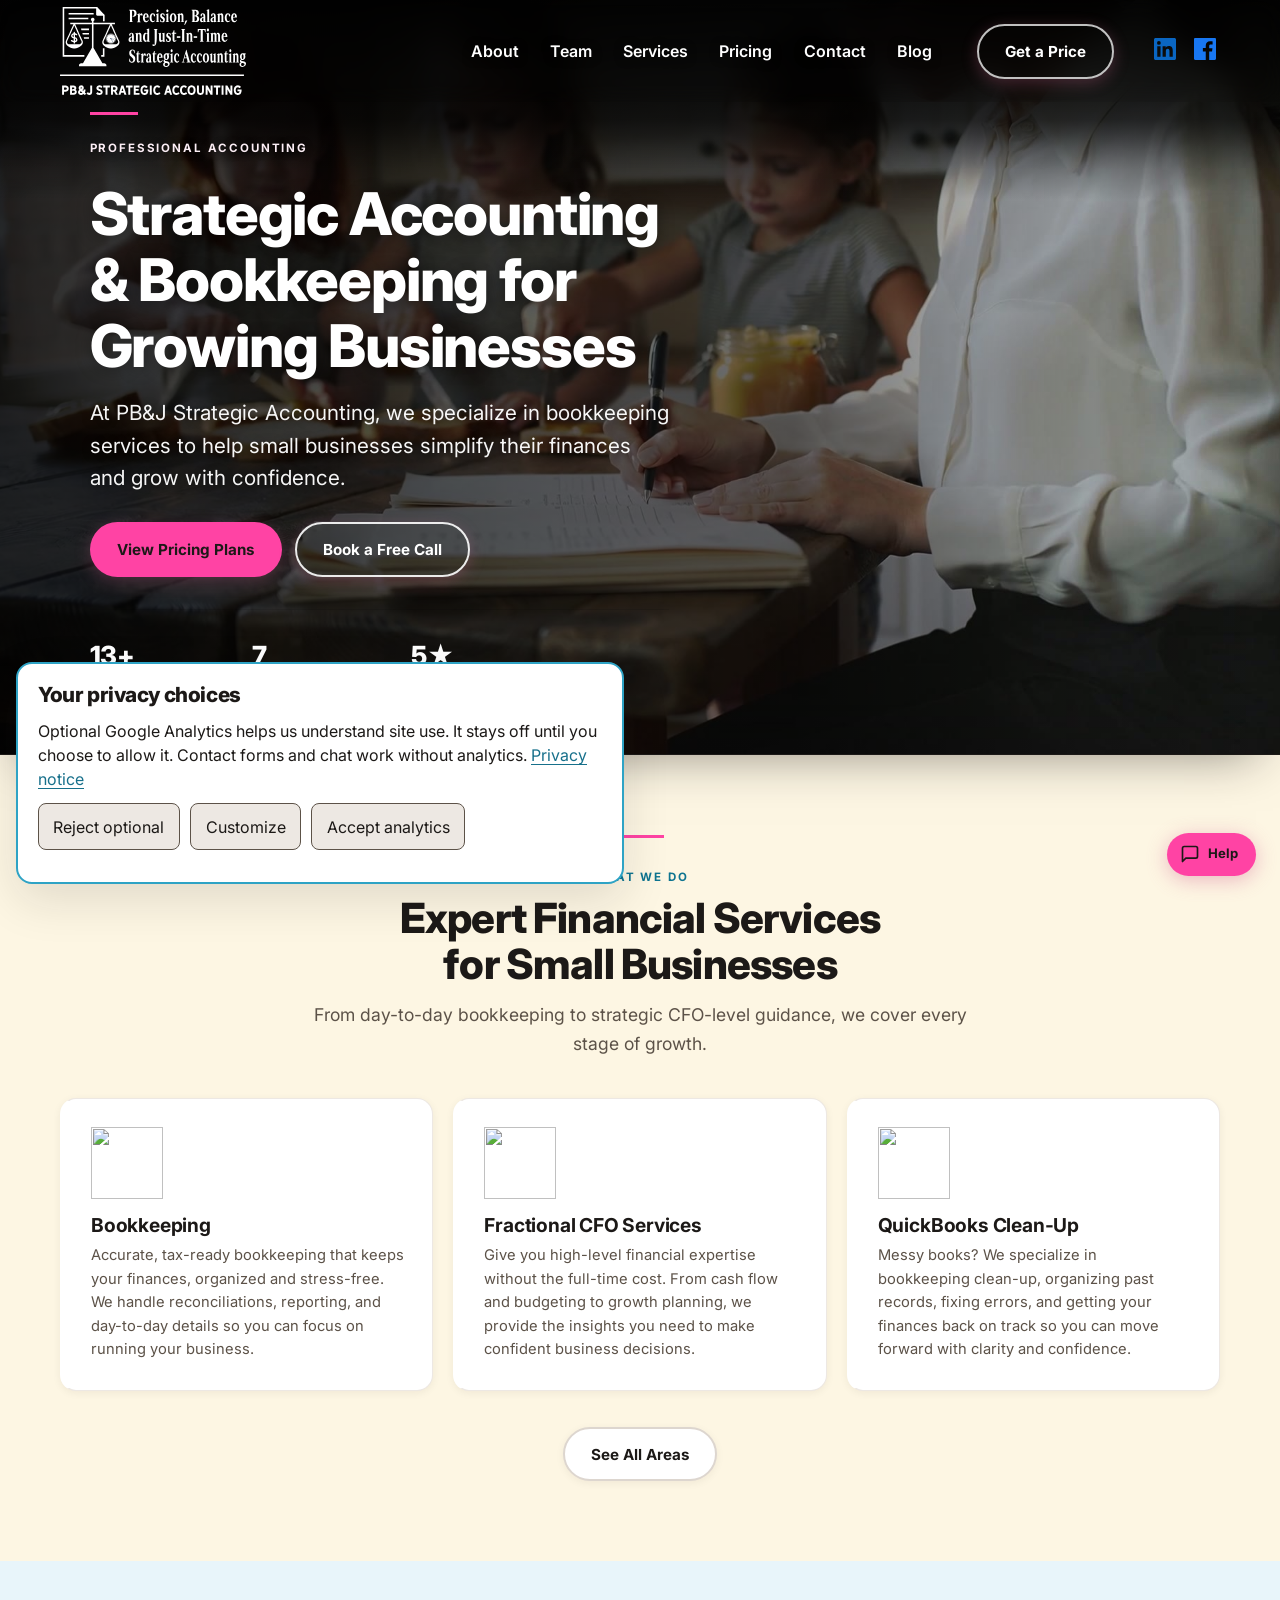
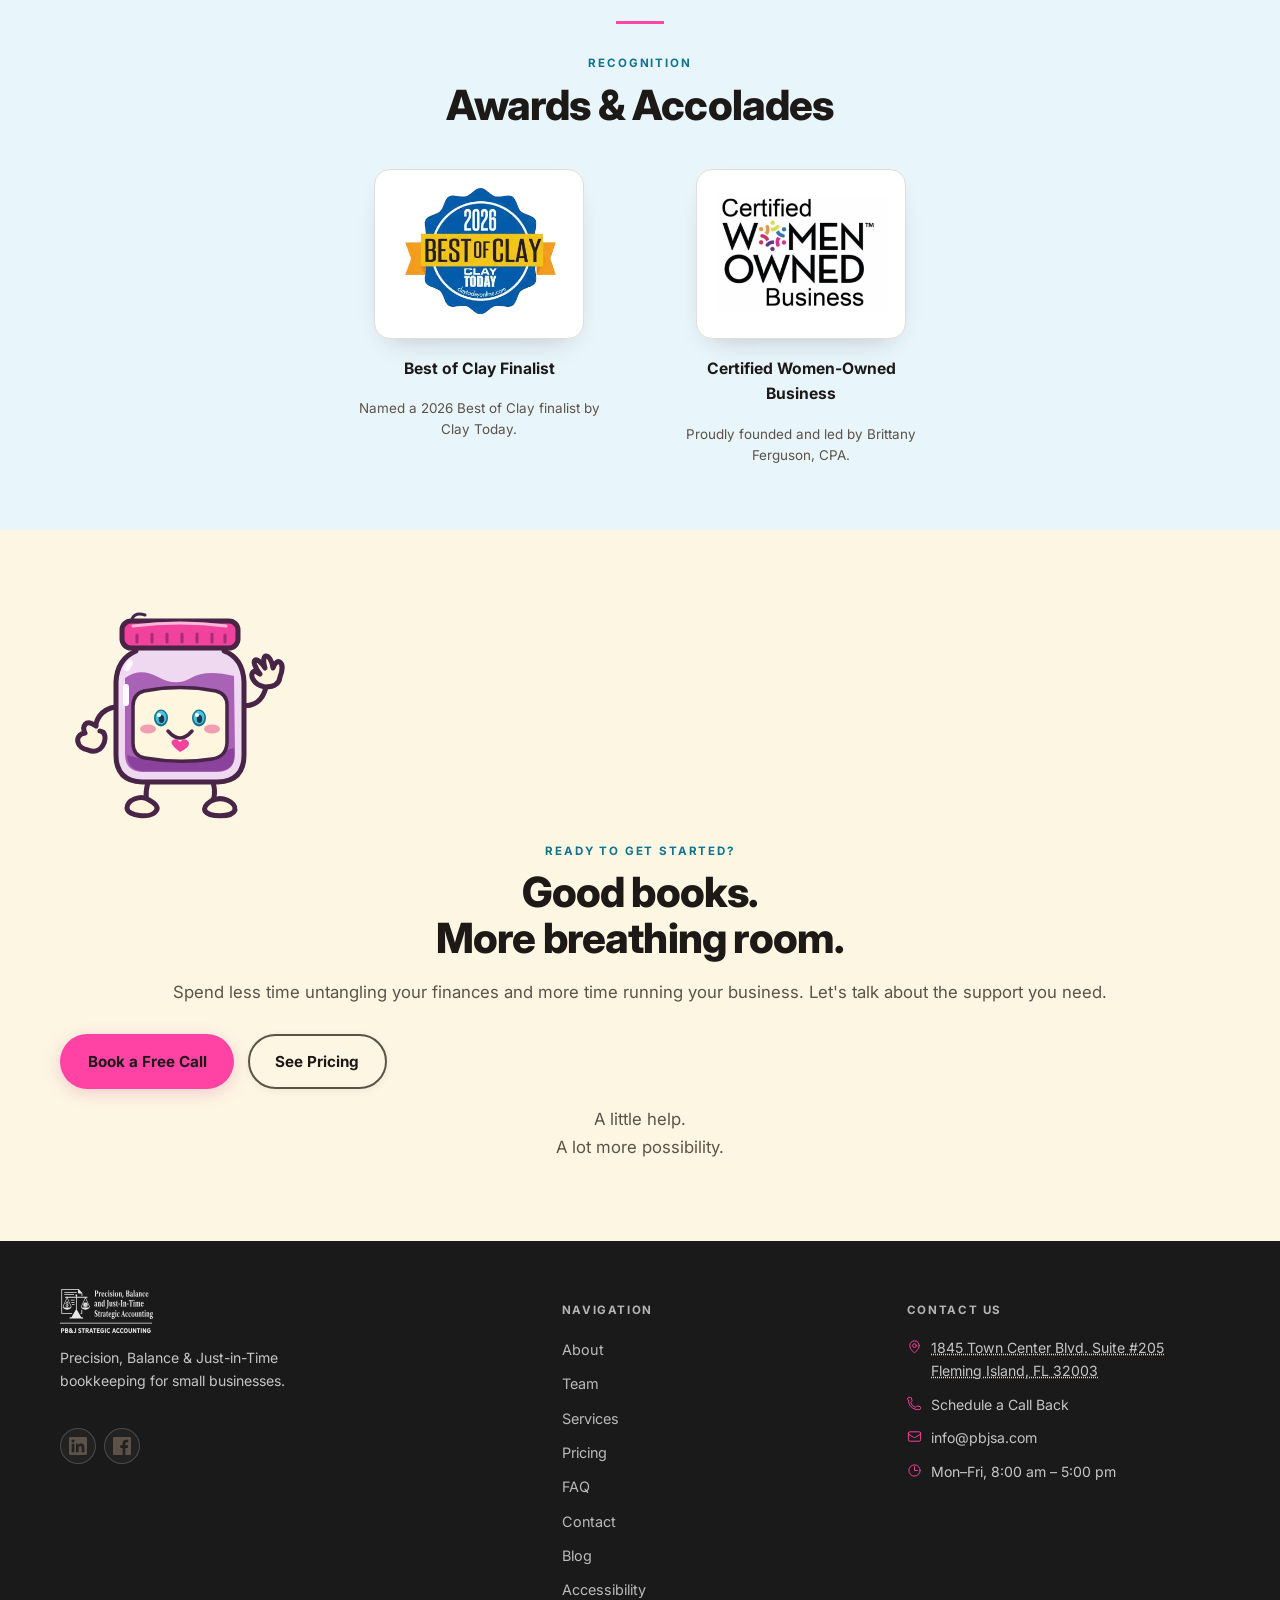
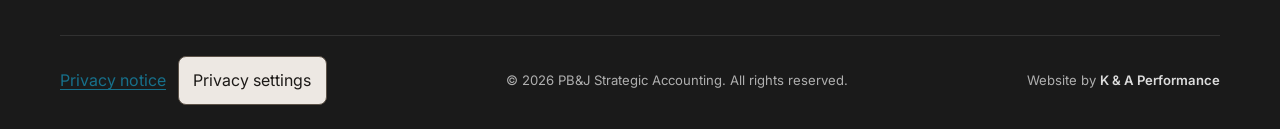
==== commit 8cc0d71d: "fix: gate optional analytics and disclose website data use" ====
--- a/index.html
+++ b/index.html
@@ -2,8 +2,8 @@
 <html lang="en">
 <head>
   <meta charset="utf-8">
-  <script async src="https://www.googletagmanager.com/gtag/js?id=G-K6S8TPPMMZ"></script>
-  <script>window.dataLayer=window.dataLayer||[];function gtag(){dataLayer.push(arguments);}gtag('js',new Date());gtag('config','G-K6S8TPPMMZ');</script>
+  <link rel="stylesheet" href="/assets/css/privacy.css">
+  <script src="/assets/js/privacy.js" defer></script>
   <meta name="viewport" content="width=device-width, initial-scale=1">
   <title>Clay County Bookkeeping &amp; Accounting | PB&amp;J SA</title>
   <meta name="description" content="PB&amp;J Strategic Accounting specializes in bookkeeping and accounting for Clay County &amp; surrounding area small businesses, helping you simplify finances and grow with confidence.">
@@ -14,6 +14,9 @@
   <link rel="stylesheet" href="https://fonts.googleapis.com/css2?family=Inter:wght@400;600;700&display=swap" media="print" onload="this.media='all'">
   <noscript><link rel="stylesheet" href="https://fonts.googleapis.com/css2?family=Inter:wght@400;600;700&display=swap"></noscript>
   <link rel="stylesheet" href="assets/css/styles.css">
+  <link rel="stylesheet" href="/assets/css/pbj-buttons.css">
+  <link rel="stylesheet" href="/assets/css/pbj-footer.css">
+  <link rel="stylesheet" href="assets/css/pbj-details.css">
   <!-- Without JS nothing ever adds .is-scrolled, so the transparent hero header
        would keep its white nav over light page content. Force the solid state. -->
   <noscript>
@@ -21,7 +24,7 @@
       body.has-hero-overlay .site-header{background:rgba(250,248,244,.95);box-shadow:0 2px 14px rgba(28,25,23,.08)}
       body.has-hero-overlay .site-header:not(.is-scrolled) .nav-list a{color:var(--text-muted);text-shadow:none}
       body.has-hero-overlay .site-header:not(.is-scrolled) .nav-list a:hover{color:#0d6b85;background:var(--surface-2);text-shadow:none}
-      body.has-hero-overlay .site-header:not(.is-scrolled) .nav-list a[aria-current="page"]{color:var(--accent);background:var(--surface-3);box-shadow:none}
+      body.has-hero-overlay .site-header:not(.is-scrolled) .nav-list a[aria-current="page"]{color:var(--pink-deep);background:var(--pink-light);box-shadow:inset 0 -2px 0 var(--pink-deep)}
       body.has-hero-overlay .site-header:not(.is-scrolled) .nav-cta{color:#1c1917;background:var(--pink);border-color:transparent}
       body.has-hero-overlay .site-header:not(.is-scrolled) .hamburger span{background-color:var(--text)}
       body.has-hero-overlay .site-header:not(.is-scrolled) .brand .site-logo:not(.site-logo--white){display:block}
@@ -198,7 +201,6 @@
           </div>
         </div>
       </div>
-      <button class="media-toggle" id="hero-video-toggle" type="button" aria-pressed="false" aria-label="Pause background video"><svg viewBox="0 0 24 24" aria-hidden="true" width="18" height="18"><path d="M8 5h3v14H8zM13 5h3v14h-3z"/></svg></button>
     </section>
 
     <!-- ══ What We Do ══════════════════════════════════════ -->
@@ -280,8 +282,6 @@
         </div>
 
         <div class="google-rating-summary" id="google-rating-summary" aria-live="polite"></div>
-
-        <p style="text-align:center;margin:0;"><button class="media-toggle media-toggle--ticker" id="reviews-ticker-toggle" type="button" aria-pressed="false" aria-label="Pause reviews animation"><svg viewBox="0 0 24 24" aria-hidden="true" width="18" height="18"><path d="M8 5h3v14H8zM13 5h3v14h-3z"/></svg></button></p>
         <div class="reviews-ticker-wrap">
           <div class="reviews-ticker" id="reviews-ticker">
             <p class="reviews-loading">Loading reviews…</p>
@@ -323,14 +323,48 @@
     </div>
 
     <!-- ══ CTA Strip ════════════════════════════════════════ -->
-    <section class="cta-strip" aria-labelledby="cta-heading">
+    <section class="cta-strip pbj-signoff" aria-labelledby="cta-heading">
       <div class="container">
-        <span class="eyebrow" style="color:#0E7490;">Ready to Get Started?</span>
-        <h2 id="cta-heading">Let's Bring Order to Your Books</h2>
-        <p>Schedule a free consultation and discover how PB&amp;J Strategic Accounting can simplify your finances and set your business up for long-term success.</p>
-        <div class="btn-row" style="justify-content:center;">
+        <div class="pbj-signoff-panel">
+          <span class="pbj-cameo" aria-hidden="true" data-pbj-motion="wave" ><svg xmlns="http://www.w3.org/2000/svg" viewBox="0 0 240 250" aria-hidden="true" focusable="false" width="240" height="250"><g stroke="#482447" stroke-width="5" stroke-linecap="round" stroke-linejoin="round">
+    <g id="home-legs" fill="none">
+      <g id="home-leg-left"><path d="M91 188 Q83 207 88 219"/><path d="M89 214 C81 208 67 214 67 222 C67 230 91 233 96 225 Q100 220 89 214Z" fill="#fff5dc"/></g>
+      <g id="home-leg-right"><path d="M149 188 Q159 205 151 219"/><path d="M151 215 C162 209 176 216 175 224 C172 232 149 231 145 225 Q143 220 151 215Z" fill="#fff5dc"/></g>
+    </g>
+    <g id="home-arm-left"><path d="M63 120 Q36 121 35 145" fill="none"/><path d="M36 140 C25 132 22 141 25 147 C13 149 17 163 28 164 C41 170 49 153 43 146 L40 145" fill="#fff5dc"/></g>
+    <g id="home-arm-right" data-pbj-arm><path d="M177 119 Q203 124 207 96" fill="none"/><path d="M205 101 C193 99 188 87 195 85 L200 88 C188 72 197 69 205 82 C200 65 211 67 213 82 C217 70 226 76 220 91 Q219 101 205 101Z" fill="#fff5dc"/></g>
+    <g id="home-jar-body">
+      <path d="M76 54 L164 54 L164 65 Q183 72 184 96 L184 169 Q184 195 158 196 L82 196 Q56 195 56 169 L56 96 Q57 73 76 65Z" fill="#eed9f1"/>
+      <path d="M65 92 Q80 81 98 91 T131 92 T174 90 L175 168 Q175 185 158 186 L82 186 Q65 185 65 168Z" fill="#a863b6" stroke="none"/>
+      <path d="M67 169 Q102 182 174 162 L174 170 Q174 185 157 185 L82 185 Q68 184 67 169" fill="#8a429c" stroke="none"/>
+      <path d="M66 101 L66 117 M67 82 L70 77" stroke="#fff9ff" stroke-width="6" fill="none"/>
+      <path d="M84 105 Q120 98 156 105 Q167 108 167 119 L167 157 Q166 171 152 173 Q119 178 85 172 Q73 170 73 157 L73 120 Q73 108 84 105Z" fill="#fff6df" stroke-width="3.5"/>
+      <g id="home-face">
+        <g id="home-eyes" fill="#482447" stroke="none"><ellipse cx="101" cy="132" rx="7" ry="8.5" fill="#17708b"/><ellipse cx="139" cy="132" rx="7" ry="8.5" fill="#17708b"/><ellipse cx="101" cy="131.5" rx="5.4" ry="6.8" fill="#48c2e0"/><ellipse cx="139" cy="131.5" rx="5.4" ry="6.8" fill="#48c2e0"/><ellipse cx="101.5" cy="133" rx="2.7" ry="4" fill="#18394f"/><ellipse cx="139.5" cy="133" rx="2.7" ry="4" fill="#18394f"/><circle cx="99" cy="129" r="2.1" fill="#fff"/><circle cx="137" cy="129" r="2.1" fill="#fff"/></g>
+        <g fill="#f29fb3" stroke="none"><ellipse cx="88" cy="143" rx="8" ry="4.5"/><ellipse cx="152" cy="143" rx="8" ry="4.5"/></g>
+        <path d="M108 145 Q120 159 132 145" fill="none" stroke-width="3.5"/>
+        <path d="M115 162 Q109 156 113 154 Q117 152 120 156 Q124 151 128 155 Q132 160 120 166Z" fill="#f1439d" stroke="none"/>
+      </g>
+      <path d="M80 62 H160" fill="none" stroke="#c58ecd" stroke-width="3"/>
+    </g>
+    <g id="home-lid">
+      <rect x="62" y="35" width="116" height="27" rx="9" fill="#f1439d"/>
+      <path d="M73 40 Q120 34 166 40" stroke="#ffb4d8" stroke-width="3" fill="none"/>
+      <path d="M77 49 V56 M92 48 V56 M107 48 V56 M122 48 V56 M137 48 V56 M152 48 V56 M165 49 V56" stroke="#a62c73" stroke-width="3"/>
+      <path d="M72 33 Q75 26 85 29" stroke="#482447" stroke-width="3" fill="none"/>
+    </g>
+  </g>
+</svg></span>
+          <div class="pbj-signoff-copy">
+        <span class="eyebrow"><span class="pbj-dollop" aria-hidden="true"></span>Ready to Get Started?</span>
+        <h2 id="cta-heading">Good books.<br>More <span class="pbj-underline">breathing room.</span></h2>
+        <p>Spend less time untangling your finances and more time running your business. Let's talk about the support you need.</p>
+        <div class="btn-row">
           <a class="btn" href="/contact">Book a Free Call</a>
           <a class="btn-secondary" href="/pricing">See Pricing</a>
+        </div>
+          </div>
+          <p class="pbj-note">A little help.<br>A lot more possibility.</p>
         </div>
       </div>
     </section>
@@ -391,13 +425,19 @@
         </div>
       </div>
       <div class="footer-bottom">
+        <div class="privacy-footer"><a href="/privacy">Privacy notice</a><button class="privacy-settings" type="button" data-privacy-settings>Privacy settings</button></div>
         <p class="footer-copy">© 2026 PB&amp;J Strategic Accounting. All rights reserved.</p>
+        <button id="footer-motion-toggle" class="footer-motion-toggle" type="button" aria-pressed="false" title="Pause background video and scrolling reviews" hidden>Pause motion</button>
         <p class="footer-credit">Website by <a href="https://ka-performancefl.com/" target="_blank" rel="noopener">K &amp; A Performance</a></p>
       </div>
     </div>
   </footer>
 
   <script src="assets/js/main.js" defer></script>
+  <script src="/assets/js/pbj-buttons.js" defer></script>
+  <script src="/assets/js/pbj-eyes.js" defer></script>
+  <script src="assets/js/pbj-details.js" defer></script>
+  <script src="assets/js/pbj-motion.js" defer></script>
   <script src="assets/js/chat.js" defer></script>
 </body>
 </html>
--- a/assets/css/privacy.css
+++ b/assets/css/privacy.css
@@ -0,0 +1,18 @@
+.privacy-banner,.privacy-dialog{color:var(--text);background:var(--surface);border:2px solid var(--accent-dark);border-radius:var(--radius);padding:1.25rem;box-shadow:var(--shadow-lg);font-size:1rem;line-height:1.5}
+.privacy-banner{position:fixed;left:1rem;bottom:1rem;max-width:38rem;width:calc(100% - 2rem);z-index:10002;max-height:calc(100dvh - 2rem);overflow:auto}
+.privacy-banner[hidden]{display:none}
+.privacy-banner h2,.privacy-dialog h2{font-size:1.3rem;margin:0 0 .5rem}
+.privacy-banner p,.privacy-dialog p{margin:.75rem 0}
+.privacy-actions{display:flex;flex-wrap:wrap;gap:.65rem}
+.privacy-actions button,.privacy-settings{cursor:pointer;color:var(--text);background:var(--surface-2);border:1px solid var(--text-muted);border-radius:var(--radius-sm);padding:.65rem .9rem;min-height:44px;font:inherit}
+.privacy-actions button:hover,.privacy-settings:hover{background:var(--accent-light)}
+.privacy-dialog{width:min(38rem,calc(100% - 2rem));max-height:calc(100dvh - 2rem);overflow:auto}
+.privacy-dialog::backdrop{background:color-mix(in srgb,var(--text) 55%,transparent)}
+.privacy-option{display:flex;gap:.75rem;align-items:center;font-weight:700;margin:1rem 0}
+.privacy-option input{width:1.3rem;height:1.3rem}
+.privacy-footer{display:flex;flex-wrap:wrap;align-items:center;justify-content:center;gap:.75rem}
+.privacy-collection-note{font-size:.85rem;line-height:1.45;color:var(--text-muted);margin:.75rem 0;padding:.5rem}
+.privacy-copy{max-width:72ch;margin:auto;padding:8rem 1.25rem 4rem}
+.privacy-copy h2{font-size:1.5rem;margin:2rem 0 .75rem}
+.privacy-copy h1{font-size:clamp(2rem,5vw,3rem)}
+@media(max-width:480px){.privacy-actions button{flex:1 1 100%}.privacy-banner{bottom:.5rem;left:.5rem;width:calc(100% - 1rem)}.privacy-collection-note{font-size:.8rem}}
--- a/assets/css/styles.css
+++ b/assets/css/styles.css
@@ -83,7 +83,7 @@
 @media (max-width:700px){.hero-full--short{aspect-ratio:16/10;min-height:240px}.hero-full--deep .hero-full-gradient{background:linear-gradient(to bottom,rgba(0,0,0,.55) 0%,rgba(0,0,0,.4) 50%,rgba(0,0,0,.8) 100%)}}
 /* === Transparent header over team-page hero === */
 body.has-hero-overlay .site-header{position:fixed;top:0;left:0;right:0;background:transparent;border-bottom:0;box-shadow:none;transition:background-color .3s ease,box-shadow .3s ease;z-index:100}
-body.has-hero-overlay .site-header.is-scrolled{background:rgba(250,248,244,.95);backdrop-filter:blur(12px);-webkit-backdrop-filter:blur(12px);box-shadow:0 2px 14px rgba(28,25,23,.08)}body.has-hero-overlay .hero-full-gradient::before{content:'';position:absolute;top:0;left:0;right:0;height:200px;pointer-events:none;background:linear-gradient(to bottom,rgba(0,0,0,.76) 0,rgba(0,0,0,.70) 60px,rgba(0,0,0,.64) 120px,rgba(0,0,0,.28) 162px,rgba(0,0,0,0) 100%)}@media(max-width:768px){body.has-hero-overlay .hero-full-gradient::before{height:150px;background:linear-gradient(to bottom,rgba(0,0,0,.76) 0,rgba(0,0,0,.66) 74px,rgba(0,0,0,.28) 112px,rgba(0,0,0,0) 100%)}}
+body.has-hero-overlay .site-header.is-scrolled{background:rgba(250,248,244,.95);backdrop-filter:blur(12px);-webkit-backdrop-filter:blur(12px);box-shadow:0 2px 14px rgba(28,25,23,.08)}body.has-hero-overlay .hero-full-gradient::before{content:'';position:absolute;top:0;left:0;right:0;height:200px;pointer-events:none;background:linear-gradient(to bottom,rgba(0,0,0,.76) 0,rgba(0,0,0,.70) 60px,rgba(0,0,0,.64) 120px,rgba(0,0,0,.28) 162px,rgba(0,0,0,0) 100%)}
 body.has-hero-overlay .site-header:not(.is-scrolled) .nav-list a{color:#fff;text-shadow:0 1px 10px rgba(0,0,0,.55)}
 body.has-hero-overlay .site-header:not(.is-scrolled) .nav-list a:hover{color:var(--pink-light);text-shadow:0 0 14px rgba(255,67,164,.6)}body.has-hero-overlay .site-header:not(.is-scrolled) .nav-list a[aria-current="page"]{color:#fff;background:transparent;box-shadow:inset 0 -2px 0 var(--pink-light)}
 body.has-hero-overlay .site-header:not(.is-scrolled) .hamburger span{background-color:#fff}
@@ -166,4 +166,4 @@
 .media-toggle--ticker:hover{background:rgba(0,0,0,.7)}
 .footer-credit{font-size:.82rem;color:rgba(255,255,255,.65)}
 .footer-credit a{color:rgba(255,255,255,.85);text-decoration:none;font-weight:600}
-.footer-credit a:hover{color:var(--pink);text-decoration:underline}/* === Accessibility round two === */@media(max-width:900px){.primary-nav{display:none}.header-inner>.nav-cta{font-size:.78rem;padding:.5rem .9rem;margin-left:auto;margin-right:.75rem;white-space:nowrap}.hamburger{display:flex;margin-left:0;flex-shrink:0}body.has-hero-overlay .hero-full-gradient::before{height:150px;background:linear-gradient(to bottom,rgba(0,0,0,.76) 0,rgba(0,0,0,.66) 74px,rgba(0,0,0,.28) 112px,rgba(0,0,0,0) 100%)}}@media(max-width:940px){.social-links--header{display:none}}@media(min-width:701px){.hero-full{display:flex;flex-direction:column;justify-content:center;aspect-ratio:auto;height:auto;max-height:none;min-height:min(42.74vw,80vh)}.hero-full--short{aspect-ratio:auto;max-height:none;min-height:max(min(33.34vw,52vh),300px)}.hero-full--video{aspect-ratio:auto;max-height:none;min-height:min(50vw,82vh)}.hero-full-overlay{position:relative;inset:auto;padding-block:0}.hero-full{padding-block:7rem 3.5rem}}@media(min-width:601px) and (max-width:700px){.hero-full-overlay{padding-top:7rem}}.hero-full .eyebrow{color:var(--pink-light)}@media(max-width:700px){.hero-full-overlay{isolation:isolate}.hero-full-overlay::before{content:"";position:absolute;z-index:-1;left:0;right:0;top:-5rem;bottom:0;pointer-events:none;background:linear-gradient(to bottom,rgba(0,0,0,0) 0,rgba(0,0,0,.10) 2.5rem,rgba(0,0,0,.24) 5rem,rgba(0,0,0,.30) 8rem,rgba(0,0,0,.32) 100%)}}.team-role{color:#17708b}.orbit-detail-tag{color:#a83c6b}.why-choose-header .eyebrow{color:#0b6076}.reviews-ticker-wrap:focus-within{mask-image:none;-webkit-mask-image:none}+.footer-credit a:hover{color:var(--pink);text-decoration:underline}/* === Accessibility round two === */@media(max-width:900px){.primary-nav{display:none}.header-inner>.nav-cta{font-size:.78rem;padding:.5rem .9rem;margin-left:auto;margin-right:.75rem;white-space:nowrap}.hamburger{display:flex;margin-left:0;flex-shrink:0}body.has-hero-overlay .hero-full-gradient::before{height:150px;background:linear-gradient(to bottom,rgba(0,0,0,.76) 0,rgba(0,0,0,.66) 74px,rgba(0,0,0,.28) 112px,rgba(0,0,0,0) 100%)}}@media(max-width:940px){.social-links--header{display:none}}@media(min-width:701px){.hero-full{display:flex;flex-direction:column;justify-content:center;aspect-ratio:auto;height:auto;max-height:none;min-height:min(42.74vw,80vh)}.hero-full--short{aspect-ratio:auto;max-height:none;min-height:max(min(33.34vw,52vh),300px)}.hero-full--video{aspect-ratio:auto;max-height:none;min-height:min(50vw,82vh)}.hero-full-overlay{position:relative;inset:auto;padding-block:0}.hero-full{padding-block:7rem 3.5rem}}@media(min-width:601px) and (max-width:700px){.hero-full-overlay{padding-top:7rem}}.hero-full .eyebrow{color:var(--pink-light)}@media(max-width:700px){.hero-full-overlay{isolation:isolate}.hero-full-overlay::before{content:"";position:absolute;z-index:-1;left:0;right:0;top:-5rem;bottom:0;pointer-events:none;background:linear-gradient(to bottom,rgba(0,0,0,0) 0,rgba(0,0,0,.10) 2.5rem,rgba(0,0,0,.24) 5rem,rgba(0,0,0,.30) 8rem,rgba(0,0,0,.32) 100%)}}.team-role{color:#17708b}.orbit-detail-tag{color:#a83c6b}.why-choose-header .eyebrow{color:#0b6076}.reviews-ticker-wrap:focus-within{mask-image:none;-webkit-mask-image:none}/* === Accessibility round three === */:root{--pink-deep:#a83c6b}.nav-list a[aria-current="page"]{color:var(--pink-deep);background:var(--pink-light);box-shadow:inset 0 -2px 0 var(--pink-deep)}@media(max-width:400px){.site-header .site-logo{width:112px}.header-inner{gap:.45rem}.header-inner>.nav-cta{margin-right:.4rem}}.faq-cat-label{color:#6d665d;opacity:1}.faq-group-title{color:#17708b}@media(max-width:700px){.hero-full--indent .hero-full-overlay::before{background:linear-gradient(to right,rgba(0,0,0,0) 0%,rgba(0,0,0,.07) 45%,rgba(0,0,0,.19) 75%,rgba(0,0,0,.30) 100%),linear-gradient(to bottom,rgba(0,0,0,0) 0,rgba(0,0,0,.13) 2.5rem,rgba(0,0,0,.30) 5rem,rgba(0,0,0,.38) 8rem,rgba(0,0,0,.40) 100%)}}
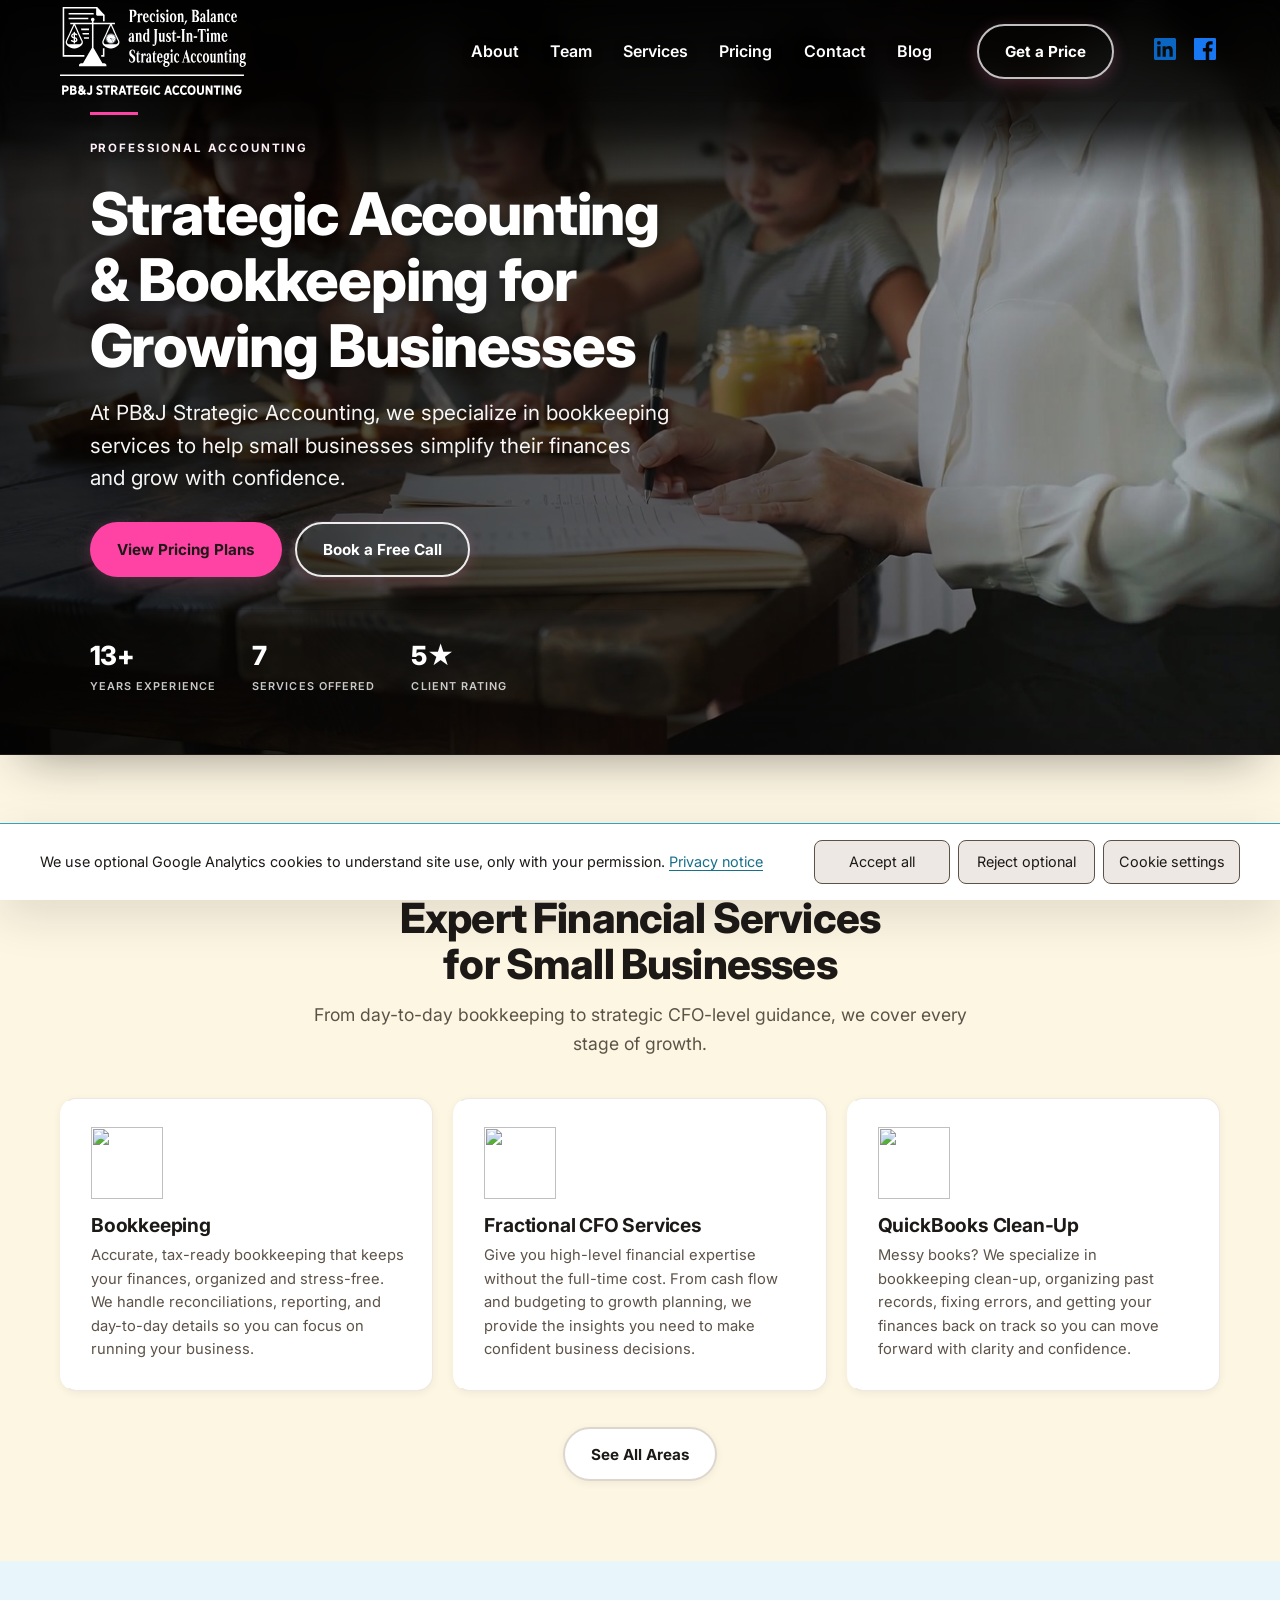
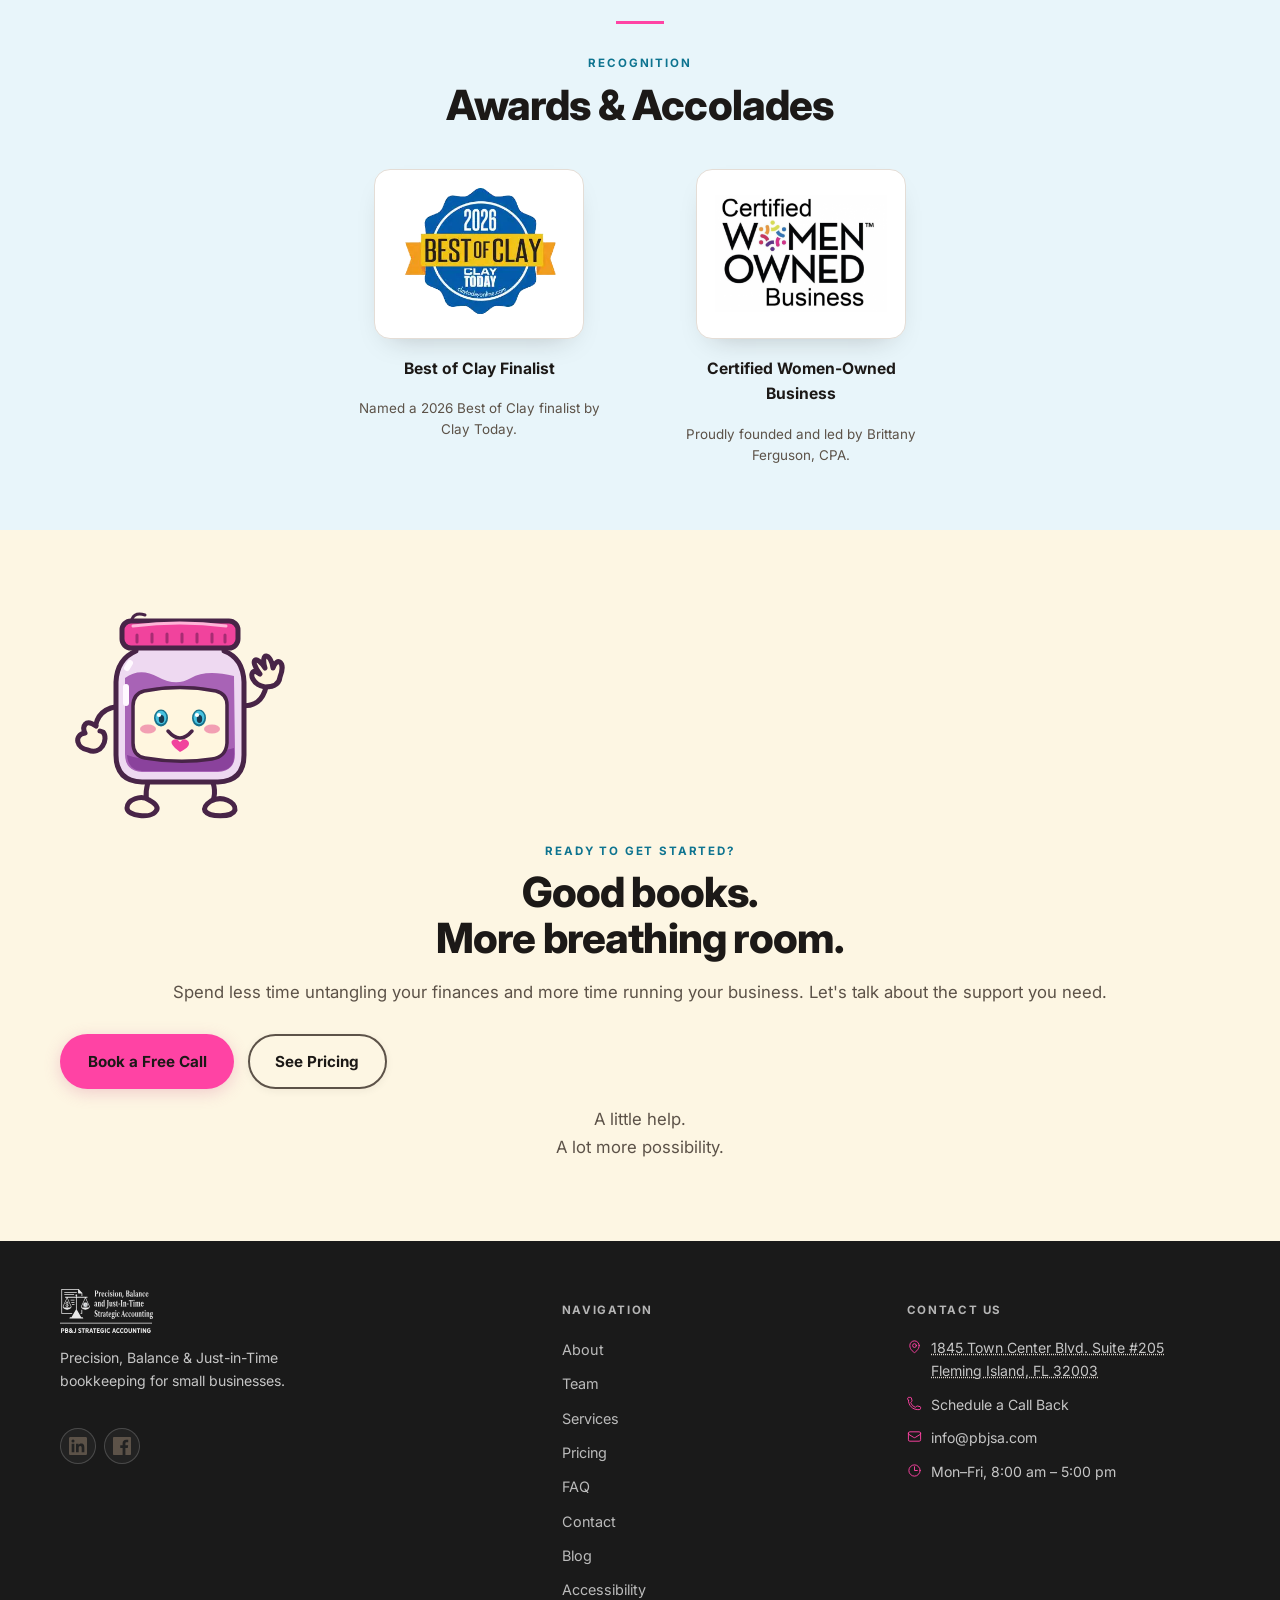
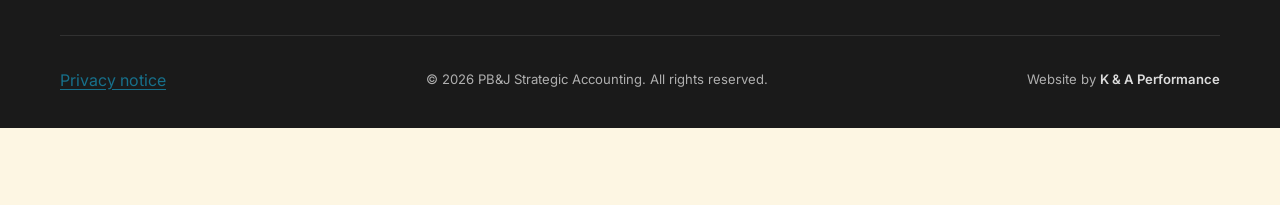
==== commit b431cc97: "fix: use compact cookie banner and footer settings" ====
--- a/index.html
+++ b/index.html
@@ -425,7 +425,7 @@
         </div>
       </div>
       <div class="footer-bottom">
-        <div class="privacy-footer"><a href="/privacy">Privacy notice</a><button class="privacy-settings" type="button" data-privacy-settings>Privacy settings</button></div>
+        <div class="privacy-footer"><a href="/privacy">Privacy notice</a><button class="privacy-settings" type="button" data-privacy-settings>Cookie settings</button></div>
         <p class="footer-copy">© 2026 PB&amp;J Strategic Accounting. All rights reserved.</p>
         <button id="footer-motion-toggle" class="footer-motion-toggle" type="button" aria-pressed="false" title="Pause background video and scrolling reviews" hidden>Pause motion</button>
         <p class="footer-credit">Website by <a href="https://ka-performancefl.com/" target="_blank" rel="noopener">K &amp; A Performance</a></p>
--- a/assets/css/privacy.css
+++ b/assets/css/privacy.css
@@ -1,13 +1,23 @@
-.privacy-banner,.privacy-dialog{color:var(--text);background:var(--surface);border:2px solid var(--accent-dark);border-radius:var(--radius);padding:1.25rem;box-shadow:var(--shadow-lg);font-size:1rem;line-height:1.5}
-.privacy-banner{position:fixed;left:1rem;bottom:1rem;max-width:38rem;width:calc(100% - 2rem);z-index:10002;max-height:calc(100dvh - 2rem);overflow:auto}
+.privacy-banner,.privacy-dialog{color:var(--text);background:var(--surface);box-shadow:var(--shadow-lg);font-size:1rem;line-height:1.5}
+.privacy-banner{position:fixed;inset:auto 0 0;display:flex;align-items:center;gap:1rem;padding:1rem max(1rem,calc((100vw - 1200px)/2));padding-bottom:max(1rem,env(safe-area-inset-bottom));border-top:1px solid var(--accent-dark);z-index:10002;max-height:calc(100dvh - 1rem);overflow:auto}
 .privacy-banner[hidden]{display:none}
-.privacy-banner h2,.privacy-dialog h2{font-size:1.3rem;margin:0 0 .5rem}
-.privacy-banner p,.privacy-dialog p{margin:.75rem 0}
+.privacy-banner>p{flex:1;margin:0;font-size:.9rem;line-height:1.5}
+.privacy-banner>.privacy-actions{display:grid;grid-template-columns:repeat(3,minmax(0,1fr));flex:0 0 auto;gap:.5rem}
+.privacy-banner>.privacy-actions button{font-size:.9rem;padding:.6rem .9rem}
+.privacy-banner #pbj-privacy-storage-status{flex-basis:100%}
+.privacy-banner #pbj-privacy-storage-status:empty{display:none}
+.privacy-banner:has(#pbj-privacy-storage-status:not(:empty)){flex-wrap:wrap}
+.privacy-dialog h2{font-size:1.3rem;margin:0 0 .5rem}
+.privacy-dialog p{margin:.75rem 0}
 .privacy-actions{display:flex;flex-wrap:wrap;gap:.65rem}
 .privacy-actions button,.privacy-settings{cursor:pointer;color:var(--text);background:var(--surface-2);border:1px solid var(--text-muted);border-radius:var(--radius-sm);padding:.65rem .9rem;min-height:44px;font:inherit}
 .privacy-actions button:hover,.privacy-settings:hover{background:var(--accent-light)}
-.privacy-dialog{width:min(38rem,calc(100% - 2rem));max-height:calc(100dvh - 2rem);overflow:auto}
+.privacy-actions button:focus-visible,.privacy-settings:focus-visible,.privacy-banner a:focus-visible{outline:3px solid var(--accent-dark);outline-offset:3px}
+.privacy-dialog{border:2px solid var(--accent-dark);border-radius:var(--radius);padding:1.25rem;width:min(38rem,calc(100% - 2rem));max-height:calc(100dvh - 2rem);overflow:auto}
 .privacy-dialog::backdrop{background:color-mix(in srgb,var(--text) 55%,transparent)}
+.privacy-choices-open [data-privacy-settings]{display:none}
+.privacy-choices-open .chat-widget{display:none}
+body{padding-bottom:var(--privacy-banner-height,0px)}
 .privacy-option{display:flex;gap:.75rem;align-items:center;font-weight:700;margin:1rem 0}
 .privacy-option input{width:1.3rem;height:1.3rem}
 .privacy-footer{display:flex;flex-wrap:wrap;align-items:center;justify-content:center;gap:.75rem}
@@ -15,4 +25,5 @@
 .privacy-copy{max-width:72ch;margin:auto;padding:8rem 1.25rem 4rem}
 .privacy-copy h2{font-size:1.5rem;margin:2rem 0 .75rem}
 .privacy-copy h1{font-size:clamp(2rem,5vw,3rem)}
-@media(max-width:480px){.privacy-actions button{flex:1 1 100%}.privacy-banner{bottom:.5rem;left:.5rem;width:calc(100% - 1rem)}.privacy-collection-note{font-size:.8rem}}
+@media(max-width:900px){.privacy-banner{flex-direction:column;align-items:stretch;gap:.75rem}.privacy-banner>.privacy-actions{flex-basis:auto}.privacy-banner>.privacy-actions button{padding:.5rem .35rem}}
+@media(max-width:480px){.privacy-dialog .privacy-actions button{flex:1 1 100%}.privacy-banner{padding:.75rem;padding-bottom:max(.75rem,env(safe-area-inset-bottom))}.privacy-collection-note{font-size:.8rem}}
